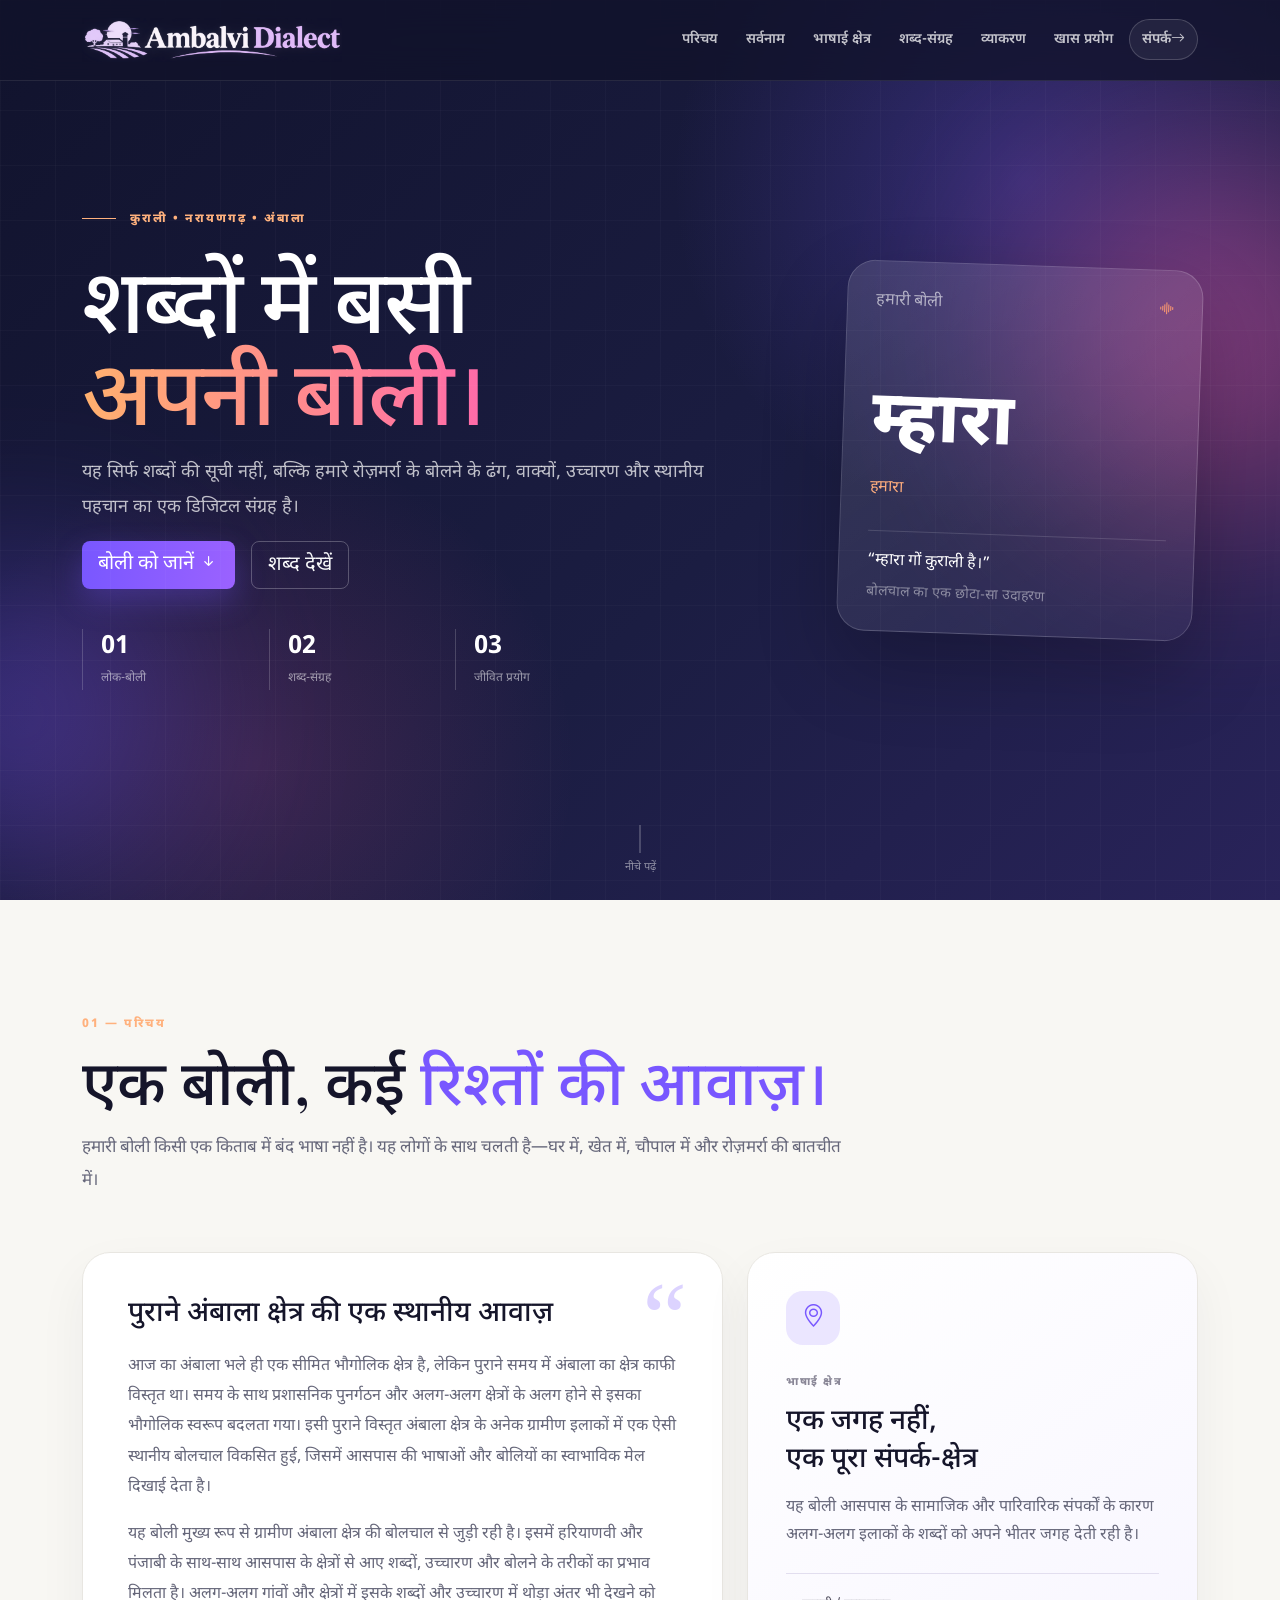
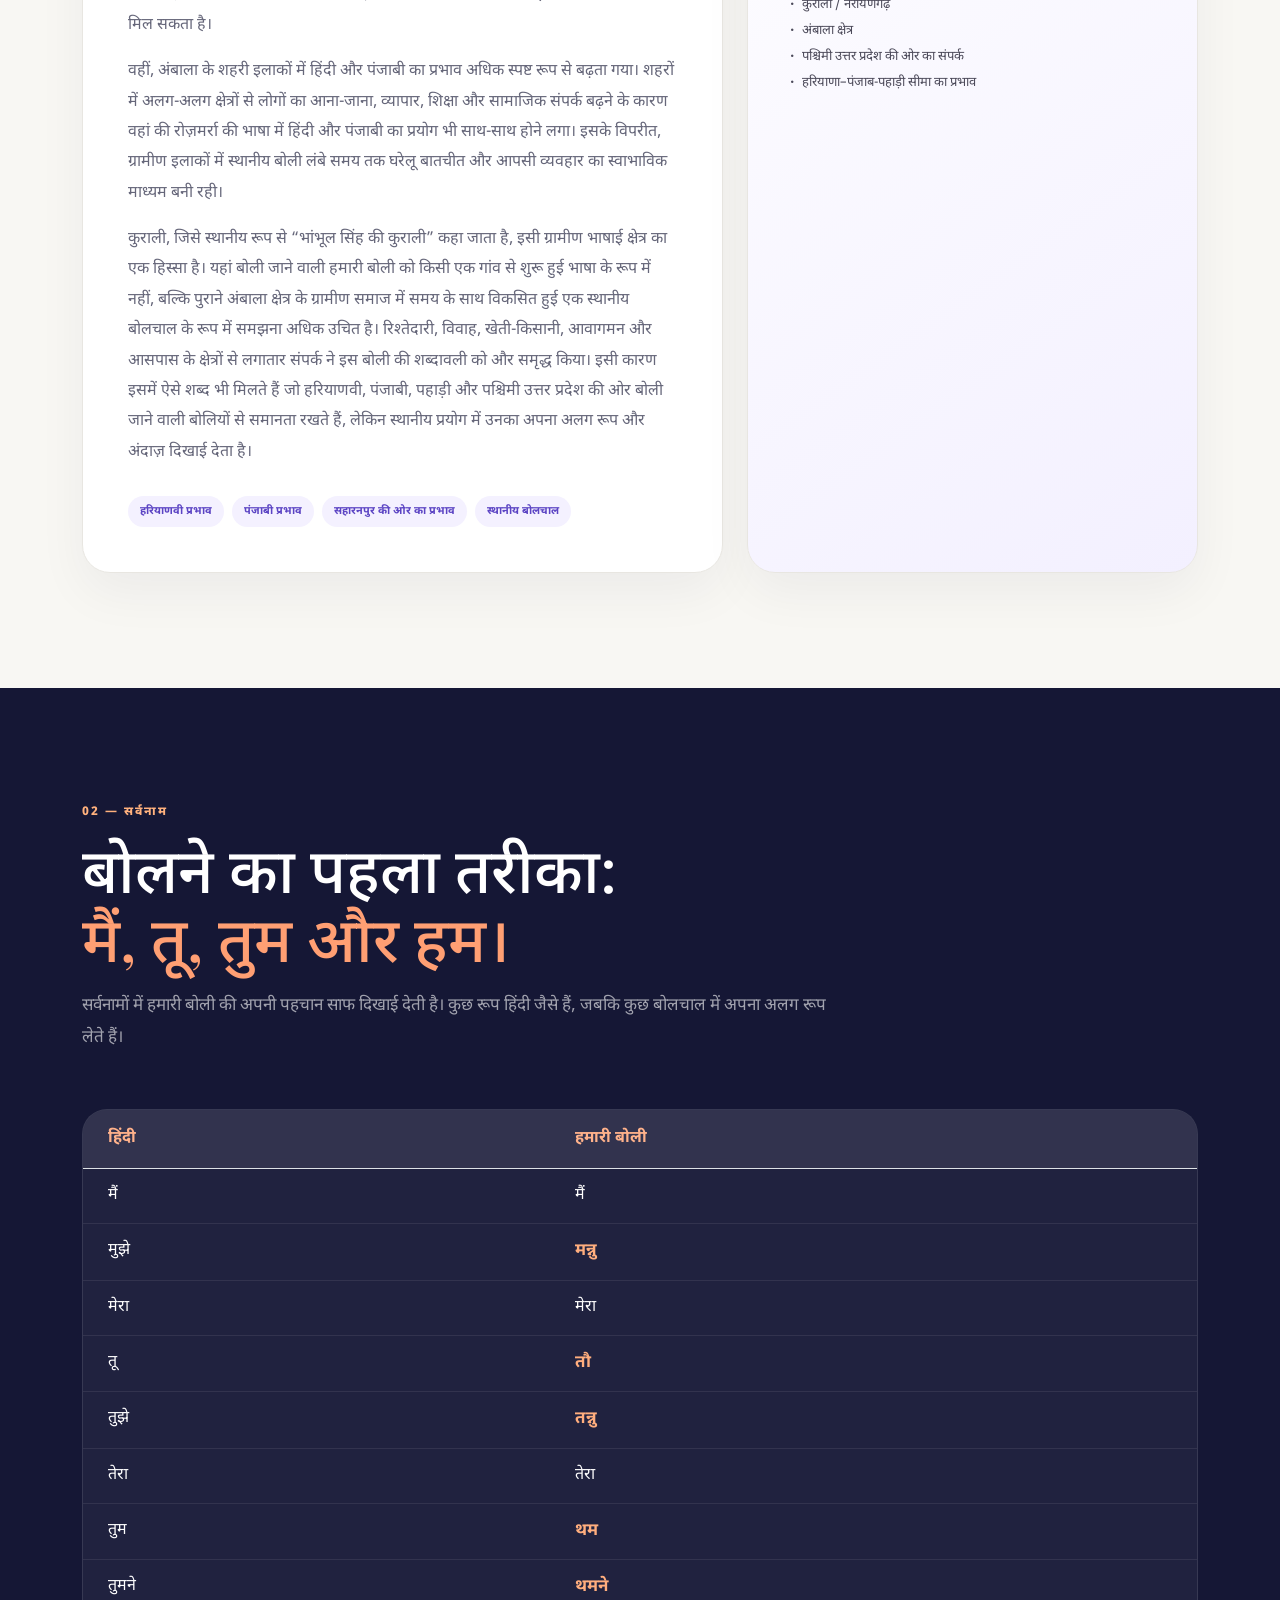
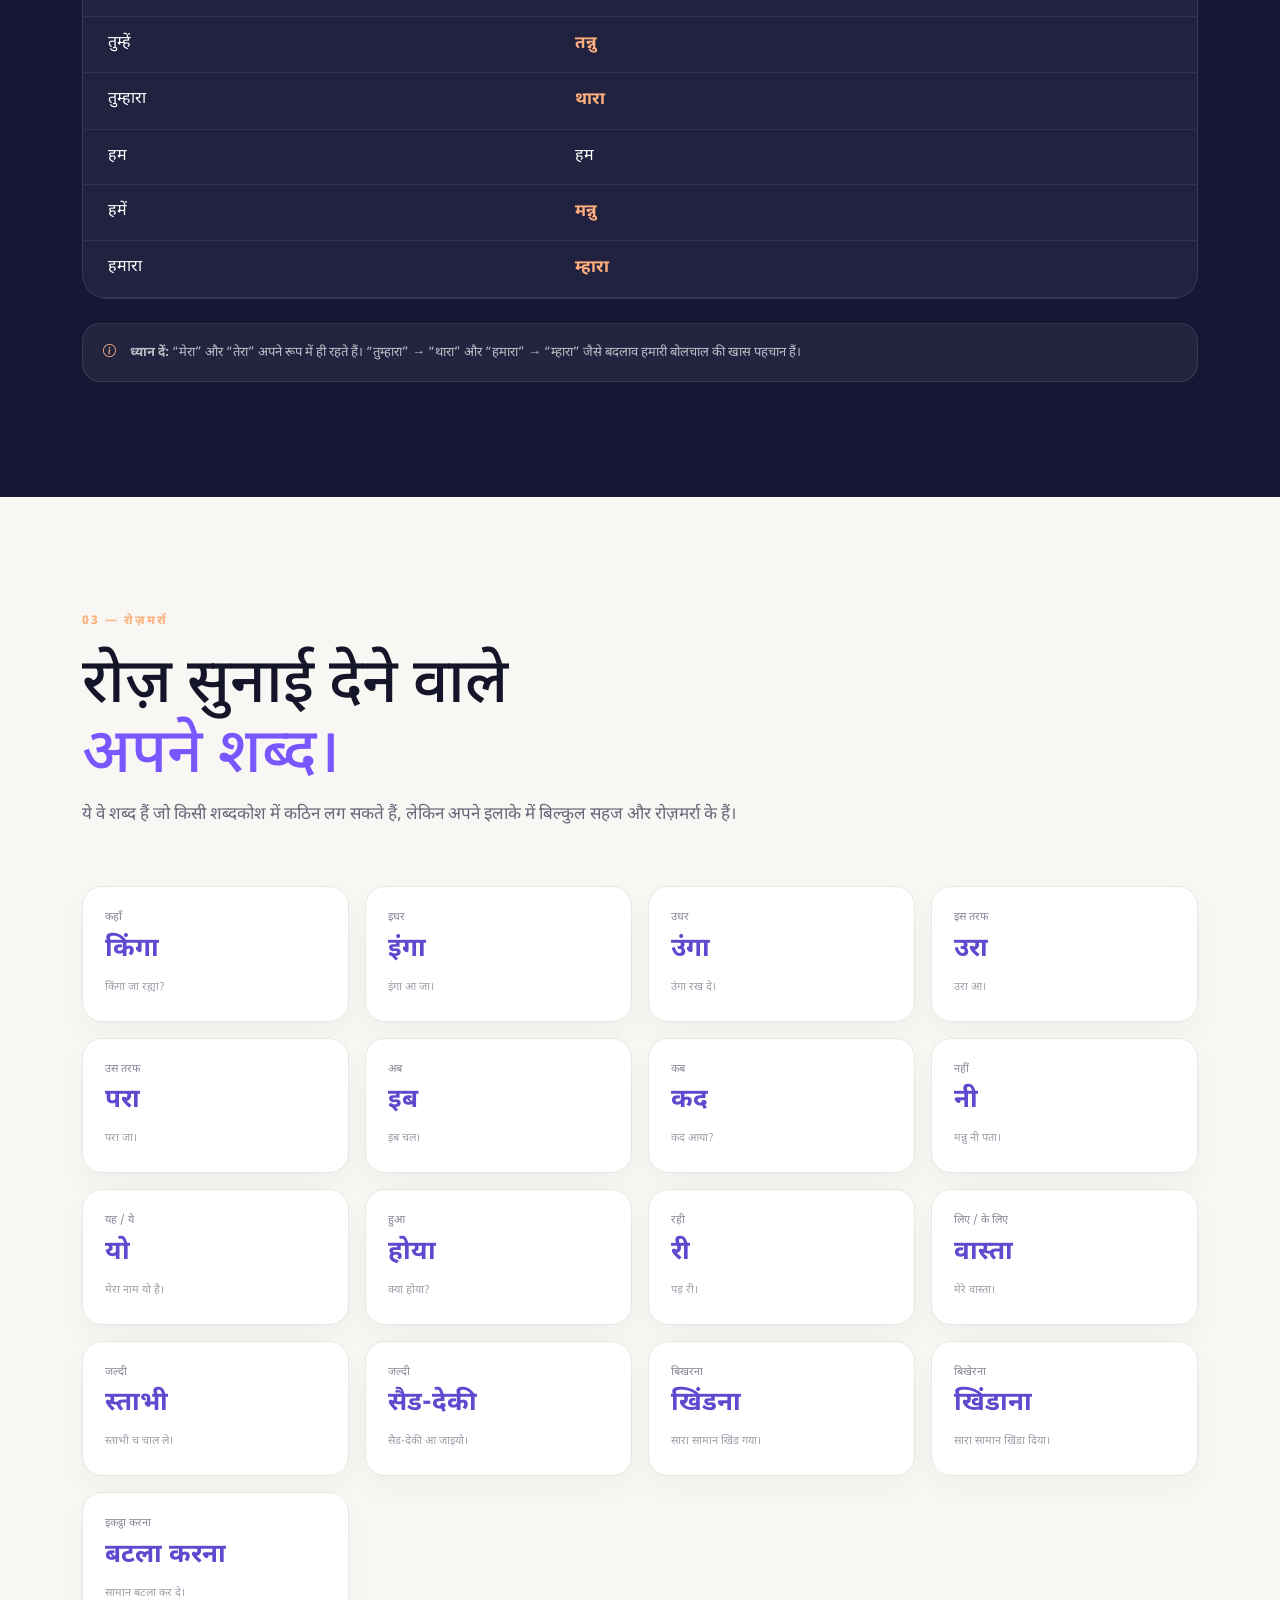
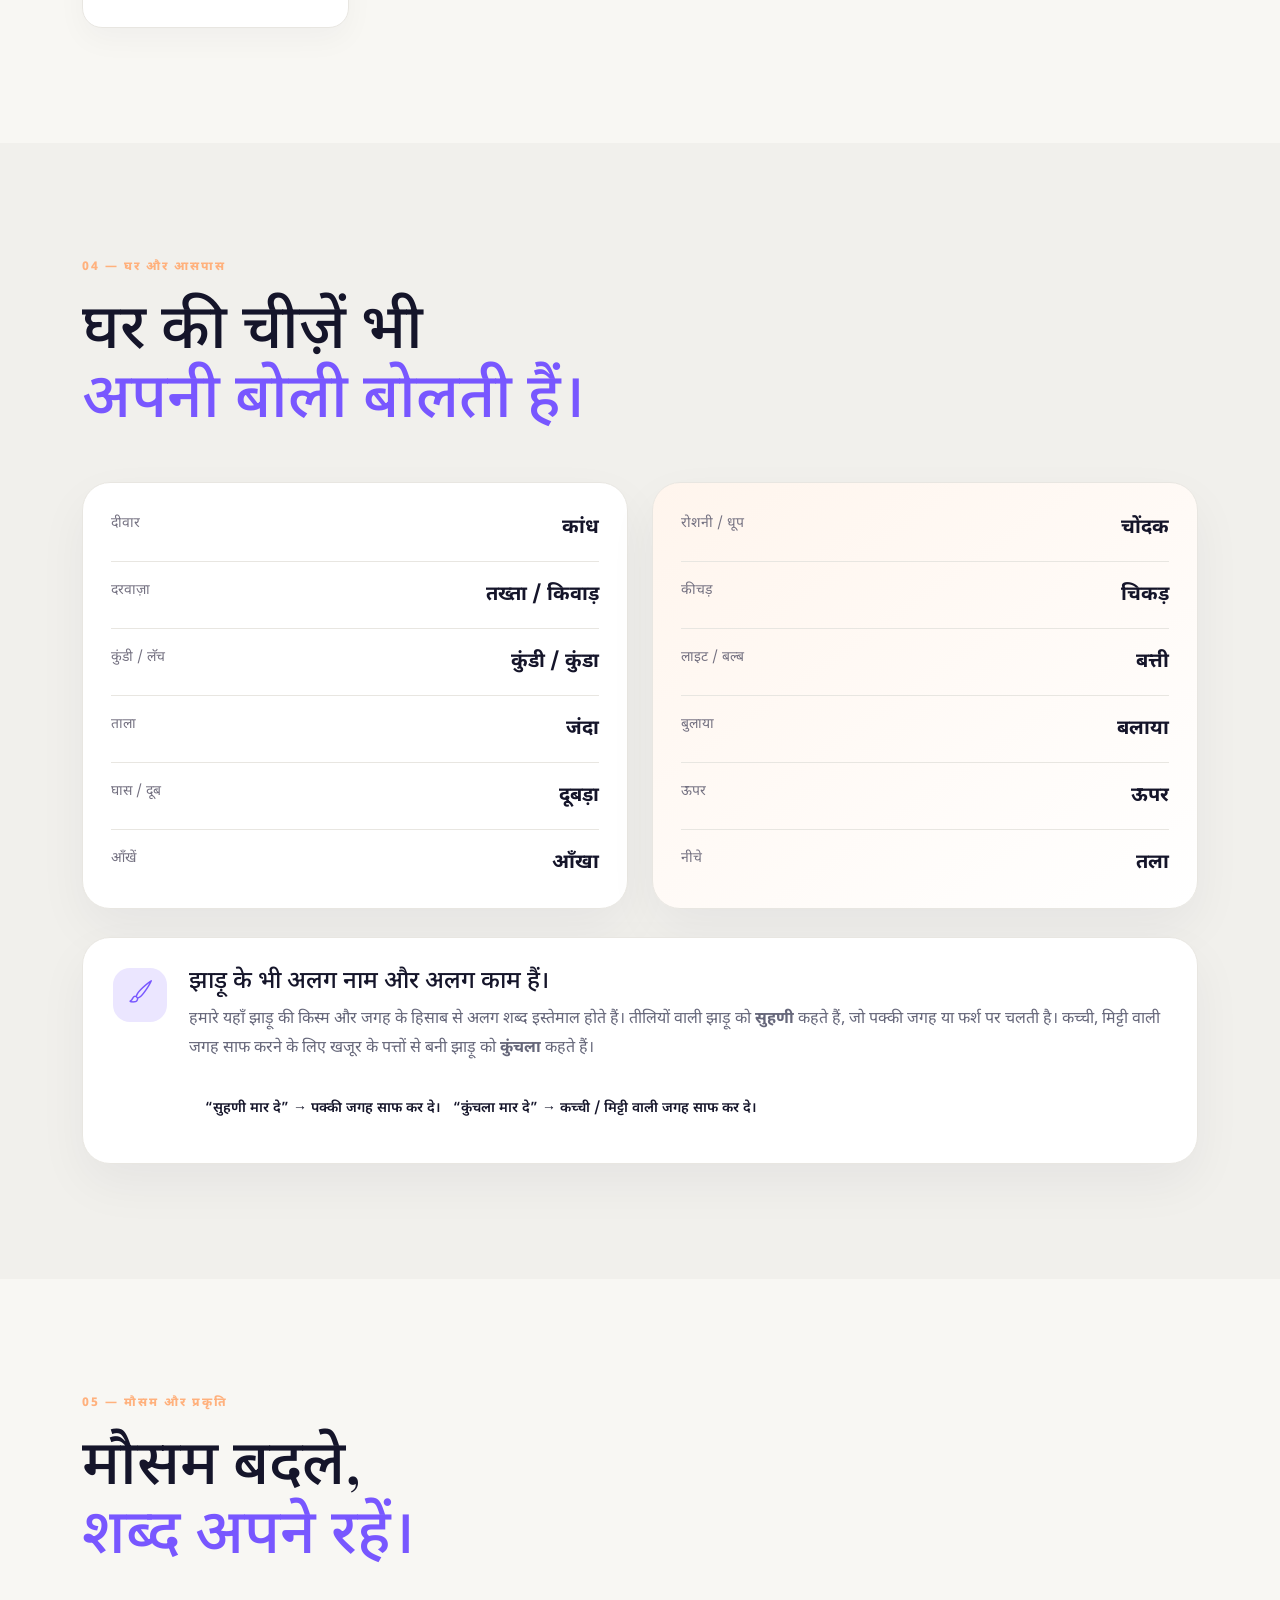
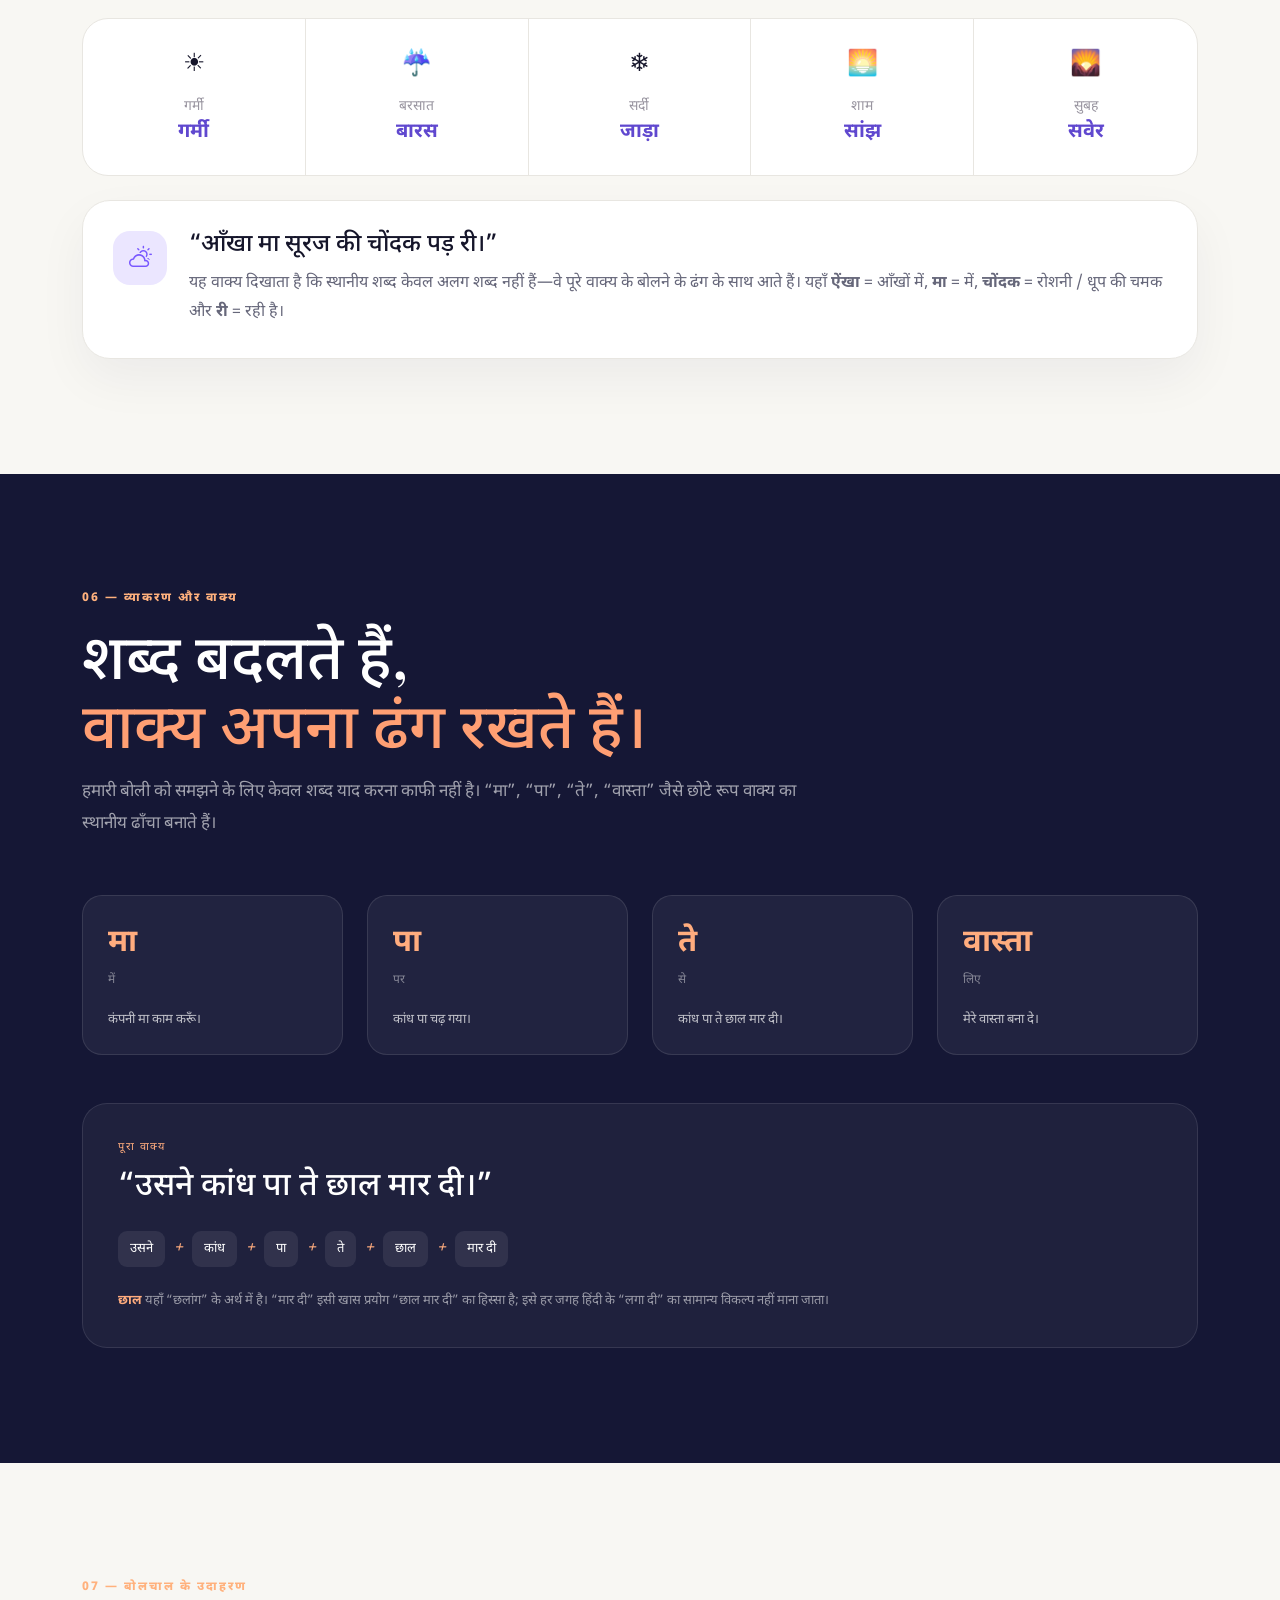
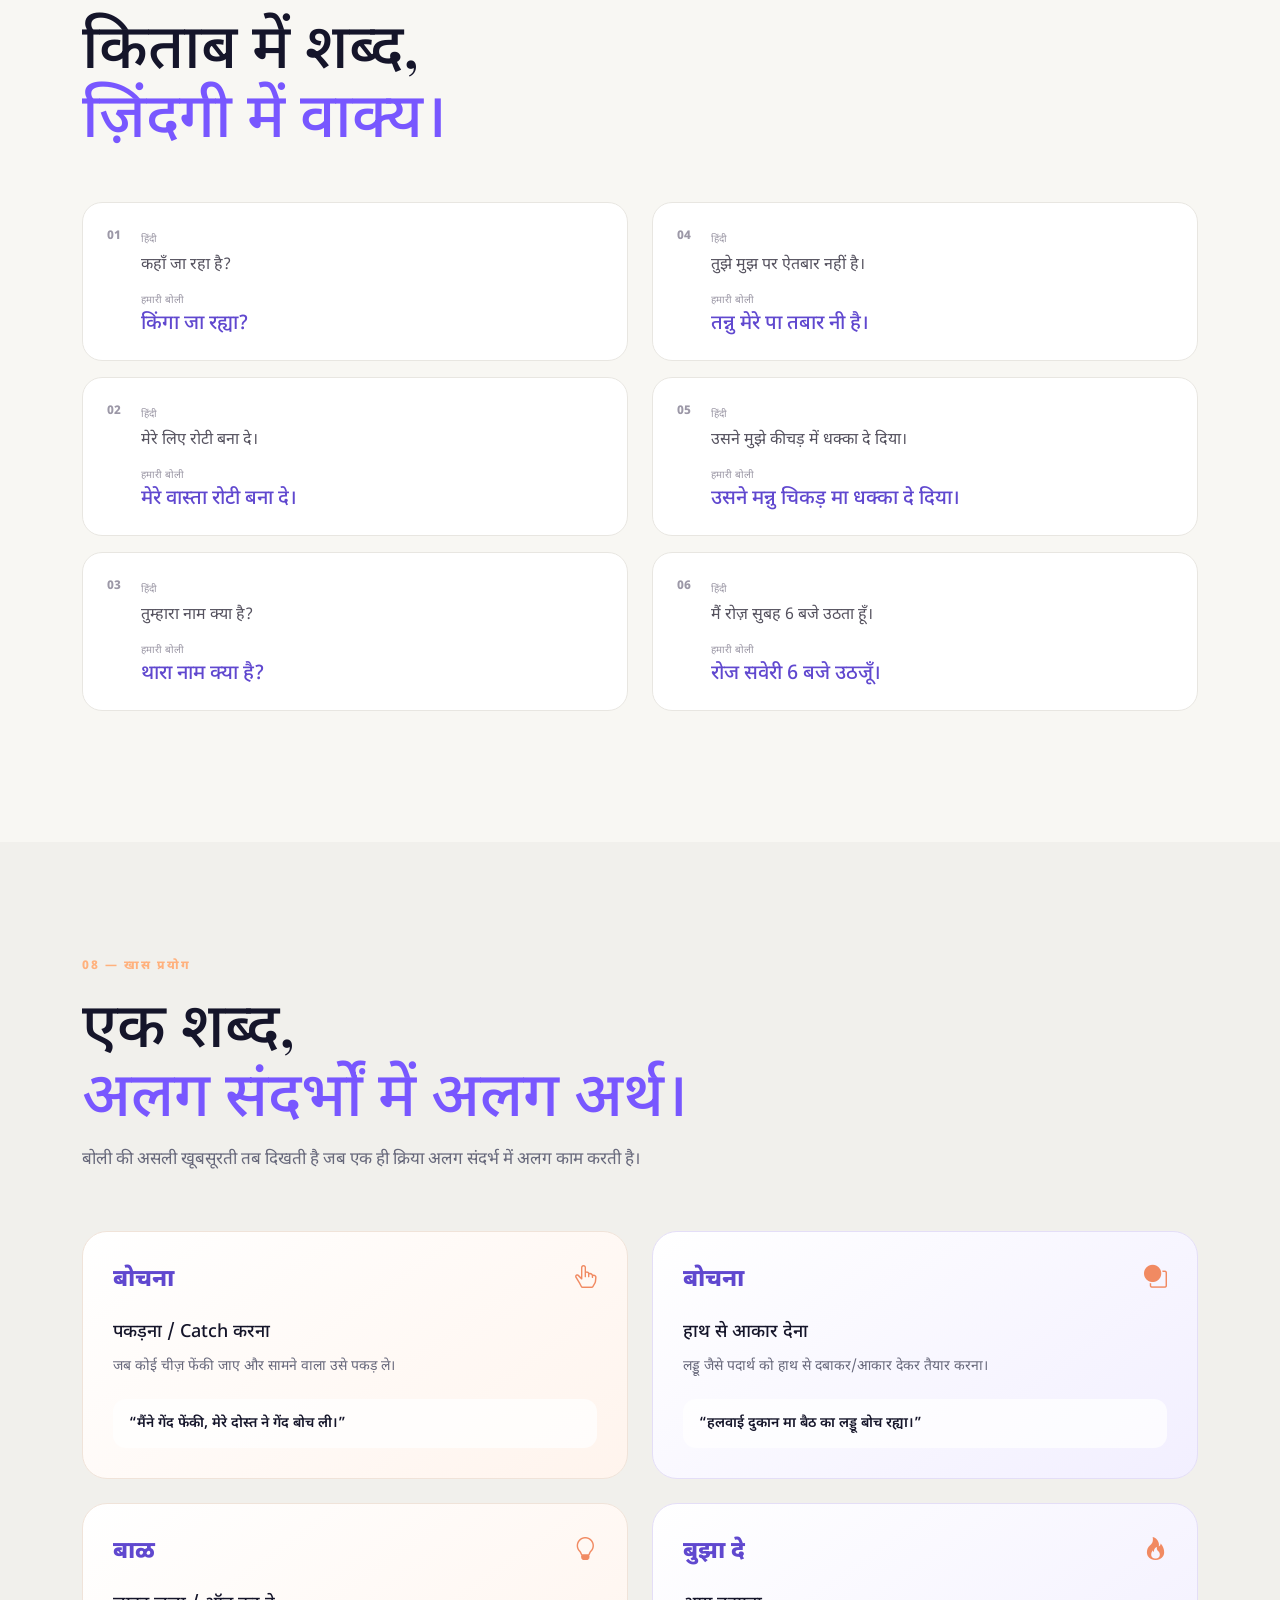
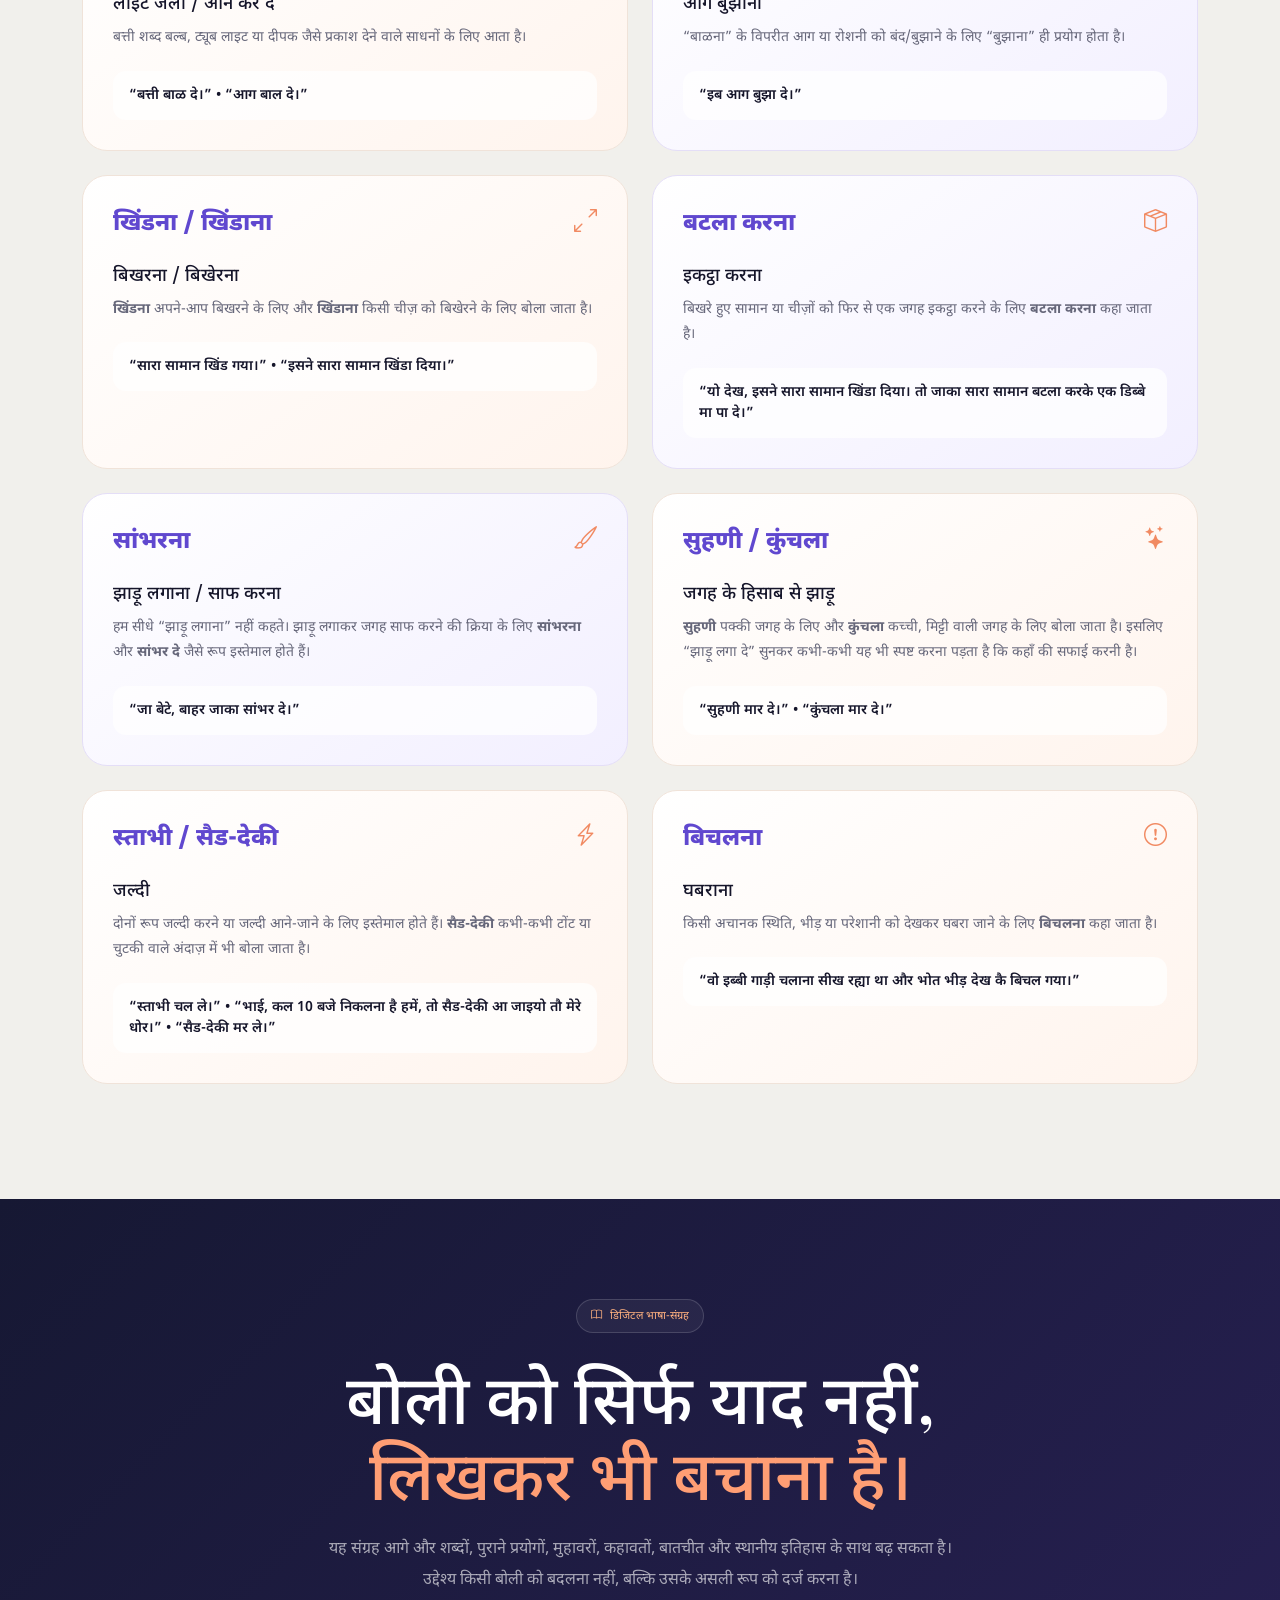
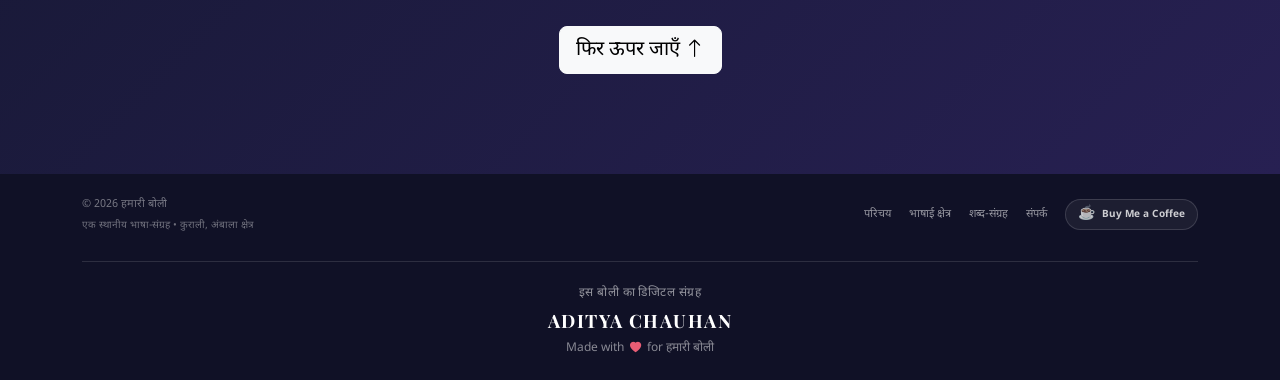
==== index.html @ f2018949 "Add files via upload" ====
<!doctype html>
<html lang="hi">
  <head>
    <meta charset="utf-8">
    <meta name="viewport" content="width=device-width,initial-scale=1">
    <!-- =========================
     SEO — MAIN PAGE
    ========================= -->

    <title>हमारी बोली — North Haryana की स्थानीय बोलचाल | कुराली, अंबाला</title>

    <meta
    name="description"
    content="हमारी बोली North Haryana और अंबाला क्षेत्र की स्थानीय बोलचाल का डिजिटल भाषा-संग्रह है। कुराली और आसपास के ग्रामीण क्षेत्र के स्थानीय शब्द, उच्चारण, वाक्य, व्याकरण और खास प्रयोग जानें।"
    >

    <meta
    name="keywords"
    content="
        हमारी बोली,
        North Haryana dialect,
        North Haryana language,
        North Haryana boli,
        Haryana dialect,
        Haryana local dialect,
        Haryana language,
        Ambala dialect,
        Ambala boli,
        Kurali boli,
        Kurali dialect,
        Naraingarh dialect,
        Naraingarh boli,
        Panchkula dialect,
        Panchkula boli,
        Yamunanagar dialect,
        Yamunanagar boli,
        Kurukshetra dialect,
        Kurukshetra boli,
        Karnal dialect,
        Karnal boli,
        Saharanpur dialect,
        Saharanpur boli,
        Roopnagar dialect,
        Ropar dialect,
        Ropar boli,
        Rupnagar boli,
        Mohali dialect,
        Mohali boli,
        Dera Bassi dialect,
        Derabassi boli,
        Punjab Haryana dialect,
        Haryana Punjab border dialect,
        North Haryana Punjab dialect,
        local dialect Haryana,
        local language Haryana,
        हरियाणा की बोली,
        उत्तर हरियाणा की बोली,
        अंबाला की बोली,
        कुराली की बोली,
        नारायणगढ़ की बोली,
        पंचकूला की बोली,
        यमुनानगर की बोली,
        कुरुक्षेत्र की बोली,
        करनाल की बोली,
        सहारनपुर की बोली,
        रोपड़ की बोली,
        रूपनगर की बोली,
        मोहाली की बोली,
        डेराबस्सी की बोली,
        स्थानीय बोली,
        स्थानीय भाषा,
        हरियाणा के स्थानीय शब्द,
        उत्तर हरियाणा के शब्द,
        हरियाणवी शब्द,
        पंजाबी प्रभाव,
        हरियाणा पंजाबी बोली
    "
    >

    <meta name="author" content="Aditya Chauhan">

    <meta
    name="robots"
    content="index, follow, max-image-preview:large, max-snippet:-1, max-video-preview:-1"
    >

    <meta
    name="language"
    content="Hindi"
    >

    <meta
    name="geo.region"
    content="IN-HR"
    >

    <meta
    name="geo.placename"
    content="Kurali, Ambala, Kurukshetra, Yamunanagar, Ropar, Mohali, Panchkula, Punjab, Haryana, India"
    >

    <link
    rel="canonical"
    href="https://YOURDOMAIN.in/"
    >


    <!-- Open Graph -->

    <meta
    property="og:type"
    content="website"
    >

    <meta
    property="og:title"
    content="हमारी बोली — North Haryana की स्थानीय बोलचाल"
    >

    <meta
    property="og:description"
    content="कुराली, अंबाला और North Haryana क्षेत्र की स्थानीय बोलचाल के शब्दों, उच्चारण, वाक्यों, व्याकरण और खास प्रयोगों का डिजिटल संग्रह।"
    >

    <meta
    property="og:url"
    content="https://YOURDOMAIN.in/"
    >

    <meta
    property="og:site_name"
    content="हमारी बोली"
    >

    <meta
    property="og:locale"
    content="hi_IN"
    >

    <meta
    property="og:image"
    content="https://YOURDOMAIN.in/images/og-image.jpg"
    >

    <meta
    property="og:image:alt"
    content="हमारी बोली — North Haryana की स्थानीय बोलचाल"
    >


    <!-- Twitter / X -->

    <meta
    name="twitter:card"
    content="summary_large_image"
    >

    <meta
    name="twitter:title"
    content="हमारी बोली — North Haryana की स्थानीय बोलचाल"
    >

    <meta
    name="twitter:description"
    content="North Haryana, अंबाला और कुराली क्षेत्र की स्थानीय बोली का डिजिटल भाषा-संग्रह।"
    >

    <meta
    name="twitter:image"
    content="https://YOURDOMAIN.in/images/og-image.jpg"
    >


    <link rel="preconnect" href="https://fonts.googleapis.com">
    <link rel="preconnect" href="https://fonts.gstatic.com" crossorigin>
    <link href="https://fonts.googleapis.com/css2?family=Noto+Sans+Devanagari:wght@400;500;600;700;800&family=Playfair+Display:wght@600;700;800&display=swap" rel="stylesheet">
    <link href="https://cdn.jsdelivr.net/npm/bootstrap@5.3.3/dist/css/bootstrap.min.css" rel="stylesheet">
    <link href="https://cdn.jsdelivr.net/npm/bootstrap-icons@1.11.3/font/bootstrap-icons.css" rel="stylesheet">
    <link rel="stylesheet" href="./style.css">
  </head>
  <body>
    <nav class="navbar navbar-expand-lg navbar-dark fixed-top site-nav">
      <div class="container">
        <a class="navbar-brand" href="#home">
            <img src="./images/Ambalvi-Dialect-Rural-Emblem-Logo.webp" alt="">
        </a>
        
        <button class="navbar-toggler border-0 shadow-none" type="button" data-bs-toggle="collapse" data-bs-target="#mainNav"><span class="navbar-toggler-icon"></span>
        </button>
        <div class="collapse navbar-collapse" id="mainNav">

          <ul class="navbar-nav ms-auto align-items-lg-center gap-lg-1">

            <li><a class="nav-link" href="index.html#about">परिचय</a></li>

            <li><a class="nav-link" href="index.html#pronouns">सर्वनाम</a></li>

            <li><a class="nav-link active" href="bhashai-kshetra.html">भाषाई क्षेत्र</a></li>

            <li><a class="nav-link" href="index.html#daily">शब्द-संग्रह</a></li>

            <li><a class="nav-link" href="index.html#grammar">व्याकरण</a></li>

            <li><a class="nav-link" href="index.html#special">खास प्रयोग</a></li>

            <li><a class="nav-link nav-cta" href="contact.html">संपर्क<i class="bi bi-arrow-right"></i></a></li>

          </ul>

        </div>
      </div>
    </nav>
    <header id="home" class="hero">
      <div class="hero-glow glow-one"></div>
      <div class="hero-glow glow-two"></div>
      <div class="container position-relative">
        <div class="row align-items-center min-vh-100 py-5">
          <div class="col-lg-8">
            <div class="eyebrow"><span></span> कुराली • नरायणगढ़ • अंबाला</div>
            <h1>शब्दों में बसी<br><em>अपनी बोली।</em></h1>
            <p class="hero-lead">यह सिर्फ शब्दों की सूची नहीं, बल्कि हमारे रोज़मर्रा के बोलने के ढंग, वाक्यों, उच्चारण और स्थानीय पहचान का एक डिजिटल संग्रह है।</p>
            <div class="hero-actions d-flex flex-wrap gap-3"><a href="#about" class="btn btn-primary btn-lg">बोली को जानें <i class="bi bi-arrow-down-short"></i></a><a href="#daily" class="btn btn-outline-light btn-lg">शब्द देखें</a></div>
            <div class="hero-stats row g-3 mt-4">
              <div class="col-4">
                <div class="stat"><strong>01</strong><span>लोक-बोली</span></div>
              </div>
              <div class="col-4">
                <div class="stat"><strong>02</strong><span>शब्द-संग्रह</span></div>
              </div>
              <div class="col-4">
                <div class="stat"><strong>03</strong><span>जीवित प्रयोग</span></div>
              </div>
            </div>
          </div>
          <div class="col-lg-4 d-none d-lg-block">
            <div class="hero-card">
              <div class="hero-card-top"><span>हमारी बोली</span><i class="bi bi-soundwave"></i></div>
              <div class="dialect-word">म्हारा</div>
              <p>हमारा</p>
              <div class="mini-line"></div>
              <div class="hero-card-example">“म्हारा गों कुराली है।”</div><small>बोलचाल का एक छोटा-सा उदाहरण</small>
            </div>
          </div>
        </div>
      </div><a class="scroll-hint" href="#about"><span></span> नीचे पढ़ें</a>
    </header>
    <main>
      <section id="about" class="section section-light">
        <div class="container">
          <div class="section-heading">
            <div class="section-kicker">01 — परिचय</div>
            <h2>एक बोली, कई <span>रिश्तों की आवाज़।</span></h2>
            <p>हमारी बोली किसी एक किताब में बंद भाषा नहीं है। यह लोगों के साथ चलती है—घर में, खेत में, चौपाल में और रोज़मर्रा की बातचीत में।</p>
          </div>
          <div class="row g-4">
            <div class="col-lg-7">
              <div class="story-card large">
                <div class="quote-mark">“</div>
                <h3>पुराने अंबाला क्षेत्र की एक स्थानीय आवाज़</h3>
                <p>

                    आज का अंबाला भले ही एक सीमित भौगोलिक क्षेत्र है, लेकिन पुराने समय में अंबाला का क्षेत्र काफी विस्तृत था। समय के साथ प्रशासनिक पुनर्गठन और अलग-अलग क्षेत्रों के अलग होने से इसका भौगोलिक स्वरूप बदलता गया। इसी पुराने विस्तृत अंबाला क्षेत्र के अनेक ग्रामीण इलाकों में एक ऐसी स्थानीय बोलचाल विकसित हुई, जिसमें आसपास की भाषाओं और बोलियों का स्वाभाविक मेल दिखाई देता है।
                </p>
                <p>
                    यह बोली मुख्य रूप से ग्रामीण अंबाला क्षेत्र की बोलचाल से जुड़ी रही है। इसमें हरियाणवी और पंजाबी के साथ-साथ आसपास के क्षेत्रों से आए शब्दों, उच्चारण और बोलने के तरीकों का प्रभाव मिलता है। अलग-अलग गांवों और क्षेत्रों में इसके शब्दों और उच्चारण में थोड़ा अंतर भी देखने को मिल सकता है।
                </p>
                <p>
                    वहीं, अंबाला के शहरी इलाकों में हिंदी और पंजाबी का प्रभाव अधिक स्पष्ट रूप से बढ़ता गया। शहरों में अलग-अलग क्षेत्रों से लोगों का आना-जाना, व्यापार, शिक्षा और सामाजिक संपर्क बढ़ने के कारण वहां की रोज़मर्रा की भाषा में हिंदी और पंजाबी का प्रयोग भी साथ-साथ होने लगा। इसके विपरीत, ग्रामीण इलाकों में स्थानीय बोली लंबे समय तक घरेलू बातचीत और आपसी व्यवहार का स्वाभाविक माध्यम बनी रही।
                </p>
                <p>
                    कुराली, जिसे स्थानीय रूप से “भांभूल सिंह की कुराली” कहा जाता है, इसी ग्रामीण भाषाई क्षेत्र का एक हिस्सा है। यहां बोली जाने वाली हमारी बोली को किसी एक गांव से शुरू हुई भाषा के रूप में नहीं, बल्कि पुराने अंबाला क्षेत्र के ग्रामीण समाज में समय के साथ विकसित हुई एक स्थानीय बोलचाल के रूप में समझना अधिक उचित है।

                    रिश्तेदारी, विवाह, खेती-किसानी, आवागमन और आसपास के क्षेत्रों से लगातार संपर्क ने इस बोली की शब्दावली को और समृद्ध किया। इसी कारण इसमें ऐसे शब्द भी मिलते हैं जो हरियाणवी, पंजाबी, पहाड़ी और पश्चिमी उत्तर प्रदेश की ओर बोली जाने वाली बोलियों से समानता रखते हैं, लेकिन स्थानीय प्रयोग में उनका अपना अलग रूप और अंदाज़ दिखाई देता है।
                </p>
                <div class="origin-tags"><span>हरियाणवी प्रभाव</span><span>पंजाबी प्रभाव</span><span>सहारनपुर की ओर का प्रभाव</span><span>स्थानीय बोलचाल</span></div>
              </div>
            </div>
            <div class="col-lg-5">
              <div class="region-card">
                <div class="region-icon"><i class="bi bi-geo-alt"></i></div><span class="small-label">भाषाई क्षेत्र</span>
                <h3>एक जगह नहीं,<br>एक पूरा संपर्क-क्षेत्र</h3>
                <p>यह बोली आसपास के सामाजिक और पारिवारिक संपर्कों के कारण अलग-अलग इलाकों के शब्दों को अपने भीतर जगह देती रही है।</p>
                <div class="region-points">
                  <div><i class="bi bi-dot"></i> कुराली / नरायणगढ़</div>
                  <div><i class="bi bi-dot"></i> अंबाला क्षेत्र</div>
                  <div><i class="bi bi-dot"></i> पश्चिमी उत्तर प्रदेश की ओर का संपर्क</div>
                  <div><i class="bi bi-dot"></i> हरियाणा–पंजाब-पहाड़ी सीमा का प्रभाव</div>
                </div>
              </div>
            </div>
          </div>
        </div>
      </section>
      <section id="pronouns" class="section section-dark">
        <div class="container">
          <div class="section-heading light">
            <div class="section-kicker">02 — सर्वनाम</div>
            <h2>बोलने का पहला तरीका:<br><span>मैं, तू, तुम और हम।</span></h2>
            <p>सर्वनामों में हमारी बोली की अपनी पहचान साफ दिखाई देती है। कुछ रूप हिंदी जैसे हैं, जबकि कुछ बोलचाल में अपना अलग रूप लेते हैं।</p>
          </div>
          <div class="table-wrap">
            <div class="table-responsive">
              <table class="table dialect-table mb-0">
                <thead>
                  <tr>
                    <th>हिंदी</th>
                    <th>हमारी बोली</th>
                  </tr>
                </thead>
                <tbody>
                  <tr>
                    <td>मैं</td>
                    <td>मैं</td>
                  </tr>
                  <tr>
                    <td>मुझे</td>
                    <td><b>मन्नु</b></td>
                  </tr>
                  <tr>
                    <td>मेरा</td>
                    <td>मेरा</td>
                  </tr>
                  <tr>
                    <td>तू</td>
                    <td><b>तौ</b></td>
                  </tr>
                  <tr>
                    <td>तुझे</td>
                    <td><b>तन्नु</b></td>
                  </tr>
                  <tr>
                    <td>तेरा</td>
                    <td>तेरा</td>
                  </tr>
                  <tr>
                    <td>तुम</td>
                    <td><b>थम</b></td>
                  </tr>
                  <tr>
                    <td>तुमने</td>
                    <td><b>थमने</b></td>
                  </tr>
                  <tr>
                    <td>तुम्हें</td>
                    <td><b>तन्नु</b></td>
                  </tr>
                  <tr>
                    <td>तुम्हारा</td>
                    <td><b>थारा</b></td>
                  </tr>
                  <tr>
                    <td>हम</td>
                    <td>हम</td>
                  </tr>
                  <tr>
                    <td>हमें</td>
                    <td><b>मन्नु</b></td>
                  </tr>
                  <tr>
                    <td>हमारा</td>
                    <td><b>म्हारा</b></td>
                  </tr>
                </tbody>
              </table>
            </div>
          </div>
          <div class="note-box mt-4"><i class="bi bi-info-circle"></i>
            <div><strong>ध्यान दें:</strong> “मेरा” और “तेरा” अपने रूप में ही रहते हैं। “तुम्हारा” → “थारा” और “हमारा” → “म्हारा” जैसे बदलाव हमारी बोलचाल की खास पहचान हैं।</div>
          </div>
        </div>
      </section>
      <section id="daily" class="section section-light">
        <div class="container">
          <div class="section-heading">
            <div class="section-kicker">03 — रोज़मर्रा</div>
            <h2>रोज़ सुनाई देने वाले<br><span>अपने शब्द।</span></h2>
            <p>ये वे शब्द हैं जो किसी शब्दकोश में कठिन लग सकते हैं, लेकिन अपने इलाके में बिल्कुल सहज और रोज़मर्रा के हैं।</p>
          </div>
          <div class="row g-3 word-grid">
            <div class="col-6 col-md-4 col-lg-3">
              <div class="word-card"><small>कहाँ</small><strong>किंगा</strong><span>किंगा जा रह्या?</span></div>
            </div>
            <div class="col-6 col-md-4 col-lg-3">
              <div class="word-card"><small>इधर</small><strong>इंगा</strong><span>इंगा आ जा।</span></div>
            </div>
            <div class="col-6 col-md-4 col-lg-3">
              <div class="word-card"><small>उधर</small><strong>उंगा</strong><span>उंगा रख दे।</span></div>
            </div>
            <div class="col-6 col-md-4 col-lg-3">
              <div class="word-card"><small>इस तरफ</small><strong>उरा</strong><span>उरा आ।</span></div>
            </div>
            <div class="col-6 col-md-4 col-lg-3">
              <div class="word-card"><small>उस तरफ</small><strong>परा</strong><span>परा जा।</span></div>
            </div>
            <div class="col-6 col-md-4 col-lg-3">
              <div class="word-card"><small>अब</small><strong>इब</strong><span>इब चल।</span></div>
            </div>
            <div class="col-6 col-md-4 col-lg-3">
              <div class="word-card"><small>कब</small><strong>कद</strong><span>कद आया?</span></div>
            </div>
            <div class="col-6 col-md-4 col-lg-3">
              <div class="word-card"><small>नहीं</small><strong>नी</strong><span>मन्नु नी पता।</span></div>
            </div>
            <div class="col-6 col-md-4 col-lg-3">
              <div class="word-card"><small>यह / ये</small><strong>यो</strong><span>मेरा नाम यो है।</span></div>
            </div>
            <div class="col-6 col-md-4 col-lg-3">
              <div class="word-card"><small>हुआ</small><strong>होया</strong><span>क्या होया?</span></div>
            </div>
            <div class="col-6 col-md-4 col-lg-3">
              <div class="word-card"><small>रही</small><strong>री</strong><span>पड़ री।</span></div>
            </div>
            <div class="col-6 col-md-4 col-lg-3">
              <div class="word-card"><small>लिए / के लिए</small><strong>वास्ता</strong><span>मेरे वास्ता।</span></div>
            </div>
            <div class="col-6 col-md-4 col-lg-3">
              <div class="word-card"><small>जल्दी</small><strong>स्ताभी</strong><span>स्ताभी च चाल ले।</span></div>
            </div>
            <div class="col-6 col-md-4 col-lg-3">
              <div class="word-card"><small>जल्दी</small><strong>सैड-देकी</strong><span>सैड-देकी आ जाइयो।</span></div>
            </div>
            <div class="col-6 col-md-4 col-lg-3">
              <div class="word-card"><small>बिखरना</small><strong>खिंडना</strong><span>सारा सामान खिंड गया।</span></div>
            </div>
            <div class="col-6 col-md-4 col-lg-3">
              <div class="word-card"><small>बिखेरना</small><strong>खिंडाना</strong><span>सारा सामान खिंडा दिया।</span></div>
            </div>
            <div class="col-6 col-md-4 col-lg-3">
              <div class="word-card"><small>इकट्ठा करना</small><strong>बटला करना</strong><span>सामान बटला कर दे।</span></div>
            </div>
          </div>
        </div>
      </section>
      <section id="house" class="section section-soft">
        <div class="container">
          <div class="section-heading">
            <div class="section-kicker">04 — घर और आसपास</div>
            <h2>घर की चीज़ें भी<br><span>अपनी बोली बोलती हैं।</span></h2>
          </div>
          <div class="row g-4">
            <div class="col-lg-6">
              <div class="vocab-panel">
                <div class="vocab-row"><span>दीवार</span><b>कांध</b></div>
                <div class="vocab-row"><span>दरवाज़ा</span><b>तख्ता / किवाड़</b></div>
                <div class="vocab-row"><span>कुंडी / लॅच</span><b>कुंडी / कुंडा</b></div>
                <div class="vocab-row"><span>ताला</span><b>जंदा</b></div>
                <div class="vocab-row"><span>घास / दूब</span><b>दूबड़ा</b></div>
                <div class="vocab-row"><span>आँखें</span><b>आँखा</b></div>
              </div>
            </div>
            <div class="col-lg-6">
              <div class="vocab-panel accent-panel">
                <div class="vocab-row"><span>रोशनी / धूप</span><b>चोंदक</b></div>
                <div class="vocab-row"><span>कीचड़</span><b>चिकड़</b></div>
                <div class="vocab-row"><span>लाइट / बल्ब</span><b>बत्ती</b></div>
                <div class="vocab-row"><span>बुलाया</span><b>बलाया</b></div>
                <div class="vocab-row"><span>ऊपर</span><b>ऊपर</b></div>
                <div class="vocab-row"><span>नीचे</span><b>तला</b></div>
              </div>
            </div>
          </div>
          <div class="row g-4 mt-1">
            <div class="col-12">
              <div class="explain-card">
                <div class="explain-icon"><i class="bi bi-brush"></i></div>
                <div>
                  <h3>झाड़ू के भी अलग नाम और अलग काम हैं।</h3>
                  <p>हमारे यहाँ झाड़ू की किस्म और जगह के हिसाब से अलग शब्द इस्तेमाल होते हैं। तीलियों वाली झाड़ू को <b>सुहणी</b> कहते हैं, जो पक्की जगह या फर्श पर चलती है। कच्ची, मिट्टी वाली जगह साफ करने के लिए खजूर के पत्तों से बनी झाड़ू को <b>कुंचला</b> कहते हैं।</p>
                  <div class="speech">“सुहणी मार दे” → पक्की जगह साफ कर दे। &nbsp; “कुंचला मार दे” → कच्ची / मिट्टी वाली जगह साफ कर दे।</div>
                </div>
              </div>
            </div>
          </div>
        </div>
      </section>
      <section id="nature" class="section section-light">
        <div class="container">
          <div class="section-heading">
            <div class="section-kicker">05 — मौसम और प्रकृति</div>
            <h2>मौसम बदले,<br><span>शब्द अपने रहें।</span></h2>
          </div>
          <div class="nature-strip">
            <div><span class="nature-icon">☀</span><small>गर्मी</small><strong>गर्मी</strong></div>
            <div><span class="nature-icon">☔</span><small>बरसात</small><strong>बारस</strong></div>
            <div><span class="nature-icon">❄</span><small>सर्दी</small><strong>जाड़ा</strong></div>
            <div><span class="nature-icon">🌅</span><small>शाम</small><strong>सांझ</strong></div>
            <div><span class="nature-icon">🌄</span><small>सुबह</small><strong>सवेर</strong></div>
          </div>
          <div class="explain-card mt-4">
            <div class="explain-icon"><i class="bi bi-cloud-sun"></i></div>
            <div>
              <h3>“आँखा मा सूरज की चोंदक पड़ री।”</h3>
              <p>यह वाक्य दिखाता है कि स्थानीय शब्द केवल अलग शब्द नहीं हैं—वे पूरे वाक्य के बोलने के ढंग के साथ आते हैं। यहाँ <b>ऐंखा</b> = आँखों में, <b>मा</b> = में, <b>चोंदक</b> = रोशनी / धूप की चमक और <b>री</b> = रही है।</p>
            </div>
          </div>
        </div>
      </section>
      <section id="grammar" class="section section-dark">
        <div class="container">
          <div class="section-heading light">
            <div class="section-kicker">06 — व्याकरण और वाक्य</div>
            <h2>शब्द बदलते हैं,<br><span>वाक्य अपना ढंग रखते हैं।</span></h2>
            <p>हमारी बोली को समझने के लिए केवल शब्द याद करना काफी नहीं है। “मा”, “पा”, “ते”, “वास्ता” जैसे छोटे रूप वाक्य का स्थानीय ढाँचा बनाते हैं।</p>
          </div>
          <div class="row g-4">
            <div class="col-md-6 col-lg-3">
              <div class="grammar-card"><b>मा</b><span>में</span>
                <p>कंपनी मा काम करूँ।</p>
              </div>
            </div>
            <div class="col-md-6 col-lg-3">
              <div class="grammar-card"><b>पा</b><span>पर</span>
                <p>कांध पा चढ़ गया।</p>
              </div>
            </div>
            <div class="col-md-6 col-lg-3">
              <div class="grammar-card"><b>ते</b><span>से</span>
                <p>कांध पा ते छाल मार दी।</p>
              </div>
            </div>
            <div class="col-md-6 col-lg-3">
              <div class="grammar-card"><b>वास्ता</b><span>लिए</span>
                <p>मेरे वास्ता बना दे।</p>
              </div>
            </div>
          </div>
          <div class="sentence-builder mt-5">
            <div class="sentence-label">पूरा वाक्य</div>
            <h3>“उसने कांध पा ते छाल मार दी।”</h3>
            <div class="sentence-breakdown"><span>उसने</span><i>+</i><span>कांध</span><i>+</i><span>पा</span><i>+</i><span>ते</span><i>+</i><span>छाल</span><i>+</i><span>मार दी</span></div>
            <p><strong>छाल</strong> यहाँ “छलांग” के अर्थ में है। “मार दी” इसी खास प्रयोग “छाल मार दी” का हिस्सा है; इसे हर जगह हिंदी के “लगा दी” का सामान्य विकल्प नहीं माना जाता।</p>
          </div>
        </div>
      </section>
      <section id="examples" class="section section-light">
        <div class="container">
          <div class="section-heading">
            <div class="section-kicker">07 — बोलचाल के उदाहरण</div>
            <h2>किताब में शब्द,<br><span>ज़िंदगी में वाक्य।</span></h2>
          </div>
          <div class="row g-4">
            <div class="col-lg-6">
              <div class="example-card"><span>01</span>
                <div><small>हिंदी</small>
                  <p>कहाँ जा रहा है?</p><small>हमारी बोली</small>
                  <h3>किंगा जा रह्या?</h3>
                </div>
              </div>
              <div class="example-card"><span>02</span>
                <div><small>हिंदी</small>
                  <p>मेरे लिए रोटी बना दे।</p><small>हमारी बोली</small>
                  <h3>मेरे वास्ता रोटी बना दे।</h3>
                </div>
              </div>
              <div class="example-card"><span>03</span>
                <div><small>हिंदी</small>
                  <p>तुम्हारा नाम क्या है?</p><small>हमारी बोली</small>
                  <h3>थारा नाम क्या है?</h3>
                </div>
              </div>
            </div>
            <div class="col-lg-6">
              <div class="example-card"><span>04</span>
                <div><small>हिंदी</small>
                  <p>तुझे मुझ पर ऐतबार नहीं है।</p><small>हमारी बोली</small>
                  <h3>तन्नु मेरे पा तबार नी है।</h3>
                </div>
              </div>
              <div class="example-card"><span>05</span>
                <div><small>हिंदी</small>
                  <p>उसने मुझे कीचड़ में धक्का दे दिया।</p><small>हमारी बोली</small>
                  <h3>उसने मन्नु चिकड़ मा धक्का दे दिया।</h3>
                </div>
              </div>
              <div class="example-card"><span>06</span>
                <div><small>हिंदी</small>
                  <p>मैं रोज़ सुबह 6 बजे उठता हूँ।</p><small>हमारी बोली</small>
                  <h3>रोज सवेरी 6 बजे उठजूँ।</h3>
                </div>
              </div>
            </div>
          </div>
        </div>
      </section>
      <section id="special" class="section section-soft">
        <div class="container">
          <div class="section-heading">
            <div class="section-kicker">08 — खास प्रयोग</div>
            <h2>एक शब्द,<br><span>अलग संदर्भों में अलग अर्थ।</span></h2>
            <p>बोली की असली खूबसूरती तब दिखती है जब एक ही क्रिया अलग संदर्भ में अलग काम करती है।</p>
          </div>
          <div class="row g-4">
            <div class="col-lg-6">
              <div class="meaning-card">
                <div class="meaning-top"><span>बोचना</span><i class="bi bi-hand-index-thumb"></i></div>
                <h3>पकड़ना / Catch करना</h3>
                <p>जब कोई चीज़ फेंकी जाए और सामने वाला उसे पकड़ ले।</p>
                <div class="speech">“मैंने गेंद फेंकी, मेरे दोस्त ने गेंद बोच ली।”</div>
              </div>
            </div>
            <div class="col-lg-6">
              <div class="meaning-card second">
                <div class="meaning-top"><span>बोचना</span><i class="bi bi-circle-square"></i></div>
                <h3>हाथ से आकार देना</h3>
                <p>लड्डू जैसे पदार्थ को हाथ से दबाकर/आकार देकर तैयार करना।</p>
                <div class="speech">“हलवाई दुकान मा बैठ का लड्डू बोच रह्या।”</div>
              </div>
            </div>
            <div class="col-lg-6">
              <div class="meaning-card">
                <div class="meaning-top"><span>बाळ</span><i class="bi bi-lightbulb"></i></div>
                <h3>लाइट जला / ऑन कर दे</h3>
                <p>बत्ती शब्द बल्ब, ट्यूब लाइट या दीपक जैसे प्रकाश देने वाले साधनों के लिए आता है।</p>
                <div class="speech">“बत्ती बाळ दे।” • “आग बाल दे।”</div>
              </div>
            </div>
            <div class="col-lg-6">
              <div class="meaning-card second">
                <div class="meaning-top"><span>बुझा दे</span><i class="bi bi-fire"></i></div>
                <h3>आग बुझाना</h3>
                <p>“बाळना” के विपरीत आग या रोशनी को बंद/बुझाने के लिए “बुझाना” ही प्रयोग होता है।</p>
                <div class="speech">“इब आग बुझा दे।”</div>
              </div>
            </div>
            <div class="col-lg-6">
              <div class="meaning-card">
                <div class="meaning-top"><span>खिंडना / खिंडाना</span><i class="bi bi-arrows-angle-expand"></i></div>
                <h3>बिखरना / बिखेरना</h3>
                <p><b>खिंडना</b> अपने-आप बिखरने के लिए और <b>खिंडाना</b> किसी चीज़ को बिखेरने के लिए बोला जाता है।</p>
                <div class="speech">“सारा सामान खिंड गया।” • “इसने सारा सामान खिंडा दिया।”</div>
              </div>
            </div>
            <div class="col-lg-6">
              <div class="meaning-card second">
                <div class="meaning-top"><span>बटला करना</span><i class="bi bi-box-seam"></i></div>
                <h3>इकट्ठा करना</h3>
                <p>बिखरे हुए सामान या चीज़ों को फिर से एक जगह इकट्ठा करने के लिए <b>बटला करना</b> कहा जाता है।</p>
                <div class="speech">“यो देख, इसने सारा सामान खिंडा दिया। तो जाका सारा सामान बटला करके एक डिब्बे मा पा दे।”</div>
              </div>
            </div>
            <div class="col-lg-6">
              <div class="meaning-card second">
                <div class="meaning-top"><span>सांभरना</span><i class="bi bi-brush"></i></div>
                <h3>झाड़ू लगाना / साफ करना</h3>
                <p>हम सीधे “झाड़ू लगाना” नहीं कहते। झाड़ू लगाकर जगह साफ करने की क्रिया के लिए <b>सांभरना</b> और <b>सांभर दे</b> जैसे रूप इस्तेमाल होते हैं।</p>
                <div class="speech">“जा बेटे, बाहर जाका सांभर दे।”</div>
              </div>
            </div>
            <div class="col-lg-6">
              <div class="meaning-card">
                <div class="meaning-top"><span>सुहणी / कुंचला</span><i class="bi bi-stars"></i></div>
                <h3>जगह के हिसाब से झाड़ू</h3>
                <p><b>सुहणी</b> पक्की जगह के लिए और <b>कुंचला</b> कच्ची, मिट्टी वाली जगह के लिए बोला जाता है। इसलिए “झाड़ू लगा दे” सुनकर कभी-कभी यह भी स्पष्ट करना पड़ता है कि कहाँ की सफाई करनी है।</p>
                <div class="speech">“सुहणी मार दे।” • “कुंचला मार दे।”</div>
              </div>
            </div>
            <div class="col-lg-6">
              <div class="meaning-card">
                <div class="meaning-top"><span>स्ताभी / सैड-देकी</span><i class="bi bi-lightning-charge"></i></div>
                <h3>जल्दी</h3>
                <p>दोनों रूप जल्दी करने या जल्दी आने-जाने के लिए इस्तेमाल होते हैं। <b>सैड-देकी</b> कभी-कभी टोंट या चुटकी वाले अंदाज़ में भी बोला जाता है।</p>
                <div class="speech">“स्ताभी चल ले।” • “भाई, कल 10 बजे निकलना है हमें, तो सैड-देकी आ जाइयो तौ मेरे धोर।” • “सैड-देकी मर ले।”</div>
              </div>
            </div>
            <div class="col-lg-6">
                <div class="meaning-card">
                    <div class="meaning-top">
                    <span>बिचलना</span>
                    <i class="bi bi-exclamation-circle"></i>
                    </div>

                    <h3>घबराना</h3>

                    <p>
                    किसी अचानक स्थिति, भीड़ या परेशानी को देखकर घबरा जाने के लिए
                    <b>बिचलना</b> कहा जाता है।
                    </p>

                    <div class="speech">
                    “वो इब्बी गाड़ी चलाना सीख रह्या था और भोत भीड़ देख कै बिचल गया।”
                    </div>
                </div>
            </div>
          </div>
        </div>
      </section>
      <section id="archive" class="archive-section">
        <div class="container">
          <div class="archive-inner">
            <div class="archive-badge"><i class="bi bi-book"></i> डिजिटल भाषा-संग्रह</div>
            <h2>बोली को सिर्फ याद नहीं,<br><em>लिखकर भी बचाना है।</em></h2>
            <p>यह संग्रह आगे और शब्दों, पुराने प्रयोगों, मुहावरों, कहावतों, बातचीत और स्थानीय इतिहास के साथ बढ़ सकता है। उद्देश्य किसी बोली को बदलना नहीं, बल्कि उसके असली रूप को दर्ज करना है।</p><a href="#home" class="btn btn-light btn-lg">फिर ऊपर जाएँ <i class="bi bi-arrow-up"></i></a>
          </div>
        </div>
      </section>
    </main>
      <!-- =========================
       FOOTER
  ========================== -->

    <footer class="site-footer">

        <div class="container">

            <div class="footer-main">

            <div>
                <span>
                © <span id="year"></span> हमारी बोली
                </span>

                <small>
                एक स्थानीय भाषा-संग्रह • कुराली, अंबाला क्षेत्र
                </small>
            </div>

            <div class="footer-links">

                <a href="index.html">
                परिचय
                </a>

                <a href="bhashai-kshetra.html">
                भाषाई क्षेत्र
                </a>

                <a href="index.html#daily">
                शब्द-संग्रह
                </a>

                <a href="contact.html">
                संपर्क
                </a>

                <!-- Buy Me a Coffee -->
                <a
                href="https://buymeacoffee.com/devxaditya"
                target="_blank"
                rel="noopener noreferrer"
                class="footer-coffee"
                >
                <span>☕</span>
                <span>Buy Me a Coffee</span>
                </a>

            </div>

            </div>


            <div class="site-credit">

            <span>
                इस बोली का डिजिटल संग्रह
            </span>

            <strong>
                ADITYA CHAUHAN
            </strong>

            <small>
                Made with
                <i class="bi bi-heart-fill"></i>
                for हमारी बोली
            </small>

            </div>

        </div>

    </footer>
    <script src="https://cdn.jsdelivr.net/npm/bootstrap@5.3.3/dist/js/bootstrap.bundle.min.js"></script>
    <script src="script.js"></script>
  </body>
</html>
---- style.css ----
:root {
  --ink: #15152a;
  --muted: #66677a;
  --cream: #f8f7f3;
  --white: #fff;
  --navy: #151735;
  --purple: #7857ff;
  --pink: #f05aa5;
  --orange: #ff9a52;
  --line: #e8e6e1;
}
* {
  box-sizing: border-box;
}
html {
  scroll-behavior: smooth;
}
body {
  margin: 0;
  font-family: "Noto Sans Devanagari", sans-serif;
  color: var(--ink);
  background: var(--cream);
  overflow-x: hidden;
}
a {
  text-decoration: none;
}
a.navbar-brand img {
    width: 260px;
}
@media screen and (max-width: 575px){
  a.navbar-brand img {
    width: 160px;
  }
}
.site-nav {
  background: rgba(17, 18, 43, 0.78);
  backdrop-filter: blur(18px);
  border-bottom: 1px solid rgba(255, 255, 255, 0.09);
  padding: 13px 0;
  transition: 0.3s;
}
.site-nav.scrolled {
  background: rgba(14, 15, 35, 0.96);
  box-shadow: 0 10px 30px rgba(0, 0, 0, 0.14);
}
.navbar-brand {
  display: flex;
  align-items: center;
  gap: 10px;
  color: #fff;
  font-size: 20px;
}
.brand-mark {
  display: grid;
  place-items: center;
  width: 38px;
  height: 38px;
  border-radius: 12px;
  background: linear-gradient(135deg, var(--orange), var(--pink));
  font-weight: 800;
}
.nav-link {
  color: rgba(255, 255, 255, 0.75) !important;
  font-size: 14px;
  font-weight: 600;
  padding: 9px 12px !important;
}
.nav-link:hover,
.nav-link.active {
  color: #fff !important;
}
.nav-cta {
  border: 1px solid rgba(255, 255, 255, 0.18);
  border-radius: 50px;
  background: rgba(255, 255, 255, 0.06);
}
.hero {
  position: relative;
  min-height: 100vh;
  color: #fff;
  background: radial-gradient(
      circle at 80% 20%,
      rgba(120, 87, 255, 0.28),
      transparent 28%
    ),
    radial-gradient(
      circle at 20% 85%,
      rgba(240, 90, 165, 0.16),
      transparent 25%
    ),
    linear-gradient(135deg, #11132d, #1b1d42 58%, #29235a);
  overflow: hidden;
}
.hero:after {
  content: "";
  position: absolute;
  inset: 0;
  background-image: linear-gradient(
      rgba(255, 255, 255, 0.025) 1px,
      transparent 1px
    ),
    linear-gradient(90deg, rgba(255, 255, 255, 0.025) 1px, transparent 1px);
  background-size: 55px 55px;
  pointer-events: none;
}
.hero-glow {
  position: absolute;
  border-radius: 50%;
}
.glow-one {
  width: 360px;
  height: 360px;
  background: var(--pink);
  right: -120px;
  top: 18%;
  filter: blur(100px);
  opacity: 0.45;
}
.glow-two {
  width: 280px;
  height: 280px;
  background: var(--purple);
  left: -120px;
  bottom: 5%;
  filter: blur(100px);
  opacity: 0.45;
}
.eyebrow,
.section-kicker {
  font-size: 12px;
  letter-spacing: 2px;
  text-transform: uppercase;
  font-weight: 800;
  color: #ffb17d;
}
.eyebrow span {
  display: inline-block;
  width: 34px;
  height: 1px;
  background: #ffb17d;
  vertical-align: middle;
  margin-right: 9px;
}
.hero h1 {
  font-family: "Playfair Display", "Noto Sans Devanagari", serif;
  font-size: clamp(54px, 7vw, 94px);
  line-height: 1.03;
  margin: 22px 0;
  letter-spacing: -2px;
}
.hero h1 em {
  font-style: normal;
  background: linear-gradient(90deg, #ffb16e, #ff6aa9);
  -webkit-background-clip: text;
  color: transparent;
}
.hero-lead {
  max-width: 670px;
  font-size: 18px;
  line-height: 1.9;
  color: rgba(255, 255, 255, 0.72);
}
.btn-primary {
  border: 0;
  background: linear-gradient(100deg, var(--purple), #9b62ff);
  box-shadow: 0 12px 30px rgba(120, 87, 255, 0.3);
}
.btn-outline-light {
  border-color: rgba(255, 255, 255, 0.25);
}
.hero-stats {
  max-width: 560px;
}
.stat {
  border-left: 1px solid rgba(255, 255, 255, 0.18);
  padding-left: 18px;
}
.stat strong {
  display: block;
  font-size: 25px;
}
.stat span {
  font-size: 12px;
  color: rgba(255, 255, 255, 0.55);
}
.hero-card {
  background: linear-gradient(
    145deg,
    rgba(255, 255, 255, 0.12),
    rgba(255, 255, 255, 0.045)
  );
  border: 1px solid rgba(255, 255, 255, 0.16);
  border-radius: 28px;
  padding: 28px;
  box-shadow: 0 35px 80px rgba(0, 0, 0, 0.22);
  transform: rotate(2deg);
}
.hero-card-top {
  display: flex;
  justify-content: space-between;
  color: rgba(255, 255, 255, 0.6);
}
.hero-card-top i {
  color: #ff9b70;
}
.dialect-word {
  font-size: 72px;
  font-weight: 800;
  margin-top: 55px;
}
.hero-card p {
  color: #ffad7d;
  margin: 0;
}
.mini-line {
  height: 1px;
  background: rgba(255, 255, 255, 0.14);
  margin: 30px 0 18px;
}
.hero-card small {
  display: block;
  color: rgba(255, 255, 255, 0.45);
  margin-top: 8px;
}
.scroll-hint {
  position: absolute;
  bottom: 25px;
  left: 50%;
  transform: translateX(-50%);
  color: rgba(255, 255, 255, 0.5);
  font-size: 11px;
}
.scroll-hint span {
  display: block;
  width: 1px;
  height: 28px;
  background: rgba(255, 255, 255, 0.4);
  margin: 0 auto 6px;
}
.section {
  padding: 115px 0;
}
.section-light {
  background: var(--cream);
}
.section-soft {
  background: #f1f0ec;
}
.section-dark {
  background: var(--navy);
  color: #fff;
}
.section-heading {
  max-width: 760px;
  margin-bottom: 55px;
}
.section-heading h2 {
  font-family: "Playfair Display", "Noto Sans Devanagari", serif;
  font-size: clamp(38px, 5vw, 62px);
  line-height: 1.12;
  margin: 12px 0 18px;
}
.section-heading h2 span {
  color: var(--purple);
}
.section-heading p {
  font-size: 17px;
  color: var(--muted);
  line-height: 1.9;
  margin: 0;
}
.section-heading.light p {
  color: rgba(255, 255, 255, 0.6);
}
.section-heading.light h2 span {
  color: #ff9f73;
}
.story-card,
.region-card,
.vocab-panel,
.explain-card {
  height: 100%;
  border: 1px solid #e8e6e1;
  border-radius: 28px;
  background: #fff;
  box-shadow: 0 20px 50px rgba(29, 25, 55, 0.05);
}
.story-card {
  padding: 45px;
  position: relative;
  overflow: hidden;
}
.quote-mark {
  font-family: Georgia;
  font-size: 100px;
  line-height: 0.6;
  color: #dcd3ff;
  position: absolute;
  right: 35px;
  top: 35px;
}
.story-card h3 {
  font-size: 28px;
  margin: 0 0 20px;
}
.story-card p {
  color: var(--muted);
  line-height: 1.9;
}
.origin-tags {
  display: flex;
  flex-wrap: wrap;
  gap: 8px;
  margin-top: 28px;
}
.origin-tags span {
  background: #f4f1ff;
  color: #5c45c4;
  border-radius: 50px;
  padding: 7px 12px;
  font-size: 11px;
  font-weight: 700;
}
.region-card {
  padding: 38px;
  background: linear-gradient(145deg, #fff, #f3f0ff);
}
.region-icon,
.explain-icon {
  width: 54px;
  height: 54px;
  border-radius: 17px;
  background: #ebe6ff;
  color: var(--purple);
  display: grid;
  place-items: center;
  font-size: 23px;
  margin-bottom: 25px;
}
.small-label {
  font-size: 11px;
  text-transform: uppercase;
  letter-spacing: 1.5px;
  color: #8a8797;
  font-weight: 800;
}
.region-card h3 {
  font-size: 28px;
  line-height: 1.35;
  margin: 10px 0 14px;
}
.region-card p {
  color: var(--muted);
  line-height: 1.8;
}
.region-points {
  border-top: 1px solid #e2deef;
  margin-top: 22px;
  padding-top: 18px;
  color: #4c4a5a;
  font-size: 13px;
  line-height: 2;
}
.table-wrap {
  background: rgba(255, 255, 255, 0.05);
  border: 1px solid rgba(255, 255, 255, 0.1);
  border-radius: 25px;
  overflow: hidden;
}
.dialect-table {
  color: #fff;
  --bs-table-bg: transparent;
  --bs-table-color: #fff;
}
.dialect-table th {
  background: rgba(255, 255, 255, 0.08);
  padding: 17px 25px;
  color: #ffb28b;
}
.dialect-table td {
  padding: 15px 25px;
  border-color: rgba(255, 255, 255, 0.08);
}
.dialect-table b {
  color: #ffae7e;
  font-size: 17px;
}
.note-box {
  display: flex;
  gap: 14px;
  background: rgba(255, 255, 255, 0.06);
  border: 1px solid rgba(255, 255, 255, 0.09);
  border-radius: 18px;
  padding: 17px 20px;
  color: rgba(255, 255, 255, 0.7);
  font-size: 13px;
  line-height: 1.8;
}
.note-box i {
  color: #ffae7e;
}
.word-card {
  height: 100%;
  background: #fff;
  border: 1px solid #e8e6e1;
  border-radius: 20px;
  padding: 22px;
  transition: 0.25s;
  box-shadow: 0 12px 30px rgba(30, 25, 55, 0.035);
}
.word-card:hover {
  transform: translateY(-5px);
  box-shadow: 0 20px 45px rgba(30, 25, 55, 0.09);
}
.word-card small {
  display: block;
  color: #888596;
  font-size: 11px;
}
.word-card strong {
  display: block;
  font-size: 26px;
  color: #6048cf;
  margin: 5px 0;
}
.word-card span {
  font-size: 11px;
  color: #a09dab;
}
.vocab-panel {
  padding: 12px 28px;
}
.vocab-row {
  display: flex;
  justify-content: space-between;
  gap: 20px;
  padding: 18px 0;
  border-bottom: 1px solid #e8e6e1;
}
.vocab-row:last-child {
  border: 0;
}
.vocab-row span {
  color: #747181;
  font-size: 14px;
}
.vocab-row b {
  font-size: 20px;
}
.accent-panel {
  background: linear-gradient(145deg, #fff5ed, #fff);
}
.nature-strip {
  display: grid;
  grid-template-columns: repeat(5, 1fr);
  background: #fff;
  border: 1px solid #e8e6e1;
  border-radius: 26px;
  overflow: hidden;
}
.nature-strip > div {
  padding: 28px 15px;
  text-align: center;
  border-right: 1px solid #e8e6e1;
}
.nature-strip > div:last-child {
  border: 0;
}
.nature-icon {
  display: block;
  font-size: 25px;
  margin-bottom: 12px;
}
.nature-strip small {
  display: block;
  color: #9995a0;
}
.nature-strip strong {
  font-size: 20px;
  color: #6048cf;
}
.explain-card {
  display: flex;
  gap: 22px;
  padding: 30px;
  align-items: flex-start;
}
.explain-icon {
  min-width: 54px;
}
.explain-card h3 {
  font-size: 24px;
  margin: 0 0 10px;
}
.explain-card p {
  color: var(--muted);
  line-height: 1.8;
  margin: 0;
}
.grammar-card {
  height: 100%;
  padding: 25px;
  border-radius: 20px;
  background: rgba(255, 255, 255, 0.055);
  border: 1px solid rgba(255, 255, 255, 0.1);
}
.grammar-card b {
  font-size: 31px;
  color: #ffac7e;
  display: block;
}
.grammar-card span {
  font-size: 12px;
  color: rgba(255, 255, 255, 0.45);
}
.grammar-card p {
  font-size: 13px;
  color: rgba(255, 255, 255, 0.72);
  margin: 18px 0 0;
}
.sentence-builder {
  padding: 35px;
  border: 1px solid rgba(255, 255, 255, 0.1);
  border-radius: 25px;
  background: rgba(255, 255, 255, 0.045);
}
.sentence-label {
  font-size: 11px;
  text-transform: uppercase;
  letter-spacing: 1.5px;
  color: #ffac7e;
}
.sentence-builder h3 {
  font-size: 32px;
  margin: 12px 0 25px;
}
.sentence-breakdown {
  display: flex;
  flex-wrap: wrap;
  align-items: center;
  gap: 9px;
}
.sentence-breakdown span {
  padding: 8px 12px;
  border-radius: 9px;
  background: rgba(255, 255, 255, 0.08);
  font-size: 13px;
}
.sentence-breakdown i {
  color: #ffac7e;
}
.sentence-builder p {
  color: rgba(255, 255, 255, 0.55);
  font-size: 13px;
  line-height: 1.8;
  margin: 22px 0 0;
}
.sentence-builder strong {
  color: #ffac7e;
}
.example-card {
  display: flex;
  gap: 20px;
  padding: 24px;
  background: #fff;
  border: 1px solid #e8e6e1;
  border-radius: 20px;
  margin-bottom: 16px;
  transition: 0.2s;
}
.example-card:hover {
  transform: translateX(5px);
}
.example-card > span {
  font-size: 12px;
  color: #9c98a7;
  font-weight: 800;
}
.example-card small {
  font-size: 10px;
  color: #9a96a4;
}
.example-card p {
  margin: 3px 0 10px;
  color: #55525f;
}
.example-card h3 {
  margin: 0;
  color: #6048cf;
  font-size: 20px;
}
.meaning-card {
  height: 100%;
  padding: 30px;
  border-radius: 25px;
  background: linear-gradient(145deg, #fff, #fff4ed);
  border: 1px solid #f0e3d9;
}
.meaning-card.second {
  background: linear-gradient(145deg, #fff, #f2efff);
  border-color: #e4def7;
}
.meaning-top {
  display: flex;
  justify-content: space-between;
  font-size: 24px;
}
.meaning-top span {
  font-weight: 800;
  color: #6048cf;
}
.meaning-top i {
  font-size: 23px;
  color: #f18a62;
}
.meaning-card h3 {
  font-size: 18px;
  margin: 24px 0 10px;
}
.meaning-card p {
  color: var(--muted);
  line-height: 1.8;
  font-size: 14px;
}
.speech {
  padding: 14px 16px;
  border-radius: 13px;
  background: rgba(255, 255, 255, 0.75);
  font-size: 14px;
  font-weight: 600;
  margin-top: 20px;
}
.archive-section {
  background: linear-gradient(135deg, #161833, #272052);
  padding: 100px 0;
  color: #fff;
}
.archive-inner {
  text-align: center;
  max-width: 820px;
  margin: auto;
}
.archive-badge {
  display: inline-flex;
  gap: 8px;
  border: 1px solid rgba(255, 255, 255, 0.15);
  border-radius: 50px;
  padding: 8px 14px;
  font-size: 11px;
  color: #ffb17f;
  background: rgba(255, 255, 255, 0.05);
}
.archive-inner h2 {
  font-family: "Playfair Display", "Noto Sans Devanagari", serif;
  font-size: clamp(42px, 6vw, 68px);
  line-height: 1.12;
  margin: 25px 0;
}
.archive-inner h2 em {
  font-style: normal;
  color: #ff9e74;
}
.archive-inner p {
  max-width: 650px;
  margin: 0 auto 30px;
  color: rgba(255, 255, 255, 0.62);
  line-height: 1.9;
}
.site-footer {
  background: #101126;
  color: rgba(255, 255, 255, 0.42);
  font-size: 11px;
  padding: 22px 0;
}
.revealed {
  animation: riseIn 0.65s cubic-bezier(0.2, 0.75, 0.25, 1) both;
  animation-delay: var(--delay, 0ms);
}
@keyframes riseIn {
  from {
    opacity: 0;
    transform: translateY(18px);
  }
  to {
    opacity: 1;
    transform: translateY(0);
  }
}
@media (max-width: 767px) {
  .site-nav {
    padding: 9px 0;
  }
  .navbar-collapse {
    padding: 12px 0;
  }
  .nav-cta {
    margin-top: 5px;
  }
  .hero h1 {
    font-size: 53px;
    letter-spacing: -1px;
  }
  .hero-lead {
    font-size: 15px;
  }
  .section {
    padding: 78px 0;
  }
  .section-heading {
    margin-bottom: 35px;
  }
  .section-heading h2 {
    font-size: 40px;
    text-align: center;
  }
  .eyebrow, .section-kicker{
    text-align: center;
  }
  .story-card,
  .region-card {
    padding: 28px;
  }
  .nature-strip {
    grid-template-columns: 1fr 1fr;
  }
  .nature-strip > div:nth-child(2n) {
    border-right: 0;
  }
  .nature-strip > div {
    border-bottom: 1px solid #e8e6e1;
  }
  .nature-strip > div:last-child {
    grid-column: 1/-1;
    border-bottom: 0;
  }
  .explain-card {
    display: block;
  }
  .sentence-builder h3 {
    font-size: 24px;
  }
  .archive-section {
    padding: 75px 0;
  }
}
@media (prefers-reduced-motion: reduce) {
  html {
    scroll-behavior: auto;
  }
  .word-card,
  .example-card {
    transition: none;
  }
}

.site-credit {
  text-align: center;
  margin-top: 28px;
  padding-top: 22px;
  border-top: 1px solid rgba(255, 255, 255, 0.12);
  display: flex;
  flex-direction: column;
  align-items: center;
  gap: 5px;
}

.site-credit span {
  font-size: 0.75rem;
  color: rgba(255, 255, 255, 0.55);
  letter-spacing: 0.04em;
}

.site-credit strong {
  font-family: "Playfair Display", serif;
  font-size: 1.15rem;
  letter-spacing: 0.08em;
  color: #fff;
}

.site-credit small {
  font-size: 0.75rem;
  color: rgba(255, 255, 255, 0.5);
}

.site-credit i {
  margin: 0 3px;
  color: #e85d75;
  font-size: 0.7rem;
}

/* =========================================================
   BHASHAI KSHETRA PAGE
   ========================================================= */

.language-hero{
  position:relative;
  min-height:82vh;
  color:#fff;
  background:
    radial-gradient(circle at 82% 20%,rgba(120,87,255,.30),transparent 28%),
    radial-gradient(circle at 18% 85%,rgba(240,90,165,.18),transparent 25%),
    linear-gradient(135deg,#11132d,#1b1d42 58%,#29235a);
  overflow:hidden;
  padding-top:100px;
}

.language-hero:after{
  content:"";
  position:absolute;
  inset:0;
  background-image:
    linear-gradient(rgba(255,255,255,.025) 1px,transparent 1px),
    linear-gradient(90deg,rgba(255,255,255,.025) 1px,transparent 1px);
  background-size:55px 55px;
  pointer-events:none;
}

.language-hero-row{
  min-height:70vh;
  padding:70px 0;
}

.language-hero h1{
  font-family:"Playfair Display","Noto Sans Devanagari",serif;
  font-size:clamp(52px,7vw,86px);
  line-height:1.04;
  margin:22px 0;
  letter-spacing:-2px;
}

.language-hero h1 em{
  font-style:normal;
  background:linear-gradient(90deg,#ffb16e,#ff6aa9);
  -webkit-background-clip:text;
  color:transparent;
}

.hero-language-pills{
  display:flex;
  flex-wrap:wrap;
  gap:9px;
  margin-top:30px;
}

.hero-language-pills span{
  padding:8px 14px;
  border:1px solid rgba(255,255,255,.14);
  background:rgba(255,255,255,.055);
  border-radius:50px;
  color:rgba(255,255,255,.7);
  font-size:11px;
  font-weight:700;
}

.language-hero-card{
  padding:30px;
  border-radius:28px;
  border:1px solid rgba(255,255,255,.15);
  background:linear-gradient(
    145deg,
    rgba(255,255,255,.12),
    rgba(255,255,255,.045)
  );
  box-shadow:0 35px 80px rgba(0,0,0,.22);
  transform:rotate(2deg);
}

.language-card-top{
  display:flex;
  justify-content:space-between;
  align-items:center;
  color:rgba(255,255,255,.55);
  font-size:12px;
}

.language-card-top i{
  color:#ff9b70;
  font-size:20px;
}

.language-card-main{
  padding:65px 0 30px;
}

.language-card-main small{
  display:block;
  color:rgba(255,255,255,.45);
  font-size:11px;
  margin-bottom:8px;
}

.language-card-main strong{
  display:block;
  font-size:62px;
  line-height:1;
  color:#fff;
}

.language-card-line{
  height:1px;
  background:rgba(255,255,255,.12);
}

.language-card-bottom{
  display:flex;
  align-items:center;
  justify-content:space-between;
  gap:10px;
  padding-top:20px;
  color:rgba(255,255,255,.58);
  font-size:12px;
}

.language-card-bottom i{
  color:#ffae7d;
}


/* IDENTITY */

.language-story-card{
  height:100%;
  position:relative;
  overflow:hidden;
  padding:45px;
  background:#fff;
  border:1px solid #e8e6e1;
  border-radius:28px;
  box-shadow:0 20px 50px rgba(29,25,55,.05);
}

.language-story-number{
  position:absolute;
  top:28px;
  right:32px;
  font-family:"Playfair Display",serif;
  font-size:70px;
  color:#eeeaff;
  line-height:1;
}

.language-story-card h3{
  position:relative;
  font-size:29px;
  margin:0 0 24px;
  max-width:600px;
}

.language-story-card p{
  position:relative;
  color:var(--muted);
  line-height:1.95;
  margin-bottom:17px;
}

.identity-side-card{
  height:100%;
  padding:38px;
  border-radius:28px;
  background:linear-gradient(145deg,#fff,#f3f0ff);
  border:1px solid #e4def7;
  box-shadow:0 20px 50px rgba(29,25,55,.05);
}

.identity-icon{
  width:56px;
  height:56px;
  display:grid;
  place-items:center;
  border-radius:17px;
  background:#ebe6ff;
  color:var(--purple);
  font-size:23px;
  margin-bottom:24px;
}

.identity-side-card h3{
  font-size:27px;
  line-height:1.35;
  margin:10px 0 24px;
}

.dialect-name-list{
  border-top:1px solid #e1ddef;
}

.dialect-name-list>div{
  display:flex;
  align-items:center;
  justify-content:space-between;
  gap:15px;
  padding:10px 0;
  border-bottom:1px solid #e8e4f0;
}

.dialect-name-list span{
  color:#85818f;
  font-size:12px;
}

.dialect-name-list b{
  font-size:14px;
}

.dialect-name-list .highlight{
  margin:5px -12px -1px;
  padding:12px;
  border-radius:12px;
  background:#fff;
  border:1px solid #e2dcf4;
}

.dialect-name-list .highlight b{
  color:var(--purple);
}


/* PUADHI */

.puadhi-feature-card{
  height:100%;
  padding:40px;
  border-radius:28px;
  color:#fff;
  background:
    radial-gradient(circle at 90% 10%,rgba(255,173,126,.2),transparent 30%),
    linear-gradient(145deg,#191a3c,#272052);
  box-shadow:0 25px 55px rgba(35,27,75,.12);
}

.puadhi-icon{
  width:58px;
  height:58px;
  display:grid;
  place-items:center;
  border-radius:18px;
  background:rgba(255,255,255,.08);
  color:#ffad7b;
  font-size:25px;
  margin-bottom:25px;
}

.puadhi-feature-card .small-label{
  color:rgba(255,255,255,.45);
}

.puadhi-feature-card h3{
  font-family:"Playfair Display","Noto Sans Devanagari",serif;
  font-size:58px;
  margin:7px 0 15px;
}

.puadhi-feature-card p{
  color:rgba(255,255,255,.63);
  line-height:1.9;
}

.puadhi-tags{
  display:flex;
  flex-wrap:wrap;
  gap:7px;
  margin-top:25px;
}

.puadhi-tags span{
  padding:7px 11px;
  border-radius:50px;
  background:rgba(255,255,255,.07);
  border:1px solid rgba(255,255,255,.08);
  color:rgba(255,255,255,.65);
  font-size:10px;
}

.contact-region-card{
  height:100%;
  padding:40px;
  border-radius:28px;
  background:#fff;
  border:1px solid #e8e6e1;
  box-shadow:0 20px 50px rgba(29,25,55,.05);
}

.contact-region-top{
  display:flex;
  justify-content:space-between;
  gap:25px;
}

.contact-region-top>i{
  width:54px;
  height:54px;
  min-width:54px;
  display:grid;
  place-items:center;
  border-radius:17px;
  background:#fff0e8;
  color:#ee845c;
  font-size:23px;
}

.contact-region-card h3{
  font-size:28px;
  line-height:1.4;
  margin:10px 0 22px;
}

.contact-region-card p{
  color:var(--muted);
  line-height:1.9;
}

.region-flow{
  display:flex;
  flex-wrap:wrap;
  align-items:center;
  gap:8px;
  margin-top:28px;
  padding-top:20px;
  border-top:1px solid var(--line);
}

.region-flow span{
  padding:9px 12px;
  border-radius:10px;
  background:#f5f2ff;
  color:#6048cf;
  font-size:12px;
  font-weight:700;
}

.region-flow i{
  color:#b3a9d9;
  font-size:12px;
}

.area-strip{
  display:flex;
  gap:25px;
  align-items:flex-start;
  padding:25px 28px;
  border-radius:22px;
  background:#fff;
  border:1px solid #e8e6e1;
}

.area-strip-label{
  min-width:145px;
  color:#5e5968;
  font-size:12px;
  font-weight:800;
}

.area-strip-label i{
  color:var(--purple);
  margin-right:5px;
}

.area-tags{
  display:flex;
  flex-wrap:wrap;
  gap:8px;
}

.area-tags span{
  padding:7px 11px;
  background:#f5f4f1;
  border-radius:50px;
  color:#777381;
  font-size:10px;
  font-weight:600;
}


/* WEST / EAST */

.puadhi-direction{
  display:grid;
  grid-template-columns:1fr 100px 1fr;
  gap:20px;
  align-items:stretch;
}

.direction-card{
  padding:34px;
  border-radius:25px;
  border:1px solid rgba(255,255,255,.09);
  background:rgba(255,255,255,.045);
}

.direction-card.west{
  background:linear-gradient(
    145deg,
    rgba(255,174,126,.09),
    rgba(255,255,255,.035)
  );
}

.direction-card.east{
  background:linear-gradient(
    145deg,
    rgba(120,87,255,.11),
    rgba(255,255,255,.035)
  );
}

.direction-top{
  display:flex;
  justify-content:space-between;
  gap:20px;
}

.direction-top small{
  color:rgba(255,255,255,.42);
  font-size:10px;
  text-transform:uppercase;
  letter-spacing:1.4px;
}

.direction-top h3{
  color:#fff;
  font-size:26px;
  margin:7px 0 0;
}

.direction-icon{
  width:45px;
  height:45px;
  display:grid;
  place-items:center;
  border-radius:14px;
  background:rgba(255,255,255,.07);
  color:#ffad7b;
}

.direction-card.east .direction-icon{
  color:#a993ff;
}

.direction-card p{
  color:rgba(255,255,255,.58);
  line-height:1.85;
  margin:25px 0;
}

.direction-tags{
  display:flex;
  flex-wrap:wrap;
  gap:7px;
}

.direction-tags span{
  font-size:10px;
  padding:7px 10px;
  border-radius:50px;
  color:rgba(255,255,255,.55);
  background:rgba(255,255,255,.055);
}

.direction-center{
  display:flex;
  flex-direction:column;
  justify-content:center;
  align-items:center;
  color:#ffad7b;
  text-align:center;
}

.direction-center span{
  writing-mode:vertical-rl;
  font-size:12px;
  font-weight:800;
  letter-spacing:1px;
}

.direction-center i{
  margin:12px 0;
}

.direction-center small{
  writing-mode:vertical-rl;
  color:rgba(255,255,255,.35);
  font-size:9px;
}


/* SAME SENTENCE */

.same-sentence-card{
  padding:35px;
  border-radius:30px;
  background:#fff;
  border:1px solid #e8e6e1;
  box-shadow:0 20px 55px rgba(29,25,55,.06);
}

.sentence-context{
  padding:28px;
  border-radius:20px;
  background:#f5f3ef;
  border-left:4px solid var(--orange);
}

.sentence-context>span{
  display:block;
  font-size:10px;
  text-transform:uppercase;
  letter-spacing:1.5px;
  color:#8d8994;
  font-weight:800;
  margin-bottom:10px;
}

.sentence-context p{
  margin:0;
  color:#4f4b58;
  line-height:1.9;
  font-size:15px;
}

.regional-versions{
  display:grid;
  grid-template-columns:1fr 1fr;
  gap:20px;
  margin-top:20px;
}

.regional-card{
  padding:28px;
  border-radius:22px;
  border:1px solid #e7e2f2;
  background:linear-gradient(145deg,#fff,#f5f1ff);
}

.regional-card.west-version{
  border-color:#f0dfd5;
  background:linear-gradient(145deg,#fff,#fff5ef);
}

.regional-card-head{
  display:flex;
  justify-content:space-between;
  gap:15px;
  align-items:flex-start;
}

.regional-card-head small{
  color:#8d8994;
  font-size:10px;
}

.regional-card-head h3{
  font-size:21px;
  margin:5px 0 0;
}

.regional-card-head i{
  color:var(--purple);
  font-size:23px;
}

.west-version .regional-card-head i{
  color:#ef8963;
}

.regional-card>p{
  color:#5e5a67;
  line-height:2;
  font-size:14px;
  margin:24px 0 0;
}


/* DIFFERENCES */

.difference-card{
  height:100%;
  padding:28px;
  border-radius:23px;
  background:#fff;
  border:1px solid #e8e6e1;
  box-shadow:0 14px 35px rgba(29,25,55,.04);
  transition:.25s;
}

.difference-card:hover{
  transform:translateY(-5px);
  box-shadow:0 22px 45px rgba(29,25,55,.08);
}

.difference-number{
  font-family:"Playfair Display",serif;
  color:#ded8f5;
  font-size:34px;
}

.difference-card>i{
  display:block;
  margin:22px 0 18px;
  color:var(--purple);
  font-size:24px;
}

.difference-card h3{
  font-size:22px;
  margin-bottom:10px;
}

.difference-card p{
  color:var(--muted);
  line-height:1.8;
  font-size:13px;
  margin:0;
}


/* KURALI */

.kurali-title{
  color:#fff;
  font-family:"Playfair Display","Noto Sans Devanagari",serif;
  font-size:clamp(40px,5vw,60px);
  line-height:1.12;
  margin:12px 0 25px;
}

.kurali-title span{
  color:#ff9f73;
}

.kurali-text{
  max-width:700px;
  color:rgba(255,255,255,.61);
  line-height:1.95;
}

.kurali-path-card{
  padding:28px;
  border-radius:26px;
  background:rgba(255,255,255,.045);
  border:1px solid rgba(255,255,255,.1);
}

.path-item{
  display:grid;
  grid-template-columns:38px 1fr;
  column-gap:12px;
  align-items:center;
  padding:17px;
  border-radius:16px;
  background:rgba(255,255,255,.035);
}

.path-item>span{
  width:34px;
  height:34px;
  display:grid;
  place-items:center;
  border-radius:10px;
  background:rgba(255,255,255,.07);
  color:#ffad7b;
  font-size:11px;
  font-weight:800;
}

.path-item b{
  color:#fff;
  font-size:16px;
}

.path-item small{
  grid-column:2;
  color:rgba(255,255,255,.38);
  font-size:10px;
  margin-top:2px;
}

.path-item.active{
  background:linear-gradient(
    135deg,
    rgba(120,87,255,.25),
    rgba(240,90,165,.10)
  );
  border:1px solid rgba(255,255,255,.1);
}

.kurali-path-card>i{
  display:block;
  text-align:center;
  color:#ffad7b;
  padding:7px 0;
}


/* CULTURE */

.culture-grid{
  display:grid;
  grid-template-columns:repeat(3,1fr);
  gap:15px;
}

.culture-card{
  padding:27px;
  border:1px solid #e8e6e1;
  border-radius:21px;
  background:#fff;
  transition:.25s;
}

.culture-card:hover{
  transform:translateY(-4px);
  box-shadow:0 18px 40px rgba(29,25,55,.06);
}

.culture-card i{
  display:block;
  width:46px;
  height:46px;
  display:grid;
  place-items:center;
  border-radius:14px;
  background:#f1edff;
  color:var(--purple);
  font-size:20px;
  margin-bottom:22px;
}

.culture-card strong{
  display:block;
  font-size:18px;
  margin-bottom:5px;
}

.culture-card span{
  display:block;
  color:#8a8792;
  font-size:11px;
  line-height:1.7;
}


/* CTA */

.language-archive-cta{
  padding:100px 0;
  background:linear-gradient(135deg,#161833,#272052);
  color:#fff;
}

.language-archive-inner{
  max-width:800px;
  margin:auto;
  text-align:center;
}

.language-archive-inner h2{
  font-family:"Playfair Display","Noto Sans Devanagari",serif;
  font-size:clamp(42px,6vw,68px);
  line-height:1.12;
  margin:25px 0;
}

.language-archive-inner h2 em{
  color:#ff9e74;
  font-style:normal;
}

.language-archive-inner p{
  max-width:620px;
  margin:0 auto 30px;
  color:rgba(255,255,255,.6);
  line-height:1.9;
}


/* MOBILE */

@media(max-width:991px){

  .language-hero{
    min-height:auto;
  }

  .language-hero-row{
    min-height:auto;
    padding:90px 0 100px;
  }

  .puadhi-direction{
    grid-template-columns:1fr;
  }

  .direction-center{
    flex-direction:row;
    gap:12px;
  }

  .direction-center span,
  .direction-center small{
    writing-mode:horizontal-tb;
  }

  .direction-center i{
    margin:0;
  }

  .area-strip{
    display:block;
  }

  .area-strip-label{
    margin-bottom:15px;
  }

}

@media(max-width:767px){

  .language-hero{
    padding-top:75px;
  }

  .language-hero-row{
    padding:75px 0 90px;
  }

  .language-hero h1{
    font-size:52px;
    letter-spacing:-1px;
  }

  .language-story-card,
  .identity-side-card,
  .puadhi-feature-card,
  .contact-region-card{
    padding:28px;
  }

  .puadhi-feature-card h3{
    font-size:48px;
  }

  .regional-versions{
    grid-template-columns:1fr;
  }

  .same-sentence-card{
    padding:18px;
  }

  .sentence-context{
    padding:20px;
  }

  .culture-grid{
    grid-template-columns:1fr 1fr;
  }

  .culture-card{
    padding:21px;
  }

  .language-archive-cta{
    padding:75px 0;
  }

}

@media(max-width:480px){

  .hero-language-pills span{
    font-size:10px;
  }

  .culture-grid{
    grid-template-columns:1fr;
  }

  .region-flow{
    align-items:flex-start;
    flex-direction:column;
  }

  .region-flow i{
    transform:rotate(90deg);
  }

}

/* =========================================================
   CONTACT PAGE
   ========================================================= */

.contact-hero{
  position:relative;
  min-height:66vh;
  display:flex;
  align-items:center;
  color:#fff;
  overflow:hidden;
  padding-top:90px;
  background:
    radial-gradient(circle at 80% 20%,rgba(120,87,255,.30),transparent 30%),
    radial-gradient(circle at 15% 85%,rgba(240,90,165,.16),transparent 28%),
    linear-gradient(135deg,#11132d,#1d1d43 60%,#29235a);
}

.contact-hero:after{
  content:"";
  position:absolute;
  inset:0;
  pointer-events:none;
  background-image:
    linear-gradient(rgba(255,255,255,.025) 1px,transparent 1px),
    linear-gradient(90deg,rgba(255,255,255,.025) 1px,transparent 1px);
  background-size:55px 55px;
}

.contact-hero-content{
  position:relative;
  z-index:2;
  max-width:820px;
  padding:90px 0;
}

.contact-hero h1{
  font-family:"Playfair Display","Noto Sans Devanagari",serif;
  font-size:clamp(52px,7vw,84px);
  line-height:1.04;
  letter-spacing:-2px;
  margin:22px 0;
}

.contact-hero h1 em{
  font-style:normal;
  background:linear-gradient(90deg,#ffb16e,#ff6aa9);
  -webkit-background-clip:text;
  color:transparent;
}

.contact-hero p{
  max-width:650px;
  color:rgba(255,255,255,.62);
  line-height:1.9;
  font-size:16px;
}

.contact-glow{
  position:absolute;
  width:420px;
  height:420px;
  border-radius:50%;
  filter:blur(90px);
  opacity:.16;
}

.contact-glow-one{
  right:-150px;
  top:-130px;
  background:#8065ff;
}

.contact-glow-two{
  left:-170px;
  bottom:-200px;
  background:#ed658f;
}


/* MAIN CONTACT */

.contact-main{
  padding-top:90px;
  padding-bottom:90px;
}

.contact-email-card{
  height:100%;
  padding:48px;
  border-radius:30px;
  background:#fff;
  border:1px solid #e8e6e1;
  box-shadow:0 22px 55px rgba(29,25,55,.06);
}

.contact-card-icon{
  width:58px;
  height:58px;
  display:grid;
  place-items:center;
  border-radius:18px;
  background:#f0ebff;
  color:var(--purple);
  font-size:24px;
  margin-bottom:25px;
}

.contact-card-icon.small{
  width:52px;
  height:52px;
  font-size:21px;
}

.contact-card-label{
  color:#8b8792;
  font-size:11px;
  font-weight:800;
  letter-spacing:1px;
  text-transform:uppercase;
}

.contact-email-card h2{
  font-size:34px;
  line-height:1.35;
  margin:10px 0 20px;
}

.contact-email-card h2 span{
  color:var(--purple);
}

.contact-email-card>p{
  max-width:650px;
  color:var(--muted);
  line-height:1.9;
}

.contact-email-box{
  display:flex;
  align-items:center;
  gap:16px;
  margin-top:30px;
  padding:18px 20px;
  border-radius:17px;
  background:#f7f5fb;
  border:1px solid #e7e1f5;
}

.contact-email-box>i{
  width:42px;
  height:42px;
  display:grid;
  place-items:center;
  border-radius:12px;
  background:#fff;
  color:var(--purple);
  font-size:18px;
}

.contact-email-box small{
  display:block;
  color:#918d98;
  font-size:10px;
  margin-bottom:3px;
}

.contact-email-box strong{
  display:block;
  font-size:15px;
  color:#35313e;
  word-break:break-word;
}

.contact-email-button{
  display:inline-flex;
  align-items:center;
  gap:10px;
  margin-top:20px;
  padding:13px 19px;
  border-radius:13px;
  background:#1d1b38;
  color:#fff;
  text-decoration:none;
  font-size:13px;
  font-weight:700;
  transition:.2s;
}

.contact-email-button:hover{
  color:#fff;
  transform:translateY(-2px);
  background:#30295c;
}

.contact-email-button i{
  font-size:13px;
}


/* INFO CARD */

.contact-info-card{
  height:100%;
  padding:40px;
  border-radius:30px;
  background:linear-gradient(145deg,#f8f5ff,#eeeaff);
  border:1px solid #e0d9f5;
}

.contact-info-card h3{
  font-size:27px;
  line-height:1.4;
  margin:5px 0 25px;
}

.contact-list{
  border-top:1px solid #ddd6ef;
}

.contact-list>div{
  display:flex;
  align-items:center;
  gap:12px;
  padding:14px 0;
  border-bottom:1px solid #ddd6ef;
}

.contact-list i{
  color:#7358dc;
  font-size:18px;
}

.contact-list span{
  color:#5d5968;
  font-size:13px;
}


/* SUPPORT */

.support-section{
  padding-top:90px;
  padding-bottom:90px;
}

.support-card{
  position:relative;
  overflow:hidden;
  padding:55px;
  border-radius:32px;
  color:#fff;
  background:
    radial-gradient(circle at 90% 10%,rgba(255,169,118,.18),transparent 30%),
    linear-gradient(135deg,#191a3b,#292253);
  box-shadow:0 25px 65px rgba(35,27,75,.12);
}

.support-content{
  position:relative;
  z-index:2;
  display:flex;
  align-items:flex-start;
  gap:28px;
  max-width:850px;
}

.support-icon{
  width:70px;
  height:70px;
  min-width:70px;
  display:grid;
  place-items:center;
  border-radius:22px;
  background:rgba(255,255,255,.08);
  border:1px solid rgba(255,255,255,.1);
  font-size:31px;
}

.support-copy .section-kicker{
  color:#ffad7b;
}

.support-copy h2{
  font-family:"Playfair Display","Noto Sans Devanagari",serif;
  font-size:46px;
  line-height:1.15;
  margin:12px 0 20px;
}

.support-copy h2 span{
  color:#ffad7b;
}

.support-copy p{
  max-width:680px;
  color:rgba(255,255,255,.59);
  line-height:1.9;
}

.coffee-button{
  display:inline-flex;
  align-items:center;
  gap:10px;
  margin-top:12px;
  padding:13px 19px;
  border-radius:13px;
  background:#fff;
  color:#27213f;
  text-decoration:none;
  font-size:13px;
  font-weight:800;
  transition:.2s;
}

.coffee-button:hover{
  color:#27213f;
  transform:translateY(-2px);
}

.coffee-button>span{
  font-size:18px;
}

.coffee-button i{
  margin-left:4px;
}

.support-decoration{
  position:absolute;
  right:45px;
  bottom:30px;
  display:flex;
  gap:8px;
  transform:rotate(-8deg);
  opacity:.45;
}

.support-decoration span{
  padding:9px 13px;
  border-radius:50px;
  border:1px solid rgba(255,255,255,.14);
  background:rgba(255,255,255,.035);
  color:rgba(255,255,255,.55);
  font-size:10px;
}


/* CLOSING */

.contact-closing{
  padding:100px 0;
  background:#fff;
}

.contact-closing-inner{
  max-width:760px;
  margin:auto;
  text-align:center;
}

.contact-closing-inner>i{
  display:block;
  color:#c8baf2;
  font-size:45px;
  margin-bottom:18px;
}

.contact-closing-inner h2{
  font-family:"Playfair Display","Noto Sans Devanagari",serif;
  font-size:clamp(40px,5vw,58px);
  line-height:1.15;
}

.contact-closing-inner h2 em{
  font-style:normal;
  color:var(--purple);
}

.contact-closing-inner p{
  max-width:620px;
  margin:20px auto 0;
  color:var(--muted);
  line-height:1.9;
}


/* FOOTER */

.footer-main{
  display:flex;
  justify-content:space-between;
  align-items:center;
  gap:25px;
}

.footer-main>div:first-child{
  display:flex;
  flex-direction:column;
  gap:5px;
}

.footer-main small{
  color:rgba(255,255,255,.4);
  font-size:10px;
}

.footer-links{
  display:flex;
  flex-wrap:wrap;
  justify-content:flex-end;
  gap:18px;
  align-items: center;
}

.footer-links a{
  color:rgba(255,255,255,.55);
  text-decoration:none;
  font-size:11px;
  transition:.2s;
}

.footer-links a:hover{
  color:#fff;
}

.nav-contact-active{
  color:#fff !important;
}


/* RESPONSIVE */

@media(max-width:767px){

  .contact-hero-content{
    padding:70px 0 85px;
  }

  .contact-hero h1{
    font-size:52px;
    letter-spacing:-1px;
  }

  .contact-email-card,
  .contact-info-card{
    padding:30px;
  }

  .support-card{
    padding:35px 25px;
  }

  .support-content{
    flex-direction:column;
    gap:20px;
  }

  .support-copy h2{
    font-size:38px;
  }

  .support-decoration{
    position:static;
    margin-top:30px;
    transform:none;
    flex-wrap:wrap;
  }

  .footer-main{
    flex-direction:column;
    align-items:flex-start;
  }

  .footer-links{
    justify-content:flex-start;
  }

}


/* Buy Me a Coffee - Footer */

.footer-coffee{
  display:inline-flex !important;
  align-items:center;
  gap:7px;
  padding:7px 12px !important;
  border:1px solid rgba(255,255,255,.14);
  border-radius:30px;
  background:rgba(255,255,255,.055);
  color:rgba(255,255,255,.78) !important;
  transition:all .25s ease;
}

.footer-coffee span:first-child{
  font-size:14px;
  line-height:1;
}

.footer-coffee span:last-child{
  font-size:10px;
  font-weight:700;
  letter-spacing:.1px;
}

.footer-coffee:hover{
  color:#fff !important;
  background:rgba(255,255,255,.10);
  border-color:rgba(255,255,255,.25);
  transform:translateY(-2px);
  box-shadow:0 6px 20px rgba(0,0,0,.12);
}
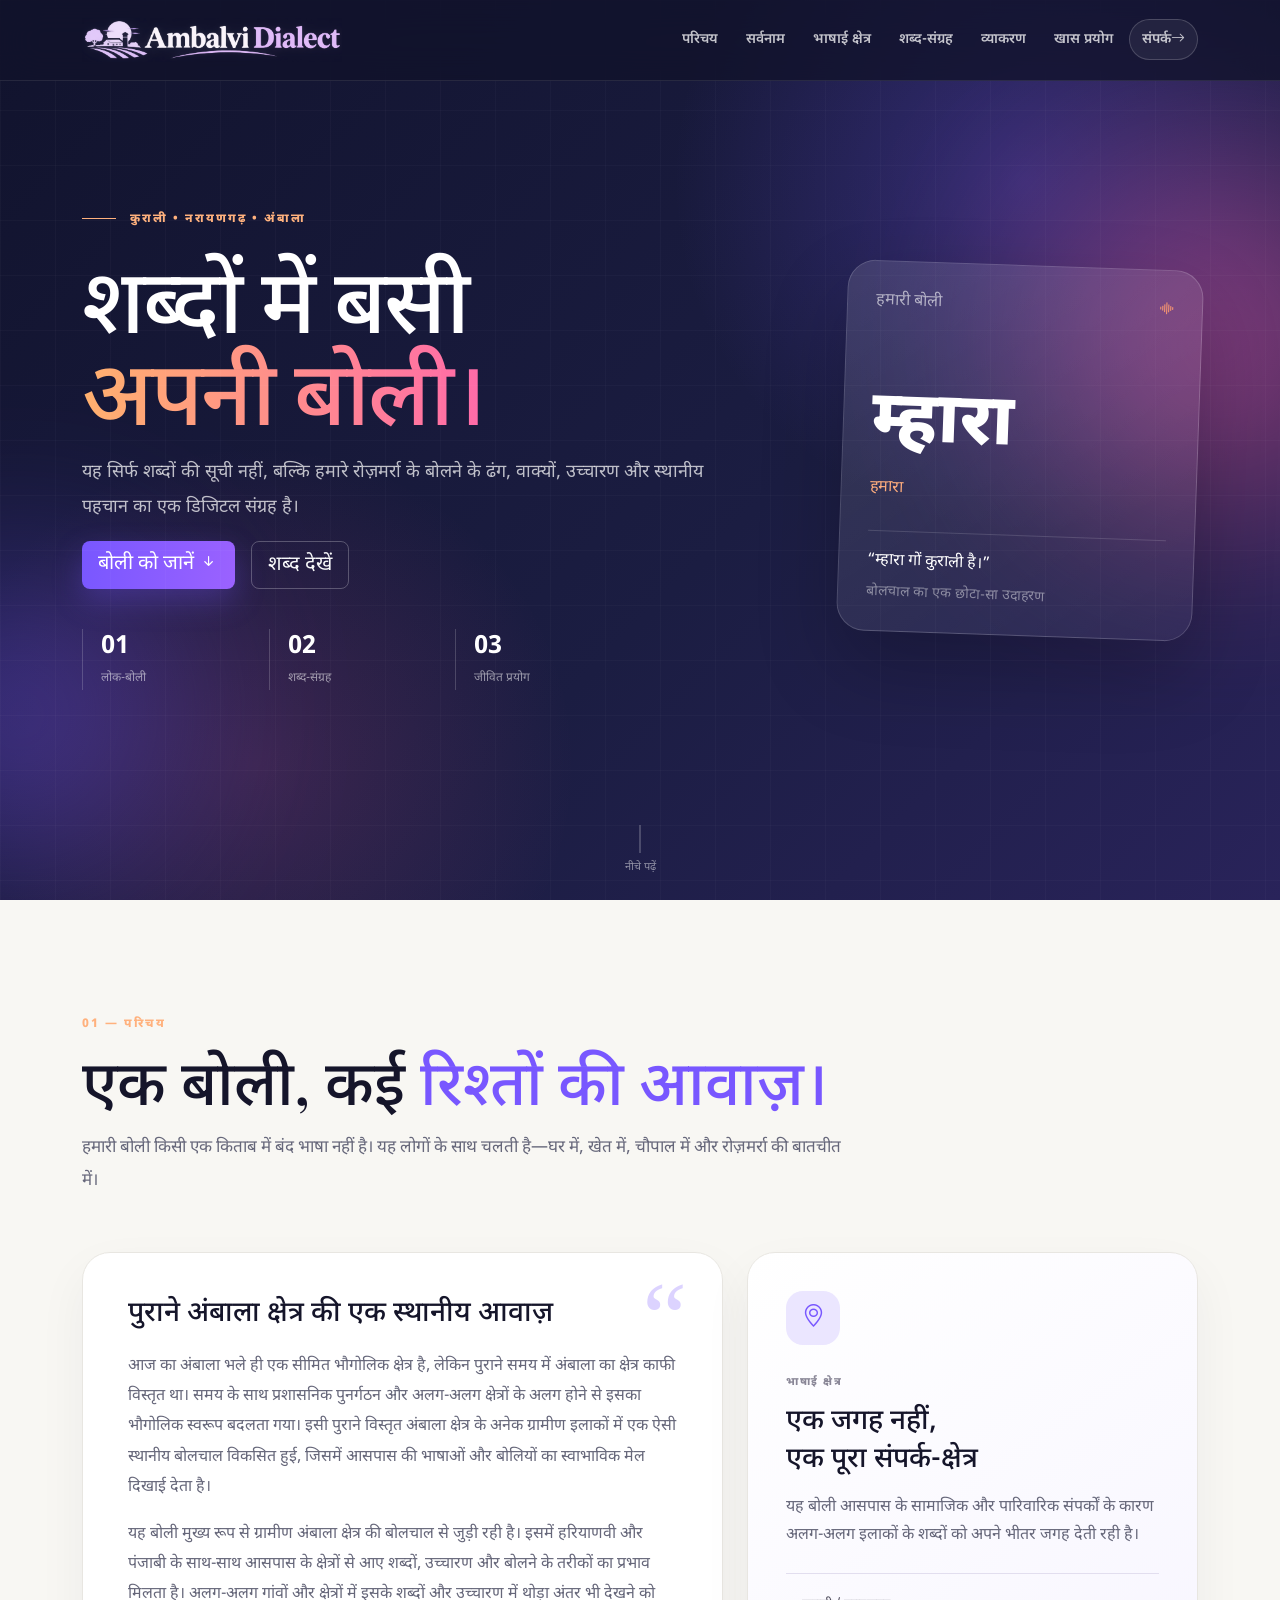
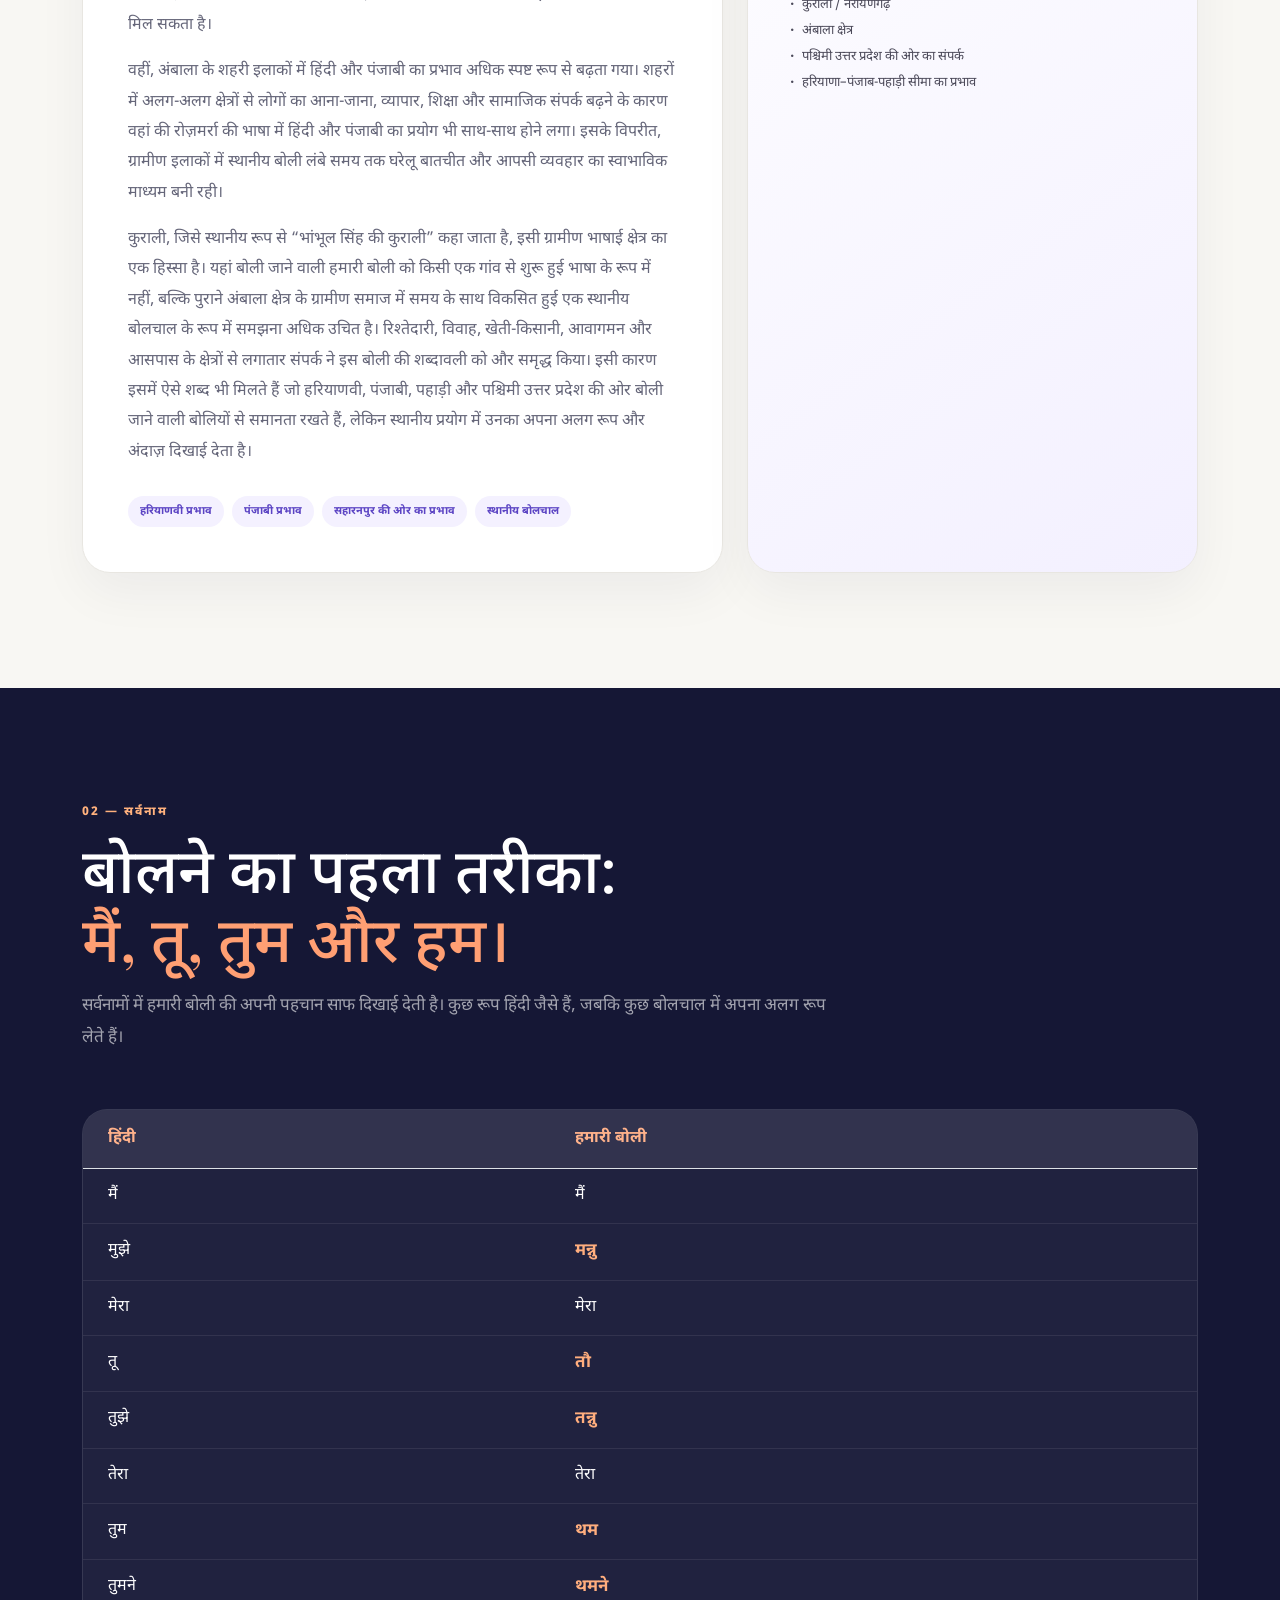
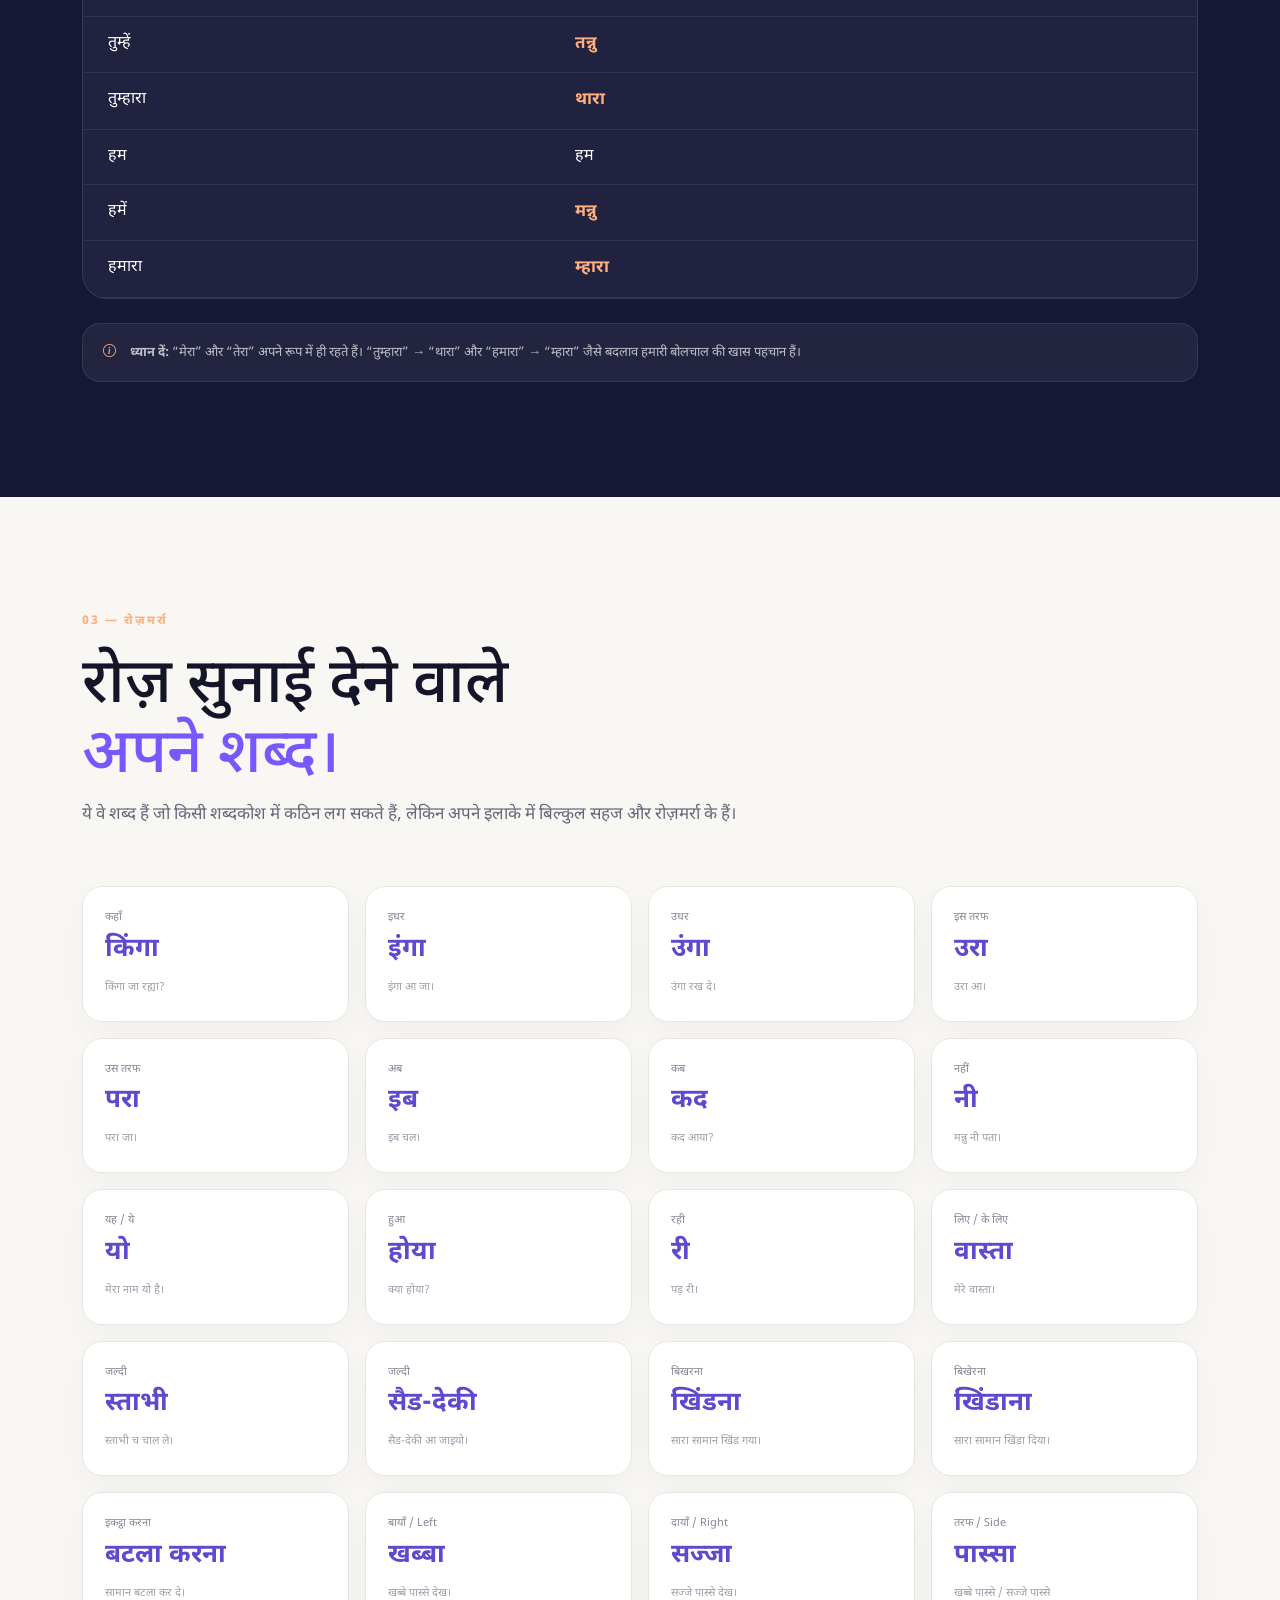
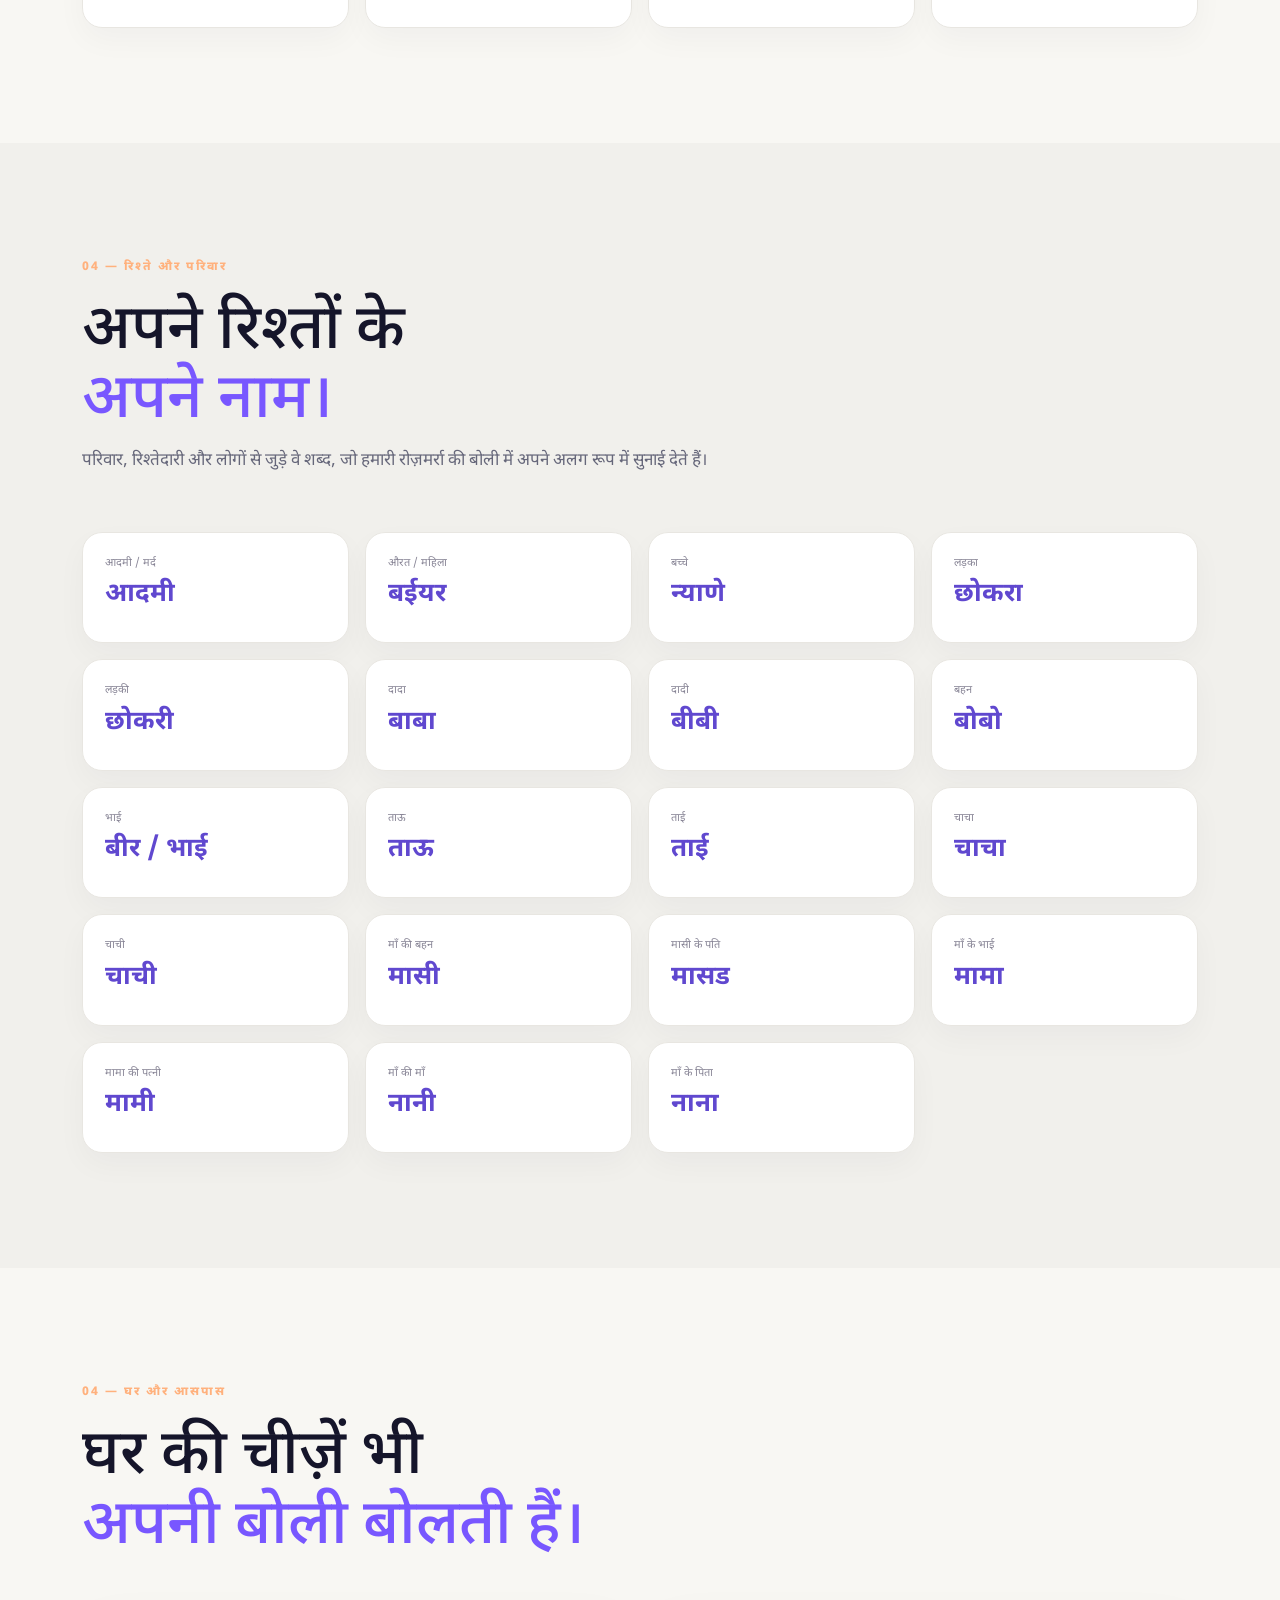
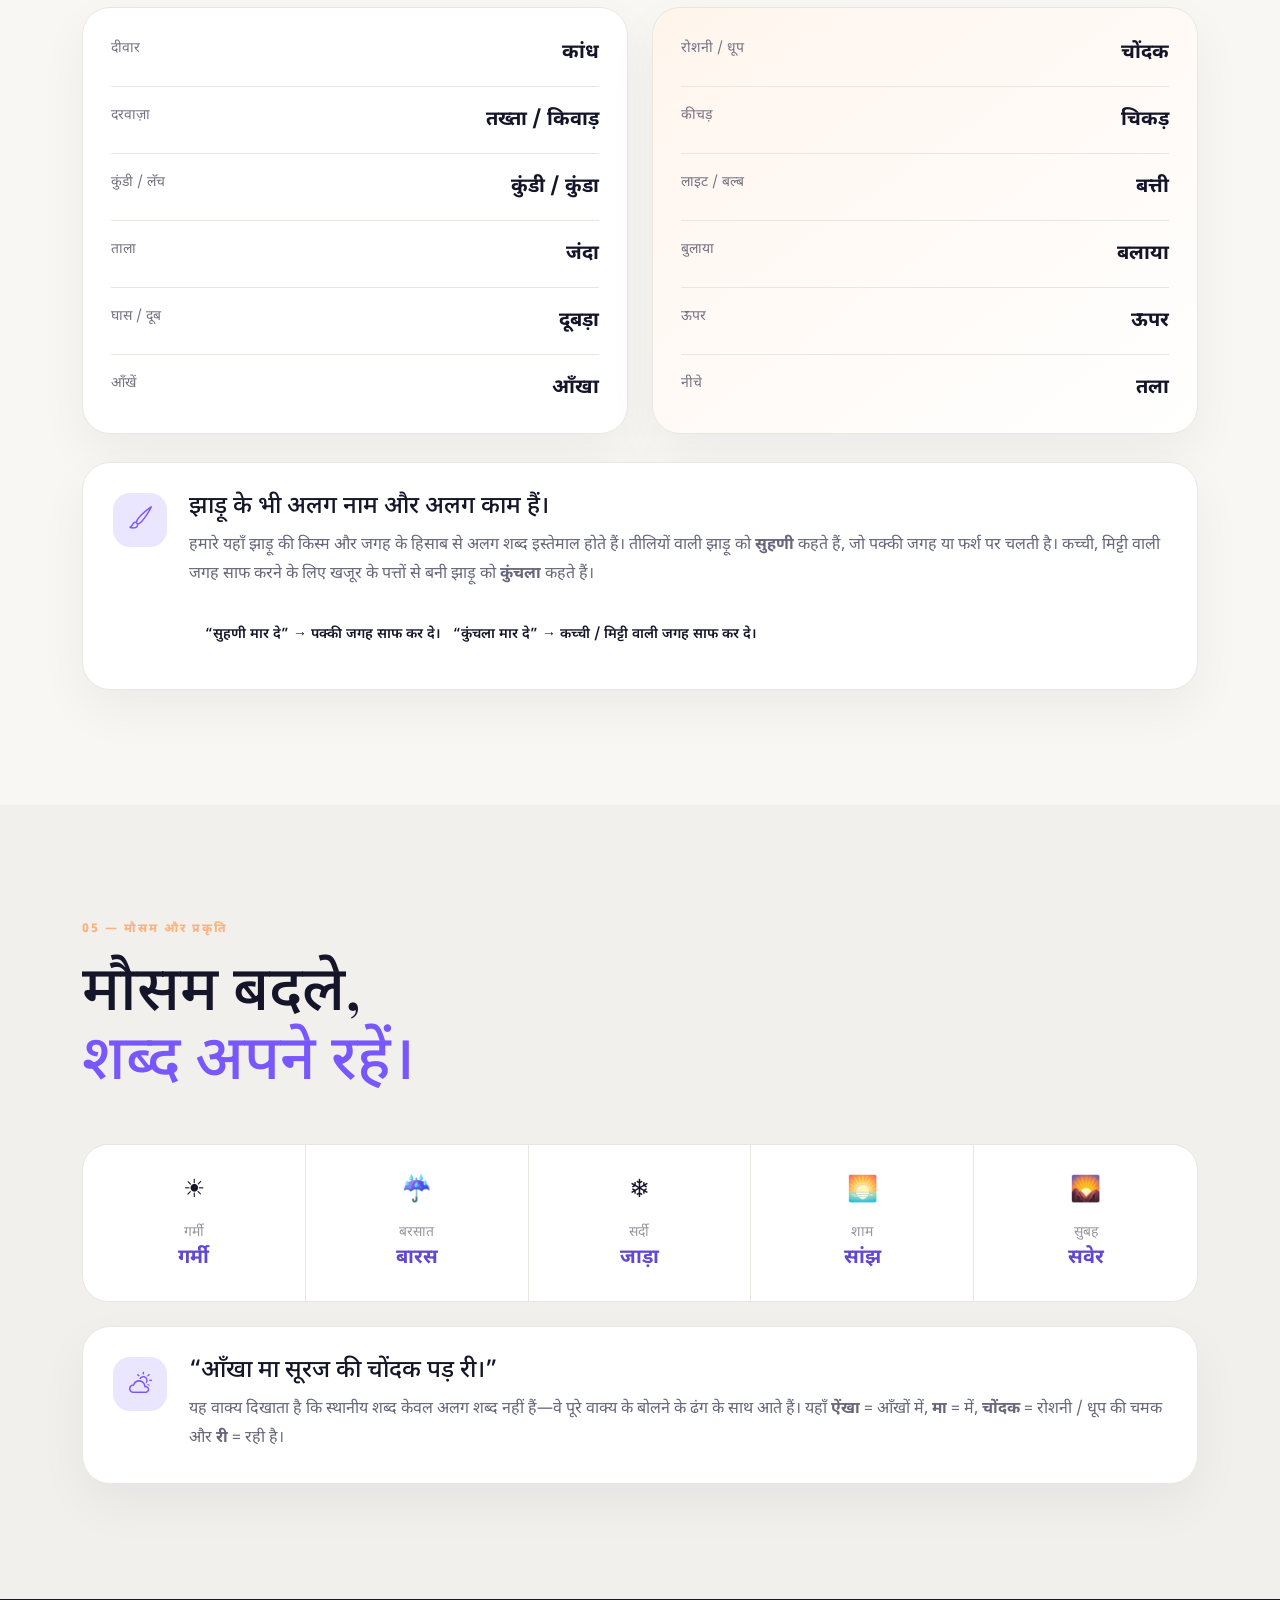
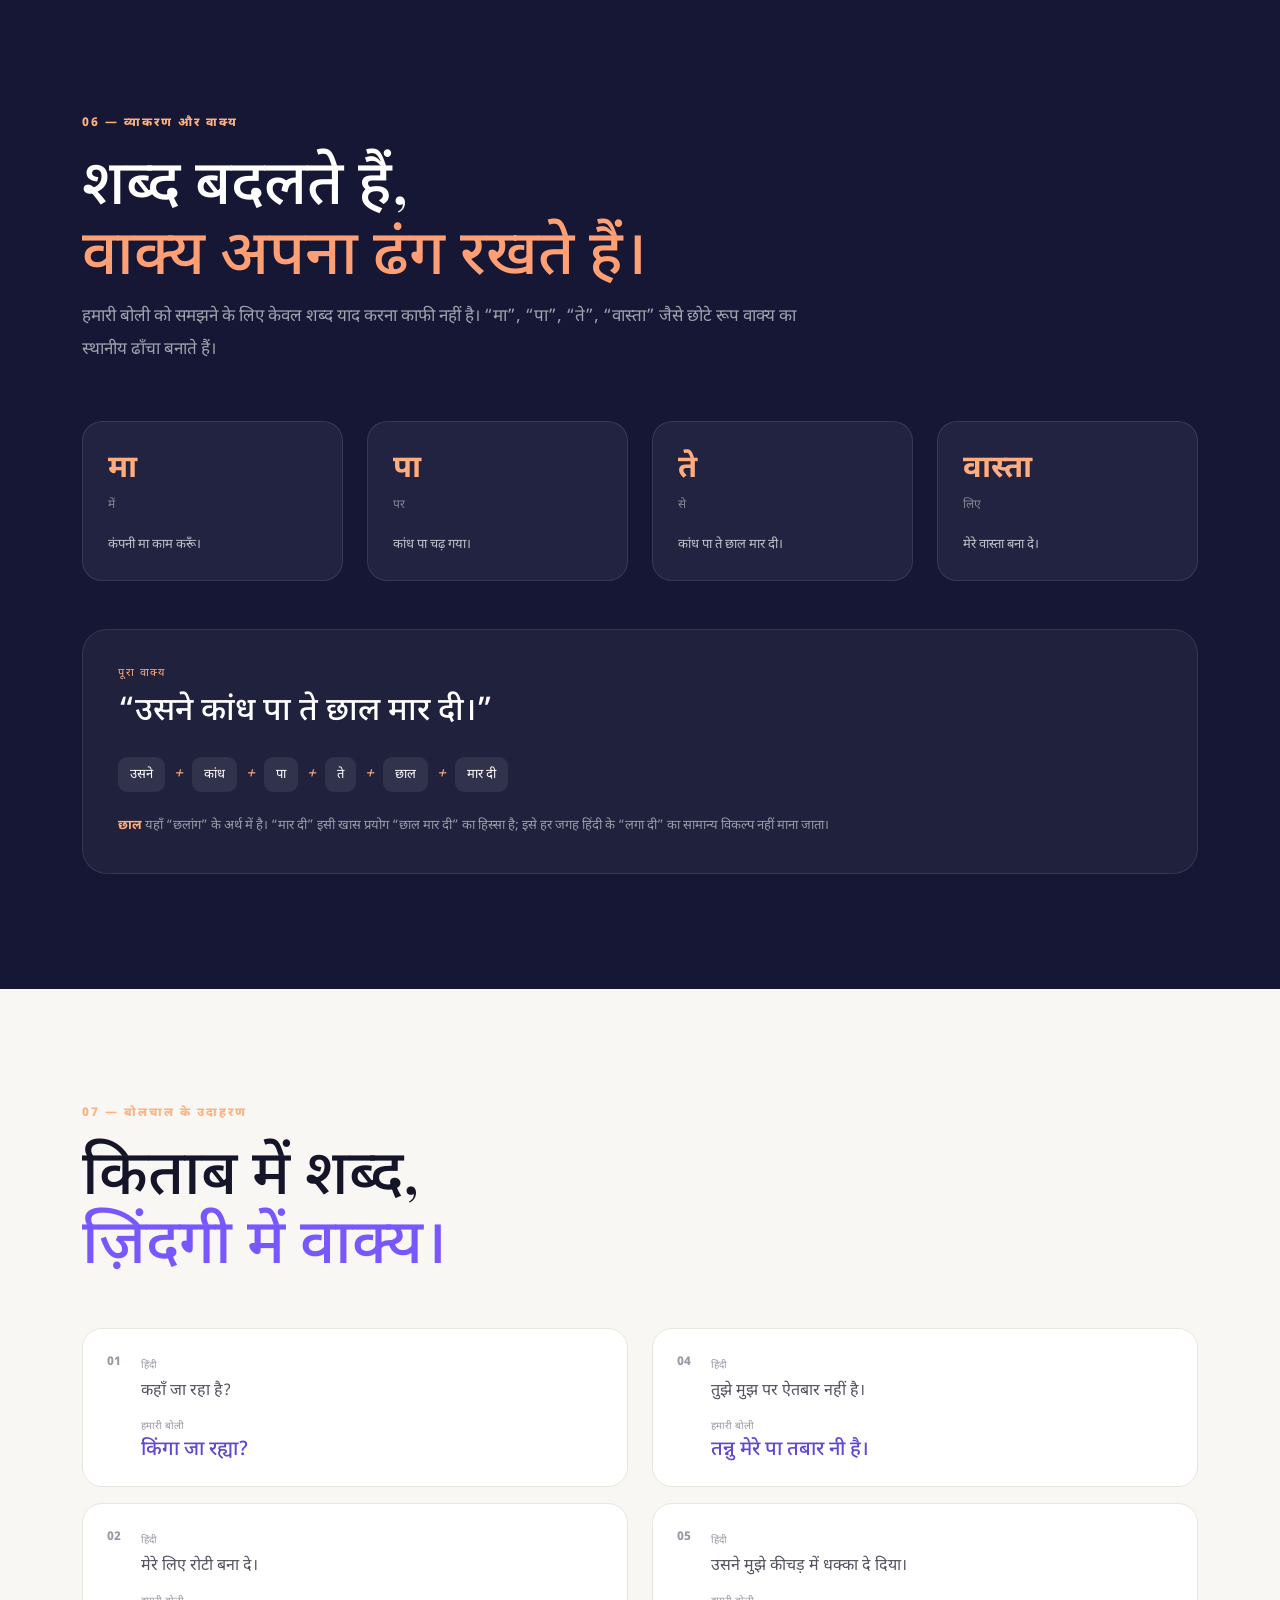
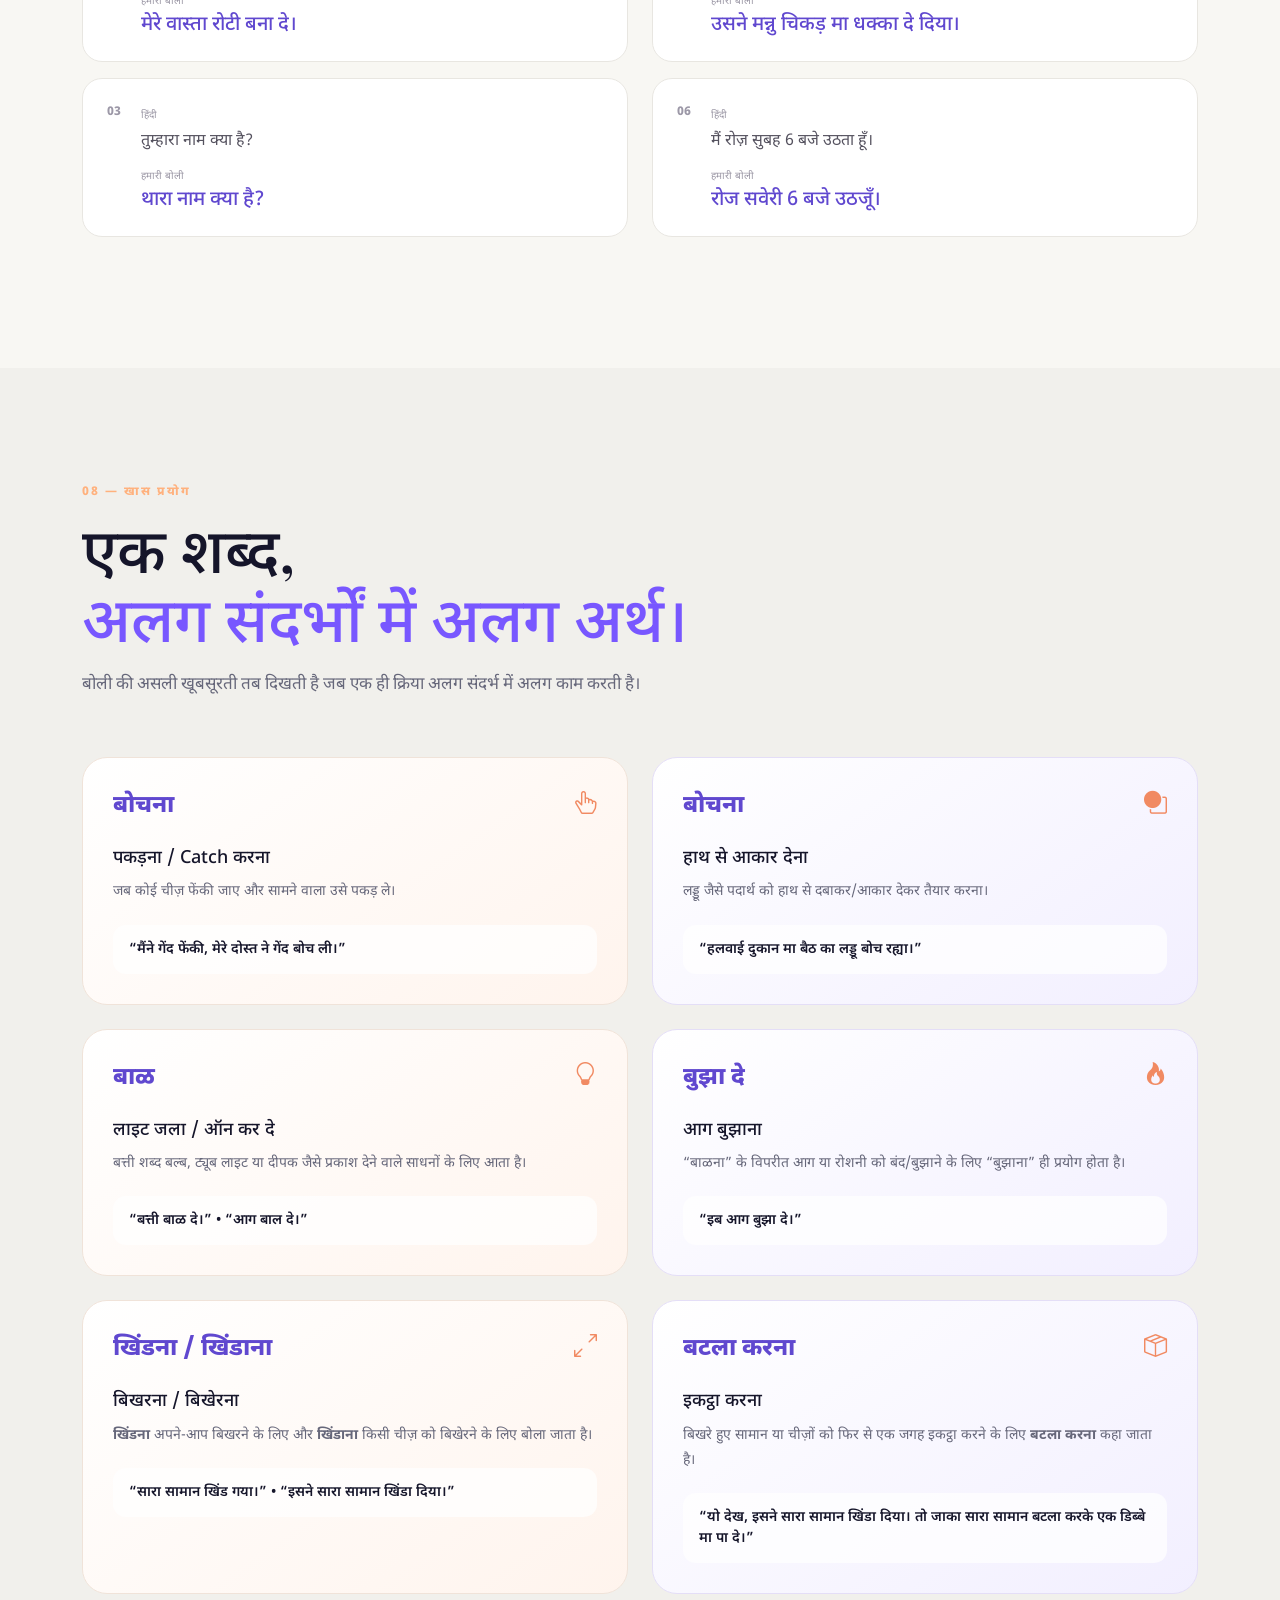
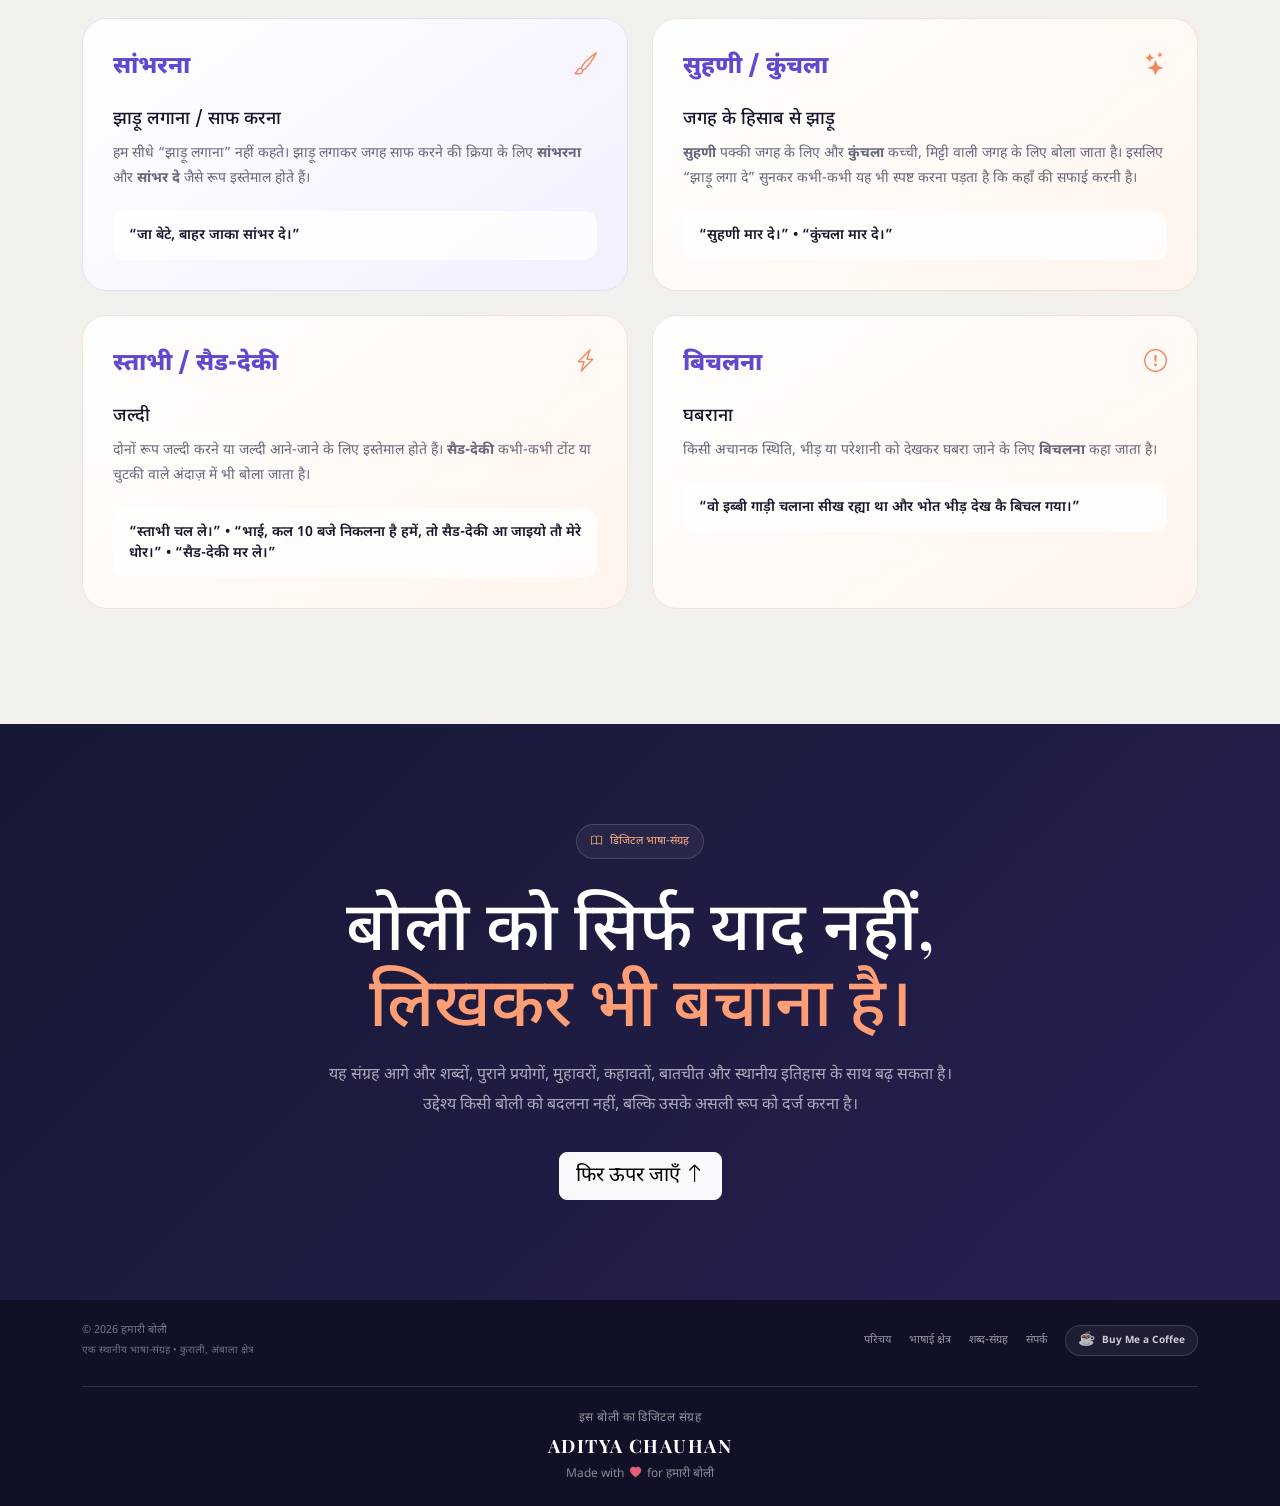
==== commit 2040b011: "Add files via upload" ====
--- a/index.html
+++ b/index.html
@@ -7,7 +7,7 @@
      SEO — MAIN PAGE
     ========================= -->
 
-    <title>हमारी बोली — North Haryana की स्थानीय बोलचाल | कुराली, अंबाला</title>
+    <title>Ambalvi Dialect — North Haryana की स्थानीय बोलचाल | कुराली, अंबाला</title>
 
     <meta
     name="description"
@@ -101,7 +101,7 @@
 
     <link
     rel="canonical"
-    href="https://YOURDOMAIN.in/"
+    href="https://chauhan07.github.io/ambalvi-dialect/"
     >
 
 
@@ -124,7 +124,7 @@
 
     <meta
     property="og:url"
-    content="https://YOURDOMAIN.in/"
+    content="https://chauhan07.github.io/ambalvi-dialect/"
     >
 
     <meta
@@ -139,7 +139,7 @@
 
     <meta
     property="og:image"
-    content="https://YOURDOMAIN.in/images/og-image.jpg"
+    content="https://chauhan07.github.io/ambalvi-dialect/images/og-image.webp"
     >
 
     <meta
@@ -167,7 +167,7 @@
 
     <meta
     name="twitter:image"
-    content="https://YOURDOMAIN.in/images/og-image.jpg"
+    content="https://chauhan07.github.io/ambalvi-dialect/images/og-image.webp"
     >
 
 
@@ -210,6 +210,8 @@
         </div>
       </div>
     </nav>
+
+
     <header id="home" class="hero">
       <div class="hero-glow glow-one"></div>
       <div class="hero-glow glow-two"></div>
@@ -244,6 +246,8 @@
         </div>
       </div><a class="scroll-hint" href="#about"><span></span> नीचे पढ़ें</a>
     </header>
+
+
     <main>
       <section id="about" class="section section-light">
         <div class="container">
@@ -291,6 +295,8 @@
           </div>
         </div>
       </section>
+
+
       <section id="pronouns" class="section section-dark">
         <div class="container">
           <div class="section-heading light">
@@ -369,6 +375,8 @@
           </div>
         </div>
       </section>
+
+
       <section id="daily" class="section section-light">
         <div class="container">
           <div class="section-heading">
@@ -428,10 +436,192 @@
             <div class="col-6 col-md-4 col-lg-3">
               <div class="word-card"><small>इकट्ठा करना</small><strong>बटला करना</strong><span>सामान बटला कर दे।</span></div>
             </div>
+            <div class="col-6 col-md-4 col-lg-3">
+              <div class="word-card">
+                <small>बायाँ / Left</small>
+                <strong>खब्बा</strong>
+                <span>खब्बे पास्से देख।</span>
+              </div>
+            </div>
+
+            <div class="col-6 col-md-4 col-lg-3">
+              <div class="word-card">
+                <small>दायाँ / Right</small>
+                <strong>सज्जा</strong>
+                <span>सज्जे पास्से देख।</span>
+              </div>
+            </div>
+
+            <div class="col-6 col-md-4 col-lg-3">
+              <div class="word-card">
+                <small>तरफ / Side</small>
+                <strong>पास्सा</strong>
+                <span>खब्बे पास्से / सज्जे पास्से</span>
+              </div>
+            </div>
           </div>
         </div>
       </section>
-      <section id="house" class="section section-soft">
+
+      <!-- FAMILY & RELATIONS -->
+      <section id="relations" class="section section-soft">
+        <div class="container">
+
+          <div class="section-heading">
+            <div class="section-kicker">04 — रिश्ते और परिवार</div>
+            <h2>अपने रिश्तों के<br><span>अपने नाम।</span></h2>
+            <p>
+              परिवार, रिश्तेदारी और लोगों से जुड़े वे शब्द,
+              जो हमारी रोज़मर्रा की बोली में अपने अलग रूप में सुनाई देते हैं।
+            </p>
+          </div>
+
+          <div class="row g-3 word-grid">
+
+            <!-- Gender & People -->
+            <div class="col-6 col-md-4 col-lg-3">
+              <div class="word-card">
+                <small>आदमी / मर्द</small>
+                <strong>आदमी</strong>
+              </div>
+            </div>
+
+            <div class="col-6 col-md-4 col-lg-3">
+              <div class="word-card">
+                <small>औरत / महिला</small>
+                <strong>बईयर</strong>
+              </div>
+            </div>
+
+            <div class="col-6 col-md-4 col-lg-3">
+              <div class="word-card">
+                <small>बच्चे</small>
+                <strong>न्याणे</strong>
+              </div>
+            </div>
+
+            <div class="col-6 col-md-4 col-lg-3">
+              <div class="word-card">
+                <small>लड़का</small>
+                <strong>छोकरा</strong>
+              </div>
+            </div>
+
+            <div class="col-6 col-md-4 col-lg-3">
+              <div class="word-card">
+                <small>लड़की</small>
+                <strong>छोकरी</strong>
+              </div>
+            </div>
+
+            <!-- Grandparents -->
+            <div class="col-6 col-md-4 col-lg-3">
+              <div class="word-card">
+                <small>दादा</small>
+                <strong>बाबा</strong>
+              </div>
+            </div>
+
+            <div class="col-6 col-md-4 col-lg-3">
+              <div class="word-card">
+                <small>दादी</small>
+                <strong>बीबी</strong>
+              </div>
+            </div>
+
+            <!-- Siblings -->
+            <div class="col-6 col-md-4 col-lg-3">
+              <div class="word-card">
+                <small>बहन</small>
+                <strong>बोबो</strong>
+              </div>
+            </div>
+
+            <div class="col-6 col-md-4 col-lg-3">
+              <div class="word-card">
+                <small>भाई</small>
+                <strong>बीर / भाई</strong>
+              </div>
+            </div>
+
+            <!-- Father's Side -->
+            <div class="col-6 col-md-4 col-lg-3">
+              <div class="word-card">
+                <small>ताऊ</small>
+                <strong>ताऊ</strong>
+              </div>
+            </div>
+
+            <div class="col-6 col-md-4 col-lg-3">
+              <div class="word-card">
+                <small>ताई</small>
+                <strong>ताई</strong>
+              </div>
+            </div>
+
+            <div class="col-6 col-md-4 col-lg-3">
+              <div class="word-card">
+                <small>चाचा</small>
+                <strong>चाचा</strong>
+              </div>
+            </div>
+
+            <div class="col-6 col-md-4 col-lg-3">
+              <div class="word-card">
+                <small>चाची</small>
+                <strong>चाची</strong>
+              </div>
+            </div>
+
+            <!-- Mother's Side -->
+            <div class="col-6 col-md-4 col-lg-3">
+              <div class="word-card">
+                <small>माँ की बहन</small>
+                <strong>मासी</strong>
+              </div>
+            </div>
+
+            <div class="col-6 col-md-4 col-lg-3">
+              <div class="word-card">
+                <small>मासी के पति</small>
+                <strong>मासड</strong>
+              </div>
+            </div>
+
+            <div class="col-6 col-md-4 col-lg-3">
+              <div class="word-card">
+                <small>माँ के भाई</small>
+                <strong>मामा</strong>
+              </div>
+            </div>
+
+            <div class="col-6 col-md-4 col-lg-3">
+              <div class="word-card">
+                <small>मामा की पत्नी</small>
+                <strong>मामी</strong>
+              </div>
+            </div>
+
+            <div class="col-6 col-md-4 col-lg-3">
+              <div class="word-card">
+                <small>माँ की माँ</small>
+                <strong>नानी</strong>
+              </div>
+            </div>
+
+            <div class="col-6 col-md-4 col-lg-3">
+              <div class="word-card">
+                <small>माँ के पिता</small>
+                <strong>नाना</strong>
+              </div>
+            </div>
+
+          </div>
+        </div>
+      </section>
+
+
+      <section id="house" class="section section-light">
         <div class="container">
           <div class="section-heading">
             <div class="section-kicker">04 — घर और आसपास</div>
@@ -473,7 +663,9 @@
           </div>
         </div>
       </section>
-      <section id="nature" class="section section-light">
+
+
+      <section id="nature" class="section section-soft">
         <div class="container">
           <div class="section-heading">
             <div class="section-kicker">05 — मौसम और प्रकृति</div>
@@ -495,6 +687,8 @@
           </div>
         </div>
       </section>
+
+
       <section id="grammar" class="section section-dark">
         <div class="container">
           <div class="section-heading light">
@@ -532,6 +726,8 @@
           </div>
         </div>
       </section>
+
+
       <section id="examples" class="section section-light">
         <div class="container">
           <div class="section-heading">
@@ -582,6 +778,8 @@
           </div>
         </div>
       </section>
+
+
       <section id="special" class="section section-soft">
         <div class="container">
           <div class="section-heading">
@@ -684,6 +882,8 @@
           </div>
         </div>
       </section>
+
+
       <section id="archive" class="archive-section">
         <div class="container">
           <div class="archive-inner">
@@ -695,8 +895,8 @@
       </section>
     </main>
       <!-- =========================
-       FOOTER
-  ========================== -->
+          FOOTER
+      ========================== -->
 
     <footer class="site-footer">
 
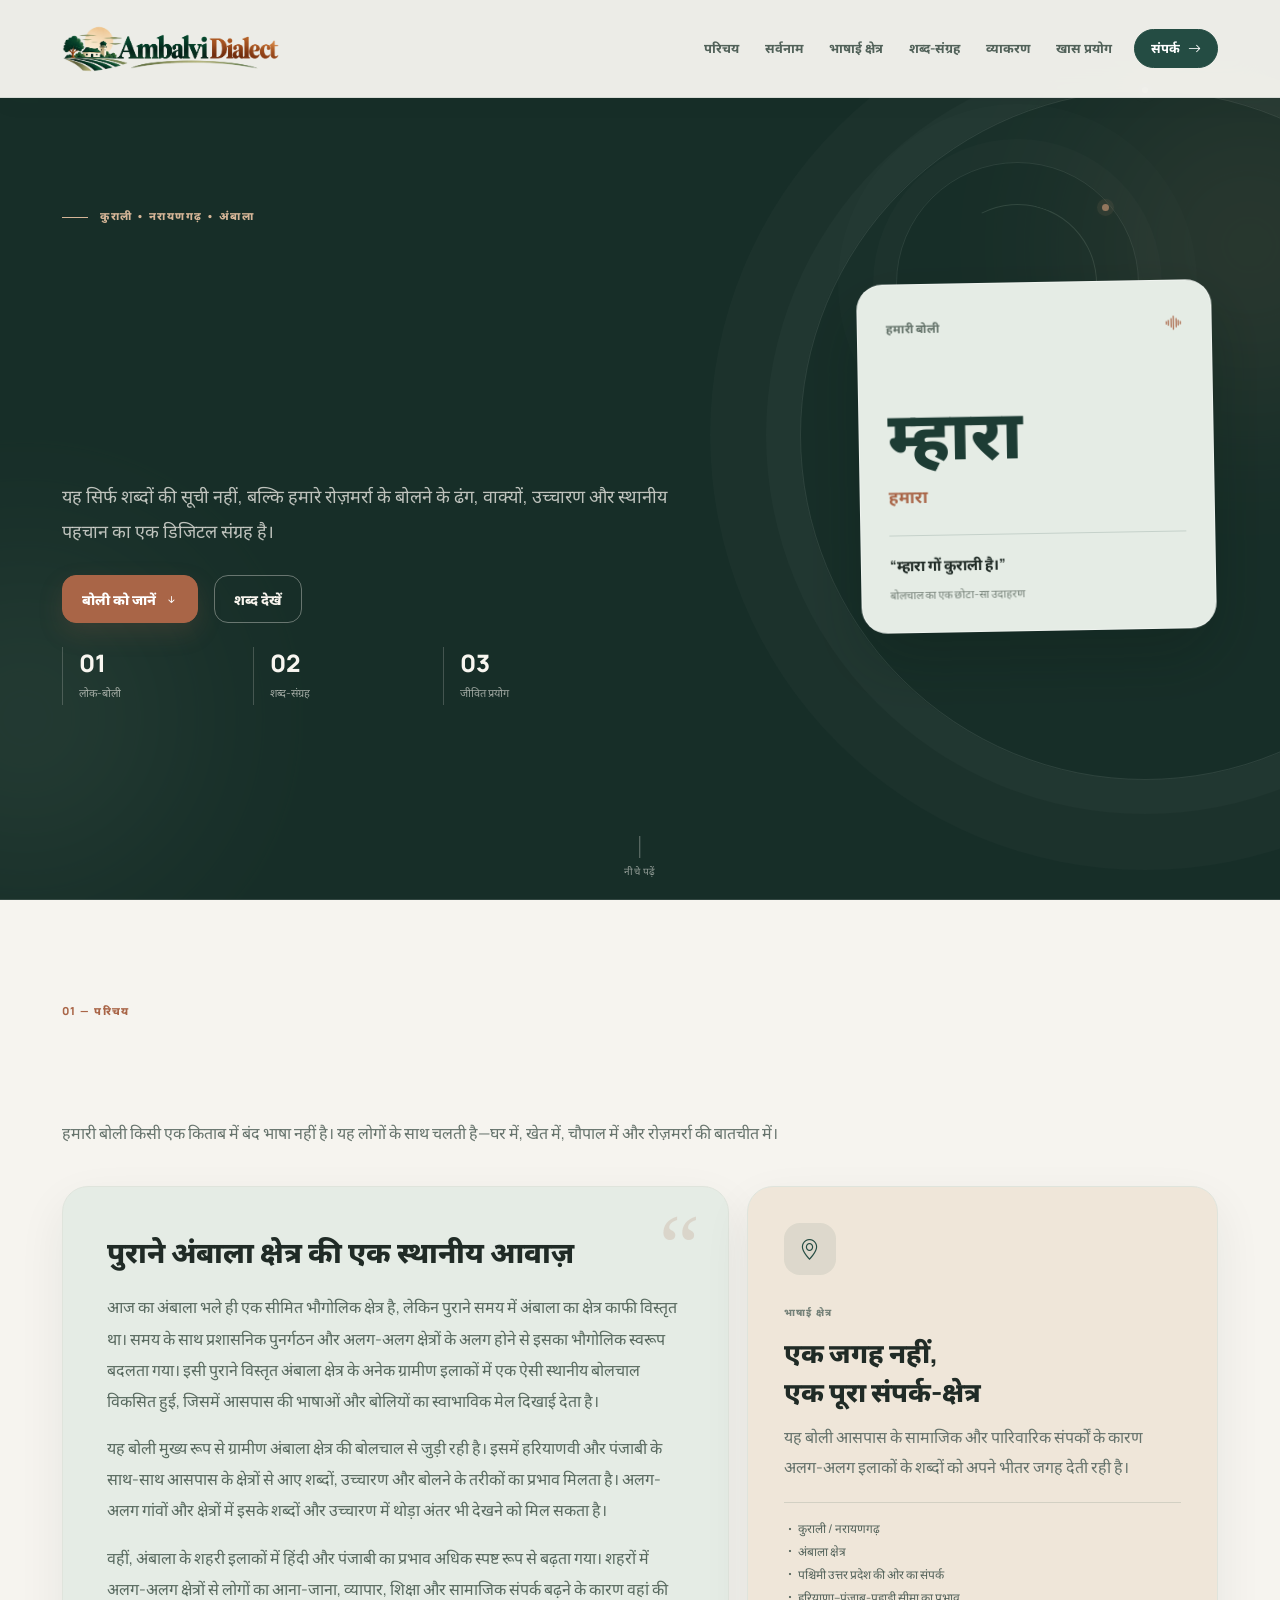
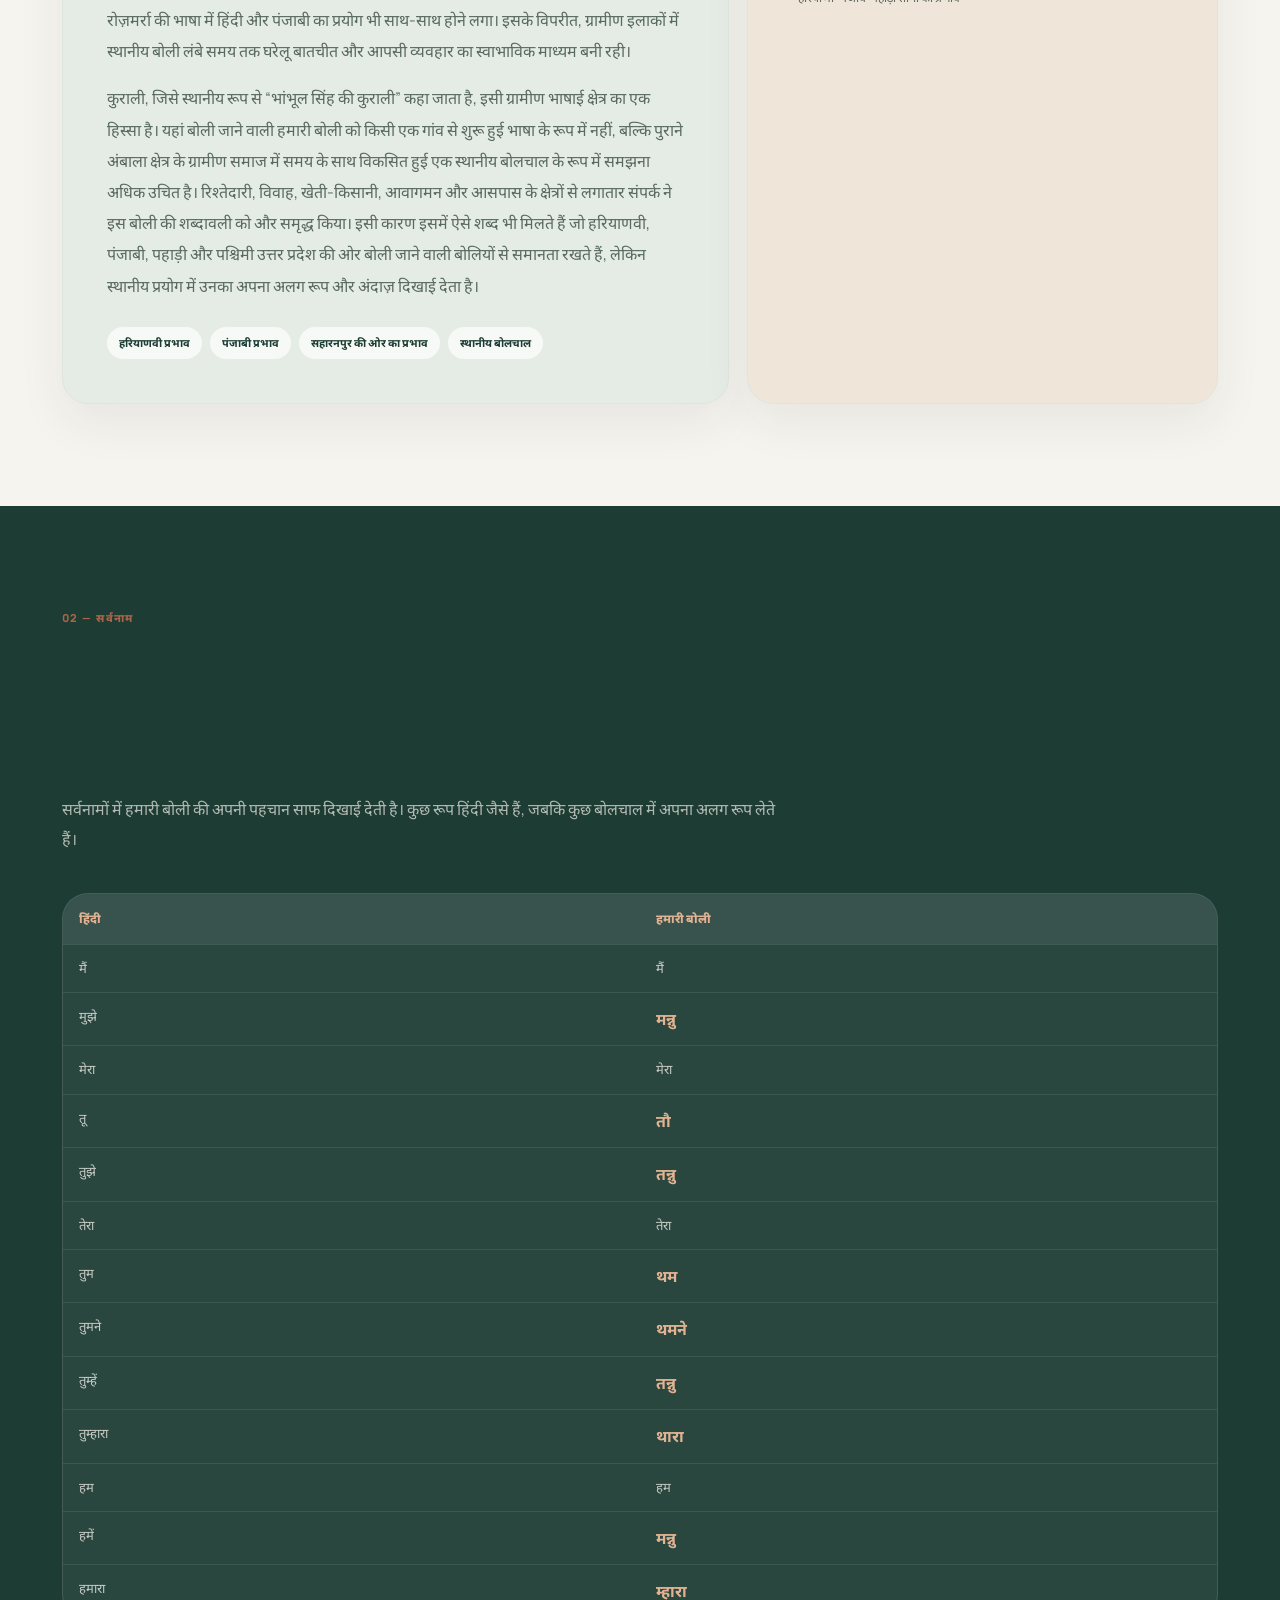
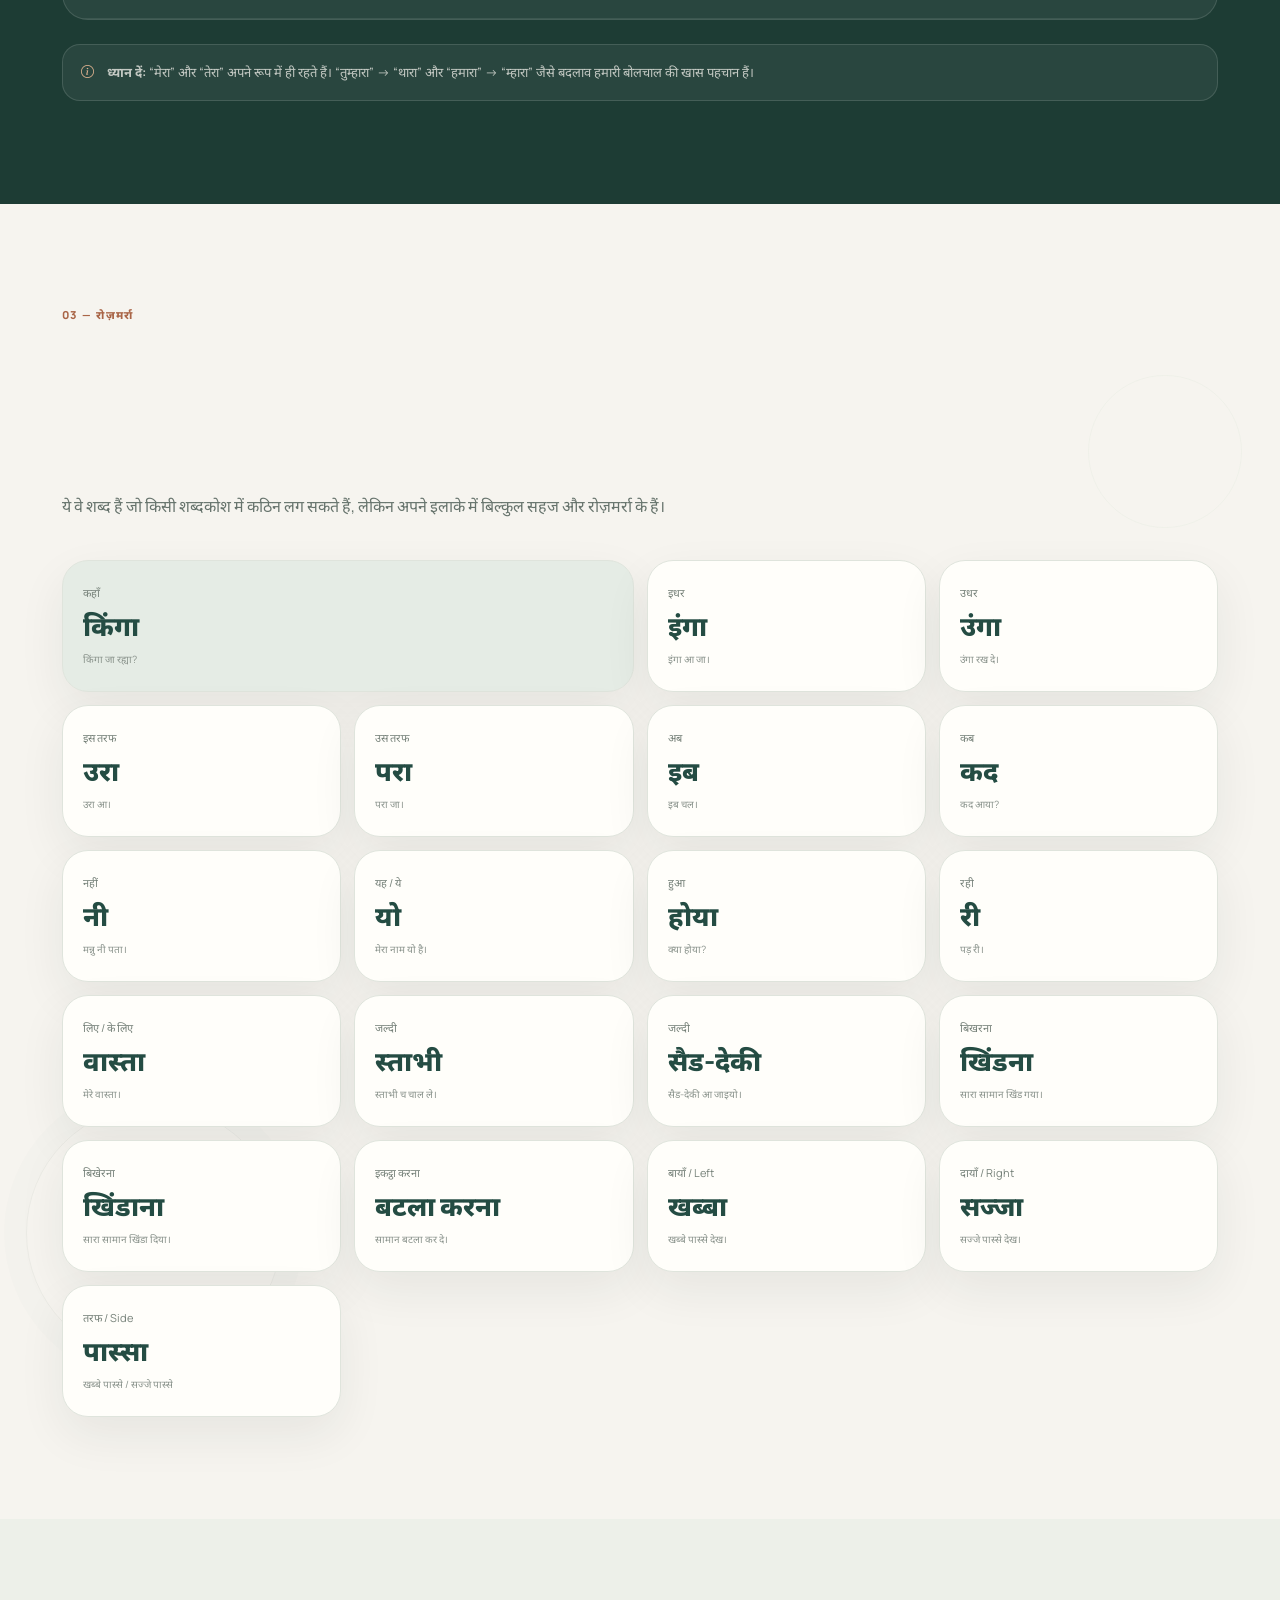
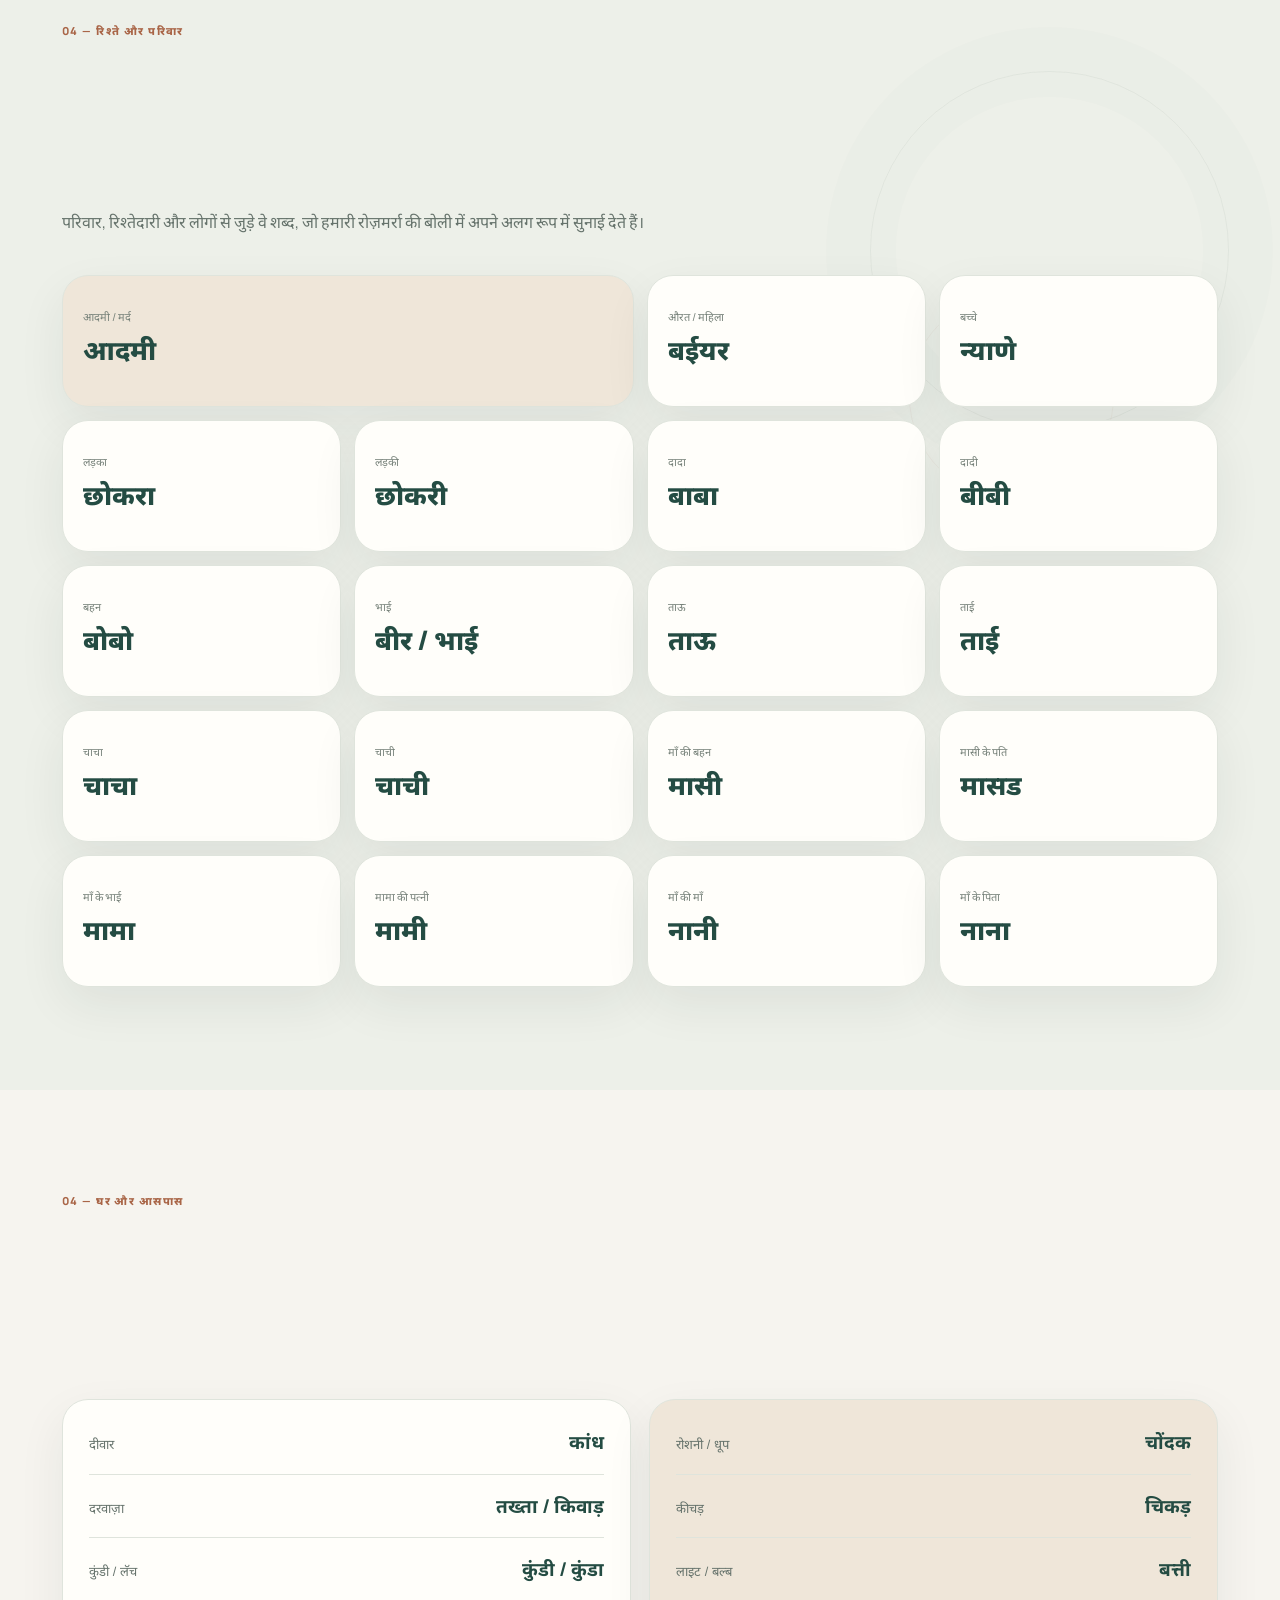
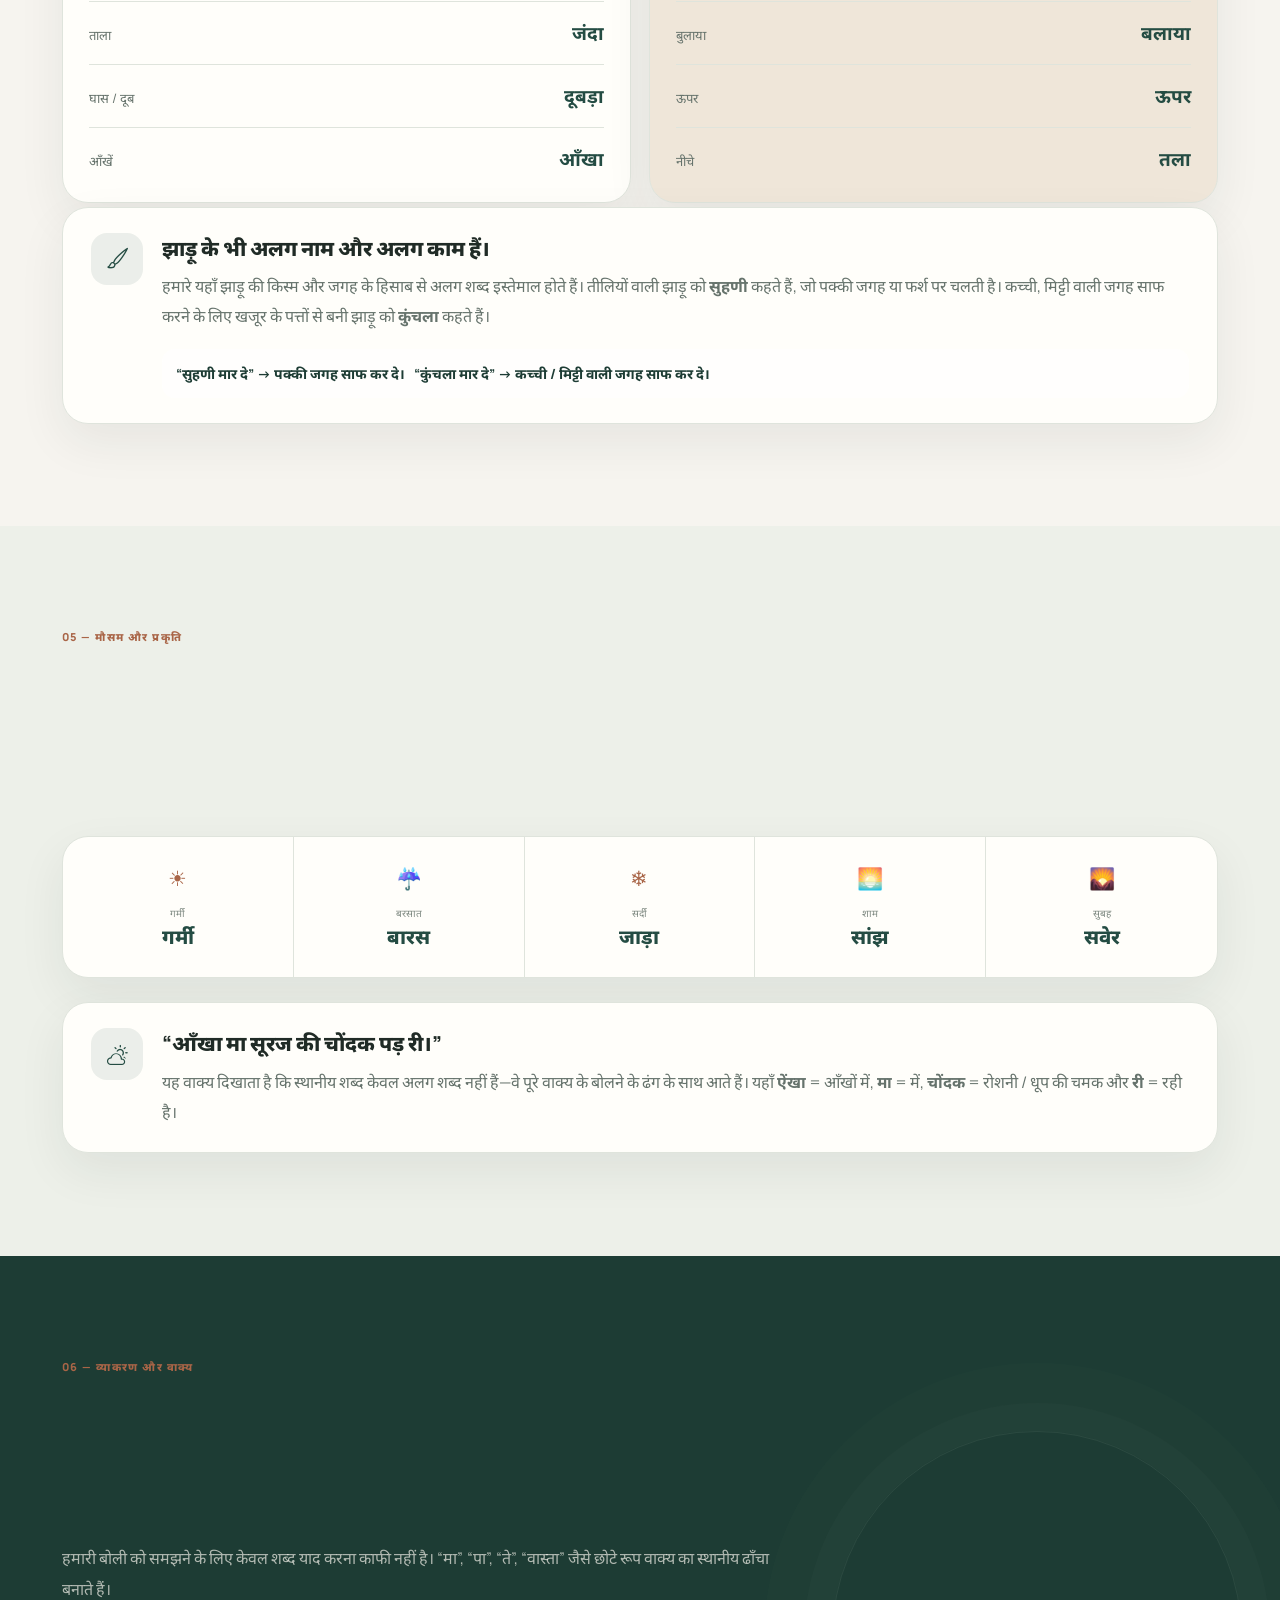
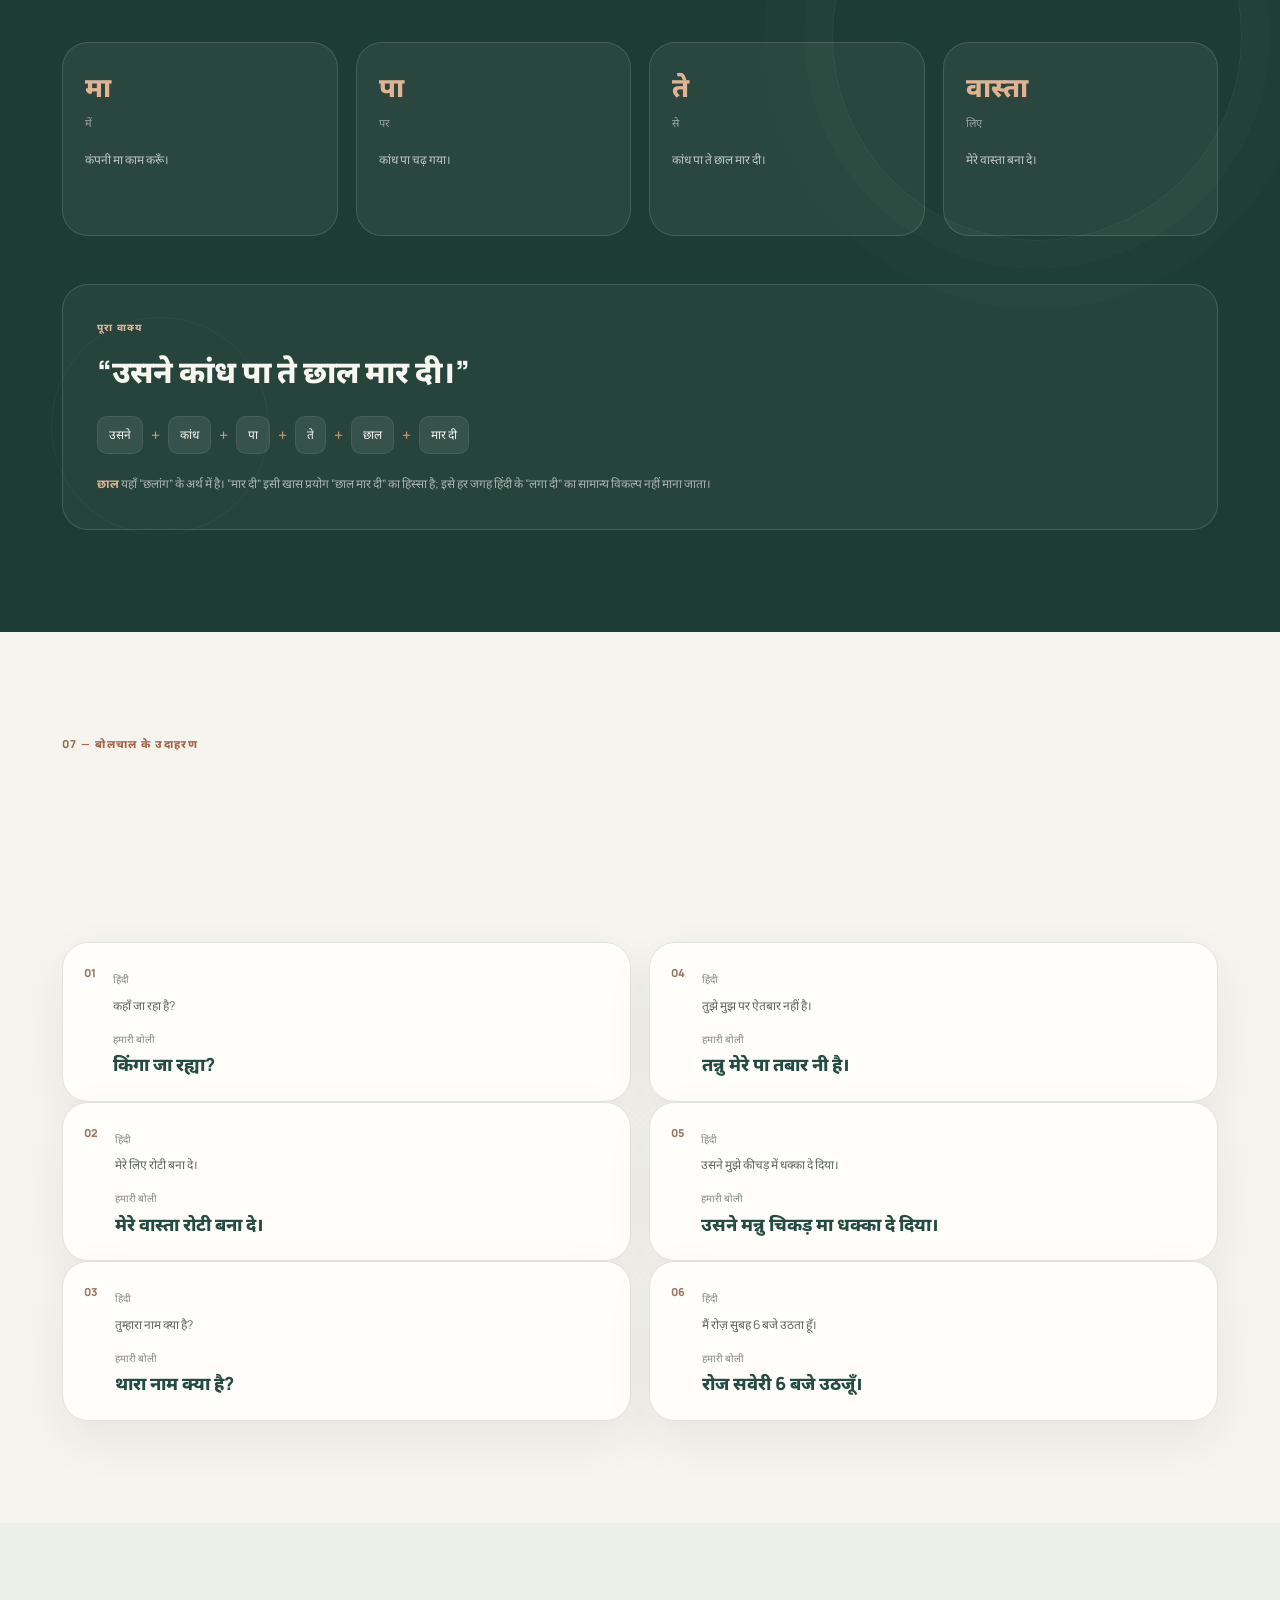
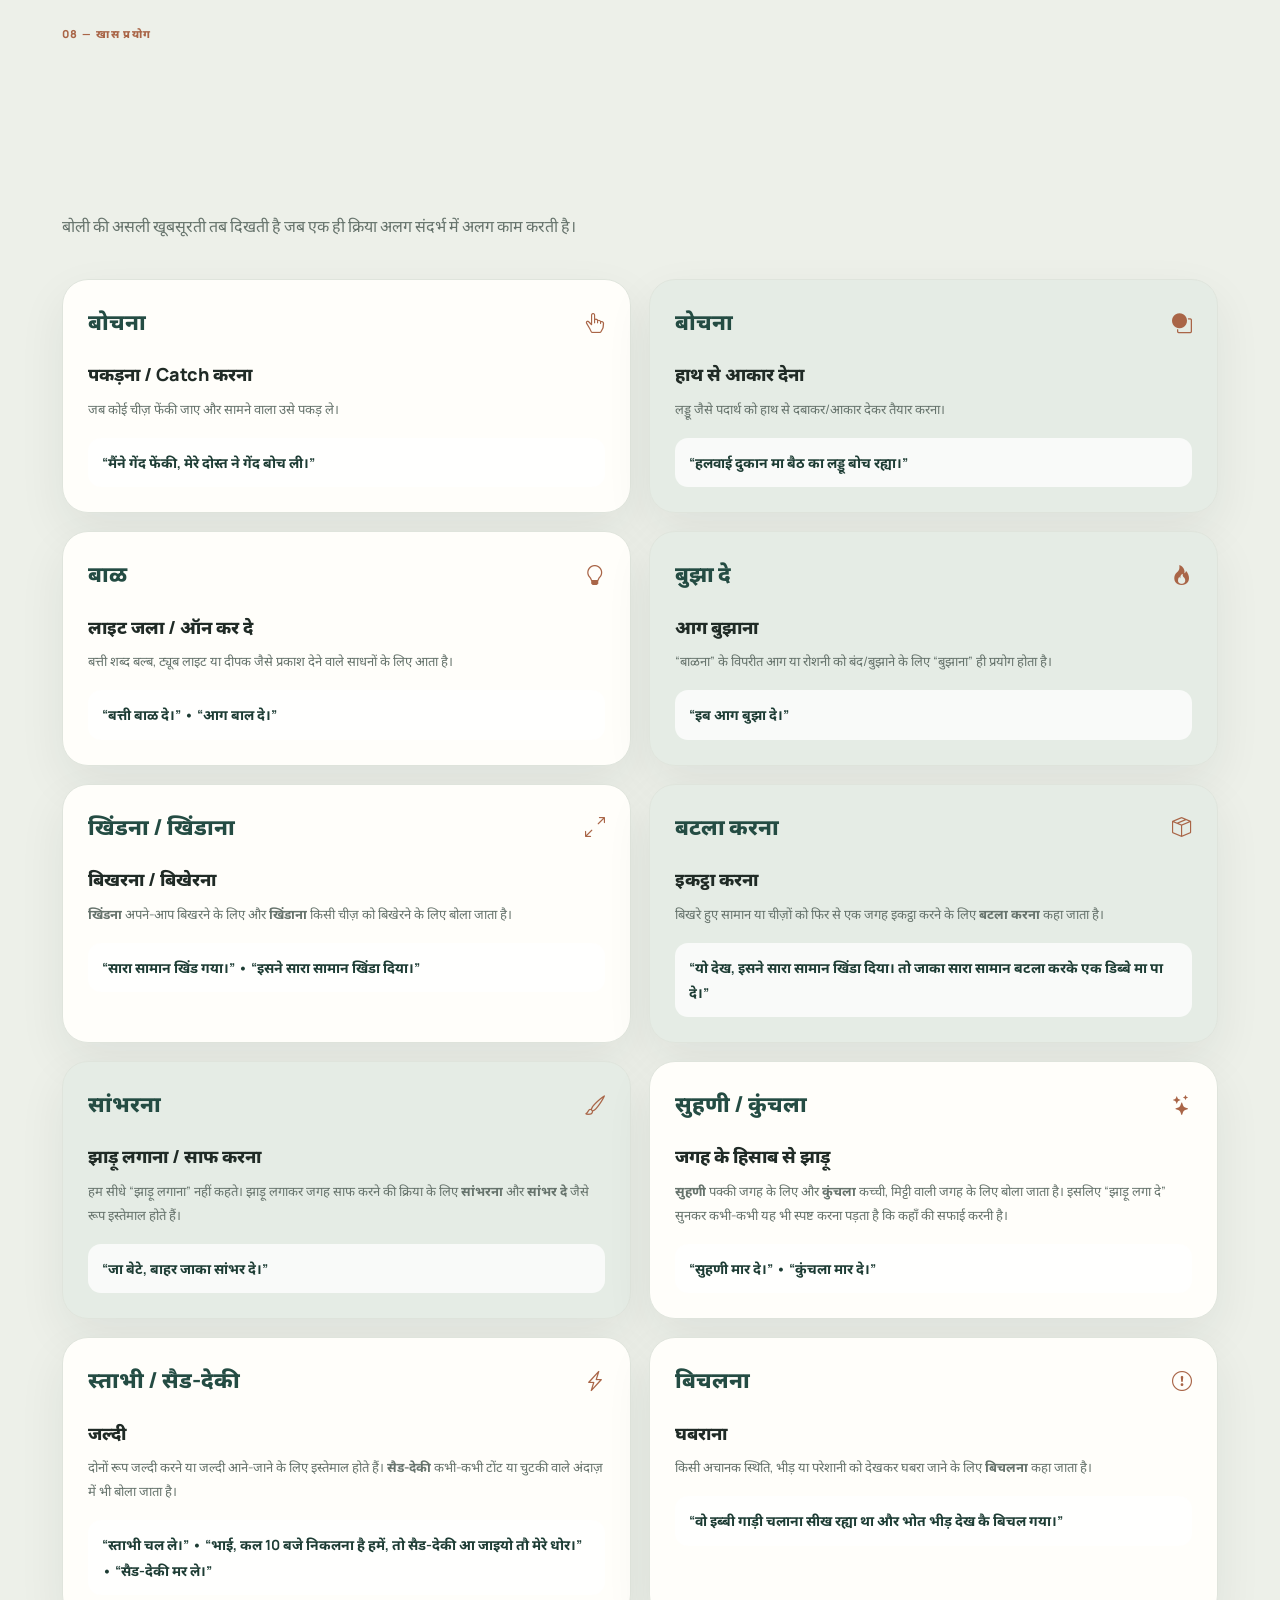
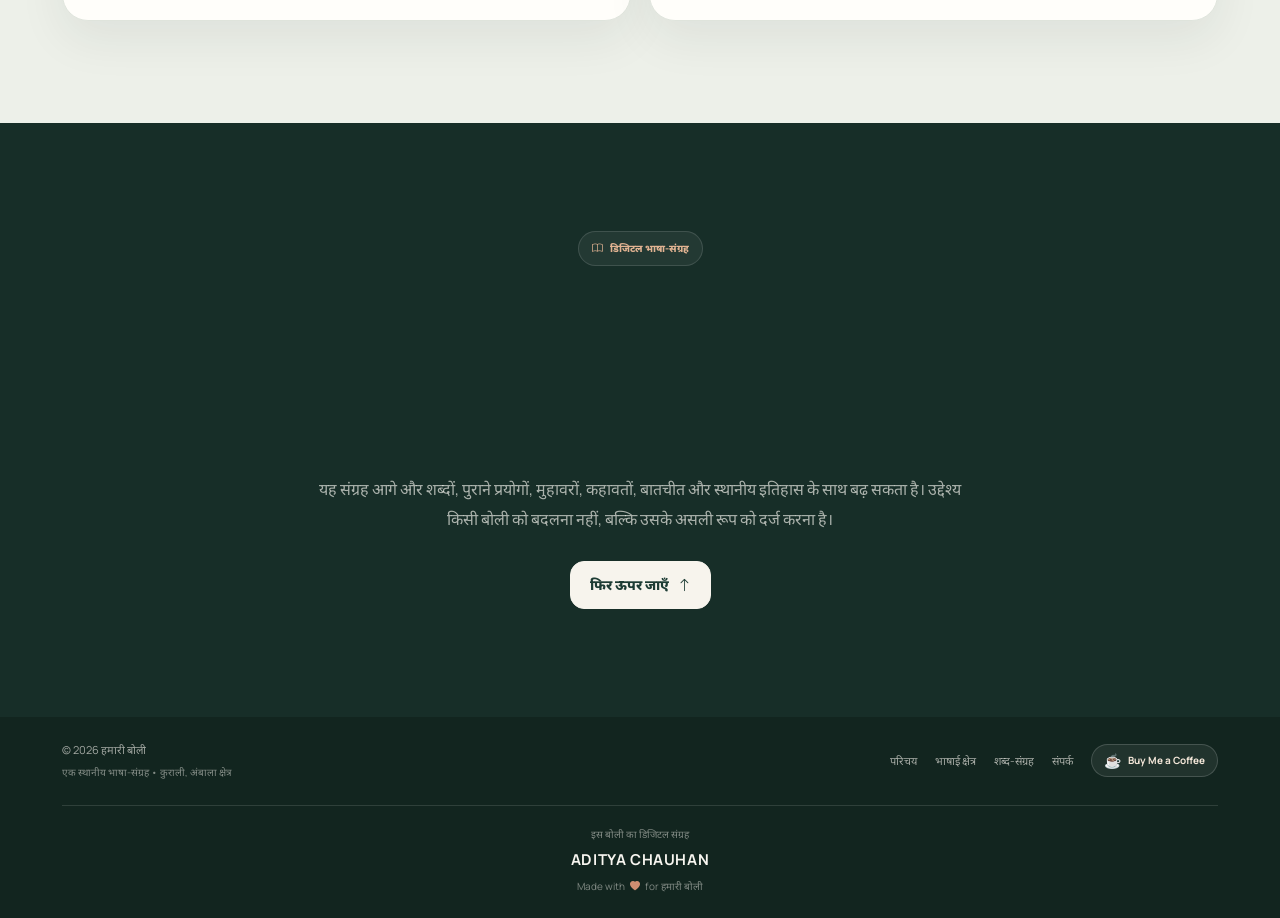
==== commit 8031e084: "Add files via upload" ====
--- a/index.html
+++ b/index.html
@@ -139,7 +139,7 @@
 
     <meta
     property="og:image"
-    content="https://chauhan07.github.io/ambalvi-dialect/images/og-image.webp"
+    content="https://chauhan07.github.io/ambalvi-dialect/images/og-image.png"
     >
 
     <meta
@@ -167,25 +167,25 @@
 
     <meta
     name="twitter:image"
-    content="https://chauhan07.github.io/ambalvi-dialect/images/og-image.webp"
+    content="https://chauhan07.github.io/ambalvi-dialect/images/og-image.png"
     >
 
 
     <link rel="preconnect" href="https://fonts.googleapis.com">
     <link rel="preconnect" href="https://fonts.gstatic.com" crossorigin>
-    <link href="https://fonts.googleapis.com/css2?family=Noto+Sans+Devanagari:wght@400;500;600;700;800&family=Playfair+Display:wght@600;700;800&display=swap" rel="stylesheet">
+    <link href="https://fonts.googleapis.com/css2?family=Manrope:wght@400;500;600;700;800&family=Noto+Sans+Devanagari:wght@400;500;600;700;800&display=swap" rel="stylesheet">
     <link href="https://cdn.jsdelivr.net/npm/bootstrap@5.3.3/dist/css/bootstrap.min.css" rel="stylesheet">
     <link href="https://cdn.jsdelivr.net/npm/bootstrap-icons@1.11.3/font/bootstrap-icons.css" rel="stylesheet">
     <link rel="stylesheet" href="./style.css">
   </head>
   <body>
-    <nav class="navbar navbar-expand-lg navbar-dark fixed-top site-nav">
+    <nav aria-label="मुख्य नेविगेशन" class="navbar navbar-expand-lg navbar-dark fixed-top site-nav">
       <div class="container">
-        <a class="navbar-brand" href="#home">
-            <img src="./images/Ambalvi-Dialect-Rural-Emblem-Logo.webp" alt="">
+        <a class="navbar-brand" href="#home" aria-label="Ambalvi Dialect">
+            <img src="./images/logo-ambalvi-dialect.png" alt="">
         </a>
         
-        <button class="navbar-toggler border-0 shadow-none" type="button" data-bs-toggle="collapse" data-bs-target="#mainNav"><span class="navbar-toggler-icon"></span>
+        <button class="navbar-toggler border-0 shadow-none" type="button" data-bs-toggle="collapse" data-bs-target="#mainNav" aria-controls="mainNav" aria-expanded="false" aria-label="मुख्य मेनू"><span class="navbar-toggler-icon"></span>
         </button>
         <div class="collapse navbar-collapse" id="mainNav">
 
--- a/style.css
+++ b/style.css
@@ -1,2203 +1,852 @@
-:root {
-  --ink: #15152a;
-  --muted: #66677a;
-  --cream: #f8f7f3;
-  --white: #fff;
-  --navy: #151735;
-  --purple: #7857ff;
-  --pink: #f05aa5;
-  --orange: #ff9a52;
-  --line: #e8e6e1;
-}
-* {
-  box-sizing: border-box;
-}
-html {
-  scroll-behavior: smooth;
-}
-body {
-  margin: 0;
-  font-family: "Noto Sans Devanagari", sans-serif;
-  color: var(--ink);
-  background: var(--cream);
-  overflow-x: hidden;
-}
-a {
-  text-decoration: none;
-}
-a.navbar-brand img {
-    width: 260px;
-}
-@media screen and (max-width: 575px){
-  a.navbar-brand img {
-    width: 160px;
-  }
-}
-.site-nav {
-  background: rgba(17, 18, 43, 0.78);
-  backdrop-filter: blur(18px);
-  border-bottom: 1px solid rgba(255, 255, 255, 0.09);
-  padding: 13px 0;
-  transition: 0.3s;
-}
-.site-nav.scrolled {
-  background: rgba(14, 15, 35, 0.96);
-  box-shadow: 0 10px 30px rgba(0, 0, 0, 0.14);
-}
-.navbar-brand {
-  display: flex;
-  align-items: center;
-  gap: 10px;
-  color: #fff;
-  font-size: 20px;
-}
-.brand-mark {
-  display: grid;
-  place-items: center;
-  width: 38px;
-  height: 38px;
-  border-radius: 12px;
-  background: linear-gradient(135deg, var(--orange), var(--pink));
-  font-weight: 800;
-}
-.nav-link {
-  color: rgba(255, 255, 255, 0.75) !important;
-  font-size: 14px;
-  font-weight: 600;
-  padding: 9px 12px !important;
-}
-.nav-link:hover,
-.nav-link.active {
-  color: #fff !important;
-}
-.nav-cta {
-  border: 1px solid rgba(255, 255, 255, 0.18);
-  border-radius: 50px;
-  background: rgba(255, 255, 255, 0.06);
-}
-.hero {
-  position: relative;
-  min-height: 100vh;
-  color: #fff;
-  background: radial-gradient(
-      circle at 80% 20%,
-      rgba(120, 87, 255, 0.28),
-      transparent 28%
-    ),
-    radial-gradient(
-      circle at 20% 85%,
-      rgba(240, 90, 165, 0.16),
-      transparent 25%
-    ),
-    linear-gradient(135deg, #11132d, #1b1d42 58%, #29235a);
-  overflow: hidden;
-}
-.hero:after {
-  content: "";
-  position: absolute;
-  inset: 0;
-  background-image: linear-gradient(
-      rgba(255, 255, 255, 0.025) 1px,
-      transparent 1px
-    ),
-    linear-gradient(90deg, rgba(255, 255, 255, 0.025) 1px, transparent 1px);
-  background-size: 55px 55px;
-  pointer-events: none;
-}
-.hero-glow {
-  position: absolute;
-  border-radius: 50%;
-}
-.glow-one {
-  width: 360px;
-  height: 360px;
-  background: var(--pink);
-  right: -120px;
-  top: 18%;
-  filter: blur(100px);
-  opacity: 0.45;
-}
-.glow-two {
-  width: 280px;
-  height: 280px;
-  background: var(--purple);
-  left: -120px;
-  bottom: 5%;
-  filter: blur(100px);
-  opacity: 0.45;
-}
-.eyebrow,
-.section-kicker {
-  font-size: 12px;
-  letter-spacing: 2px;
-  text-transform: uppercase;
-  font-weight: 800;
-  color: #ffb17d;
-}
-.eyebrow span {
-  display: inline-block;
-  width: 34px;
-  height: 1px;
-  background: #ffb17d;
-  vertical-align: middle;
-  margin-right: 9px;
-}
-.hero h1 {
-  font-family: "Playfair Display", "Noto Sans Devanagari", serif;
-  font-size: clamp(54px, 7vw, 94px);
-  line-height: 1.03;
-  margin: 22px 0;
-  letter-spacing: -2px;
-}
-.hero h1 em {
-  font-style: normal;
-  background: linear-gradient(90deg, #ffb16e, #ff6aa9);
-  -webkit-background-clip: text;
-  color: transparent;
-}
-.hero-lead {
-  max-width: 670px;
-  font-size: 18px;
-  line-height: 1.9;
-  color: rgba(255, 255, 255, 0.72);
-}
-.btn-primary {
-  border: 0;
-  background: linear-gradient(100deg, var(--purple), #9b62ff);
-  box-shadow: 0 12px 30px rgba(120, 87, 255, 0.3);
-}
-.btn-outline-light {
-  border-color: rgba(255, 255, 255, 0.25);
-}
-.hero-stats {
-  max-width: 560px;
-}
-.stat {
-  border-left: 1px solid rgba(255, 255, 255, 0.18);
-  padding-left: 18px;
-}
-.stat strong {
-  display: block;
-  font-size: 25px;
-}
-.stat span {
-  font-size: 12px;
-  color: rgba(255, 255, 255, 0.55);
-}
-.hero-card {
-  background: linear-gradient(
-    145deg,
-    rgba(255, 255, 255, 0.12),
-    rgba(255, 255, 255, 0.045)
-  );
-  border: 1px solid rgba(255, 255, 255, 0.16);
-  border-radius: 28px;
-  padding: 28px;
-  box-shadow: 0 35px 80px rgba(0, 0, 0, 0.22);
-  transform: rotate(2deg);
-}
-.hero-card-top {
-  display: flex;
-  justify-content: space-between;
-  color: rgba(255, 255, 255, 0.6);
-}
-.hero-card-top i {
-  color: #ff9b70;
-}
-.dialect-word {
-  font-size: 72px;
-  font-weight: 800;
-  margin-top: 55px;
-}
-.hero-card p {
-  color: #ffad7d;
-  margin: 0;
-}
-.mini-line {
-  height: 1px;
-  background: rgba(255, 255, 255, 0.14);
-  margin: 30px 0 18px;
-}
-.hero-card small {
-  display: block;
-  color: rgba(255, 255, 255, 0.45);
-  margin-top: 8px;
-}
-.scroll-hint {
-  position: absolute;
-  bottom: 25px;
-  left: 50%;
-  transform: translateX(-50%);
-  color: rgba(255, 255, 255, 0.5);
-  font-size: 11px;
-}
-.scroll-hint span {
-  display: block;
-  width: 1px;
-  height: 28px;
-  background: rgba(255, 255, 255, 0.4);
-  margin: 0 auto 6px;
-}
-.section {
-  padding: 115px 0;
-}
-.section-light {
-  background: var(--cream);
-}
-.section-soft {
-  background: #f1f0ec;
-}
-.section-dark {
-  background: var(--navy);
-  color: #fff;
-}
-.section-heading {
-  max-width: 760px;
-  margin-bottom: 55px;
-}
-.section-heading h2 {
-  font-family: "Playfair Display", "Noto Sans Devanagari", serif;
-  font-size: clamp(38px, 5vw, 62px);
-  line-height: 1.12;
-  margin: 12px 0 18px;
-}
-.section-heading h2 span {
-  color: var(--purple);
-}
-.section-heading p {
-  font-size: 17px;
-  color: var(--muted);
-  line-height: 1.9;
-  margin: 0;
-}
-.section-heading.light p {
-  color: rgba(255, 255, 255, 0.6);
-}
-.section-heading.light h2 span {
-  color: #ff9f73;
-}
-.story-card,
-.region-card,
-.vocab-panel,
-.explain-card {
-  height: 100%;
-  border: 1px solid #e8e6e1;
-  border-radius: 28px;
-  background: #fff;
-  box-shadow: 0 20px 50px rgba(29, 25, 55, 0.05);
-}
-.story-card {
-  padding: 45px;
-  position: relative;
-  overflow: hidden;
-}
-.quote-mark {
-  font-family: Georgia;
-  font-size: 100px;
-  line-height: 0.6;
-  color: #dcd3ff;
-  position: absolute;
-  right: 35px;
-  top: 35px;
-}
-.story-card h3 {
-  font-size: 28px;
-  margin: 0 0 20px;
-}
-.story-card p {
-  color: var(--muted);
-  line-height: 1.9;
-}
-.origin-tags {
-  display: flex;
-  flex-wrap: wrap;
-  gap: 8px;
-  margin-top: 28px;
-}
-.origin-tags span {
-  background: #f4f1ff;
-  color: #5c45c4;
-  border-radius: 50px;
-  padding: 7px 12px;
-  font-size: 11px;
-  font-weight: 700;
-}
-.region-card {
-  padding: 38px;
-  background: linear-gradient(145deg, #fff, #f3f0ff);
-}
-.region-icon,
-.explain-icon {
-  width: 54px;
-  height: 54px;
-  border-radius: 17px;
-  background: #ebe6ff;
-  color: var(--purple);
-  display: grid;
-  place-items: center;
-  font-size: 23px;
-  margin-bottom: 25px;
-}
-.small-label {
-  font-size: 11px;
-  text-transform: uppercase;
-  letter-spacing: 1.5px;
-  color: #8a8797;
-  font-weight: 800;
-}
-.region-card h3 {
-  font-size: 28px;
-  line-height: 1.35;
-  margin: 10px 0 14px;
-}
-.region-card p {
-  color: var(--muted);
-  line-height: 1.8;
-}
-.region-points {
-  border-top: 1px solid #e2deef;
-  margin-top: 22px;
-  padding-top: 18px;
-  color: #4c4a5a;
-  font-size: 13px;
-  line-height: 2;
-}
-.table-wrap {
-  background: rgba(255, 255, 255, 0.05);
-  border: 1px solid rgba(255, 255, 255, 0.1);
-  border-radius: 25px;
-  overflow: hidden;
-}
-.dialect-table {
-  color: #fff;
-  --bs-table-bg: transparent;
-  --bs-table-color: #fff;
-}
-.dialect-table th {
-  background: rgba(255, 255, 255, 0.08);
-  padding: 17px 25px;
-  color: #ffb28b;
-}
-.dialect-table td {
-  padding: 15px 25px;
-  border-color: rgba(255, 255, 255, 0.08);
-}
-.dialect-table b {
-  color: #ffae7e;
-  font-size: 17px;
-}
-.note-box {
-  display: flex;
-  gap: 14px;
-  background: rgba(255, 255, 255, 0.06);
-  border: 1px solid rgba(255, 255, 255, 0.09);
-  border-radius: 18px;
-  padding: 17px 20px;
-  color: rgba(255, 255, 255, 0.7);
-  font-size: 13px;
-  line-height: 1.8;
-}
-.note-box i {
-  color: #ffae7e;
-}
-.word-card {
-  height: 100%;
-  background: #fff;
-  border: 1px solid #e8e6e1;
-  border-radius: 20px;
-  padding: 22px;
-  transition: 0.25s;
-  box-shadow: 0 12px 30px rgba(30, 25, 55, 0.035);
-}
-.word-card:hover {
-  transform: translateY(-5px);
-  box-shadow: 0 20px 45px rgba(30, 25, 55, 0.09);
-}
-.word-card small {
-  display: block;
-  color: #888596;
-  font-size: 11px;
-}
-.word-card strong {
-  display: block;
-  font-size: 26px;
-  color: #6048cf;
-  margin: 5px 0;
-}
-.word-card span {
-  font-size: 11px;
-  color: #a09dab;
-}
-.vocab-panel {
-  padding: 12px 28px;
-}
-.vocab-row {
-  display: flex;
-  justify-content: space-between;
-  gap: 20px;
-  padding: 18px 0;
-  border-bottom: 1px solid #e8e6e1;
-}
-.vocab-row:last-child {
-  border: 0;
-}
-.vocab-row span {
-  color: #747181;
-  font-size: 14px;
-}
-.vocab-row b {
-  font-size: 20px;
-}
-.accent-panel {
-  background: linear-gradient(145deg, #fff5ed, #fff);
-}
-.nature-strip {
-  display: grid;
-  grid-template-columns: repeat(5, 1fr);
-  background: #fff;
-  border: 1px solid #e8e6e1;
-  border-radius: 26px;
-  overflow: hidden;
-}
-.nature-strip > div {
-  padding: 28px 15px;
-  text-align: center;
-  border-right: 1px solid #e8e6e1;
-}
-.nature-strip > div:last-child {
-  border: 0;
-}
-.nature-icon {
-  display: block;
-  font-size: 25px;
-  margin-bottom: 12px;
-}
-.nature-strip small {
-  display: block;
-  color: #9995a0;
-}
-.nature-strip strong {
-  font-size: 20px;
-  color: #6048cf;
-}
-.explain-card {
-  display: flex;
-  gap: 22px;
-  padding: 30px;
-  align-items: flex-start;
-}
-.explain-icon {
-  min-width: 54px;
-}
-.explain-card h3 {
-  font-size: 24px;
-  margin: 0 0 10px;
-}
-.explain-card p {
-  color: var(--muted);
-  line-height: 1.8;
-  margin: 0;
-}
-.grammar-card {
-  height: 100%;
-  padding: 25px;
-  border-radius: 20px;
-  background: rgba(255, 255, 255, 0.055);
-  border: 1px solid rgba(255, 255, 255, 0.1);
-}
-.grammar-card b {
-  font-size: 31px;
-  color: #ffac7e;
-  display: block;
-}
-.grammar-card span {
-  font-size: 12px;
-  color: rgba(255, 255, 255, 0.45);
-}
-.grammar-card p {
-  font-size: 13px;
-  color: rgba(255, 255, 255, 0.72);
-  margin: 18px 0 0;
-}
-.sentence-builder {
-  padding: 35px;
-  border: 1px solid rgba(255, 255, 255, 0.1);
-  border-radius: 25px;
-  background: rgba(255, 255, 255, 0.045);
-}
-.sentence-label {
-  font-size: 11px;
-  text-transform: uppercase;
-  letter-spacing: 1.5px;
-  color: #ffac7e;
-}
-.sentence-builder h3 {
-  font-size: 32px;
-  margin: 12px 0 25px;
-}
-.sentence-breakdown {
-  display: flex;
-  flex-wrap: wrap;
-  align-items: center;
-  gap: 9px;
-}
-.sentence-breakdown span {
-  padding: 8px 12px;
-  border-radius: 9px;
-  background: rgba(255, 255, 255, 0.08);
-  font-size: 13px;
-}
-.sentence-breakdown i {
-  color: #ffac7e;
-}
-.sentence-builder p {
-  color: rgba(255, 255, 255, 0.55);
-  font-size: 13px;
-  line-height: 1.8;
-  margin: 22px 0 0;
-}
-.sentence-builder strong {
-  color: #ffac7e;
-}
-.example-card {
-  display: flex;
-  gap: 20px;
-  padding: 24px;
-  background: #fff;
-  border: 1px solid #e8e6e1;
-  border-radius: 20px;
-  margin-bottom: 16px;
-  transition: 0.2s;
-}
-.example-card:hover {
-  transform: translateX(5px);
-}
-.example-card > span {
-  font-size: 12px;
-  color: #9c98a7;
-  font-weight: 800;
-}
-.example-card small {
-  font-size: 10px;
-  color: #9a96a4;
-}
-.example-card p {
-  margin: 3px 0 10px;
-  color: #55525f;
-}
-.example-card h3 {
-  margin: 0;
-  color: #6048cf;
-  font-size: 20px;
-}
-.meaning-card {
-  height: 100%;
-  padding: 30px;
-  border-radius: 25px;
-  background: linear-gradient(145deg, #fff, #fff4ed);
-  border: 1px solid #f0e3d9;
-}
-.meaning-card.second {
-  background: linear-gradient(145deg, #fff, #f2efff);
-  border-color: #e4def7;
-}
-.meaning-top {
-  display: flex;
-  justify-content: space-between;
-  font-size: 24px;
-}
-.meaning-top span {
-  font-weight: 800;
-  color: #6048cf;
-}
-.meaning-top i {
-  font-size: 23px;
-  color: #f18a62;
-}
-.meaning-card h3 {
-  font-size: 18px;
-  margin: 24px 0 10px;
-}
-.meaning-card p {
-  color: var(--muted);
-  line-height: 1.8;
-  font-size: 14px;
-}
-.speech {
-  padding: 14px 16px;
-  border-radius: 13px;
-  background: rgba(255, 255, 255, 0.75);
-  font-size: 14px;
-  font-weight: 600;
-  margin-top: 20px;
-}
-.archive-section {
-  background: linear-gradient(135deg, #161833, #272052);
-  padding: 100px 0;
-  color: #fff;
-}
-.archive-inner {
-  text-align: center;
-  max-width: 820px;
-  margin: auto;
-}
-.archive-badge {
-  display: inline-flex;
-  gap: 8px;
-  border: 1px solid rgba(255, 255, 255, 0.15);
-  border-radius: 50px;
-  padding: 8px 14px;
-  font-size: 11px;
-  color: #ffb17f;
-  background: rgba(255, 255, 255, 0.05);
-}
-.archive-inner h2 {
-  font-family: "Playfair Display", "Noto Sans Devanagari", serif;
-  font-size: clamp(42px, 6vw, 68px);
-  line-height: 1.12;
-  margin: 25px 0;
-}
-.archive-inner h2 em {
-  font-style: normal;
-  color: #ff9e74;
-}
-.archive-inner p {
-  max-width: 650px;
-  margin: 0 auto 30px;
-  color: rgba(255, 255, 255, 0.62);
-  line-height: 1.9;
-}
-.site-footer {
-  background: #101126;
-  color: rgba(255, 255, 255, 0.42);
-  font-size: 11px;
-  padding: 22px 0;
-}
-.revealed {
-  animation: riseIn 0.65s cubic-bezier(0.2, 0.75, 0.25, 1) both;
-  animation-delay: var(--delay, 0ms);
-}
-@keyframes riseIn {
-  from {
-    opacity: 0;
-    transform: translateY(18px);
-  }
-  to {
-    opacity: 1;
-    transform: translateY(0);
-  }
-}
-@media (max-width: 767px) {
-  .site-nav {
-    padding: 9px 0;
-  }
-  .navbar-collapse {
-    padding: 12px 0;
-  }
-  .nav-cta {
-    margin-top: 5px;
-  }
-  .hero h1 {
-    font-size: 53px;
-    letter-spacing: -1px;
-  }
-  .hero-lead {
-    font-size: 15px;
-  }
-  .section {
-    padding: 78px 0;
-  }
-  .section-heading {
-    margin-bottom: 35px;
-  }
-  .section-heading h2 {
-    font-size: 40px;
-    text-align: center;
-  }
-  .eyebrow, .section-kicker{
-    text-align: center;
-  }
-  .story-card,
-  .region-card {
-    padding: 28px;
-  }
-  .nature-strip {
-    grid-template-columns: 1fr 1fr;
-  }
-  .nature-strip > div:nth-child(2n) {
-    border-right: 0;
-  }
-  .nature-strip > div {
-    border-bottom: 1px solid #e8e6e1;
-  }
-  .nature-strip > div:last-child {
-    grid-column: 1/-1;
-    border-bottom: 0;
-  }
-  .explain-card {
-    display: block;
-  }
-  .sentence-builder h3 {
-    font-size: 24px;
-  }
-  .archive-section {
-    padding: 75px 0;
-  }
-}
-@media (prefers-reduced-motion: reduce) {
-  html {
-    scroll-behavior: auto;
-  }
-  .word-card,
-  .example-card {
-    transition: none;
-  }
-}
-
-.site-credit {
-  text-align: center;
-  margin-top: 28px;
-  padding-top: 22px;
-  border-top: 1px solid rgba(255, 255, 255, 0.12);
-  display: flex;
-  flex-direction: column;
-  align-items: center;
-  gap: 5px;
-}
-
-.site-credit span {
-  font-size: 0.75rem;
-  color: rgba(255, 255, 255, 0.55);
-  letter-spacing: 0.04em;
-}
-
-.site-credit strong {
-  font-family: "Playfair Display", serif;
-  font-size: 1.15rem;
-  letter-spacing: 0.08em;
-  color: #fff;
-}
-
-.site-credit small {
-  font-size: 0.75rem;
-  color: rgba(255, 255, 255, 0.5);
-}
-
-.site-credit i {
-  margin: 0 3px;
-  color: #e85d75;
-  font-size: 0.7rem;
-}
-
-/* =========================================================
-   BHASHAI KSHETRA PAGE
-   ========================================================= */
-
-.language-hero{
-  position:relative;
-  min-height:82vh;
-  color:#fff;
-  background:
-    radial-gradient(circle at 82% 20%,rgba(120,87,255,.30),transparent 28%),
-    radial-gradient(circle at 18% 85%,rgba(240,90,165,.18),transparent 25%),
-    linear-gradient(135deg,#11132d,#1b1d42 58%,#29235a);
-  overflow:hidden;
-  padding-top:100px;
-}
-
-.language-hero:after{
-  content:"";
-  position:absolute;
-  inset:0;
-  background-image:
-    linear-gradient(rgba(255,255,255,.025) 1px,transparent 1px),
-    linear-gradient(90deg,rgba(255,255,255,.025) 1px,transparent 1px);
-  background-size:55px 55px;
-  pointer-events:none;
-}
-
-.language-hero-row{
-  min-height:70vh;
-  padding:70px 0;
-}
-
-.language-hero h1{
-  font-family:"Playfair Display","Noto Sans Devanagari",serif;
-  font-size:clamp(52px,7vw,86px);
-  line-height:1.04;
-  margin:22px 0;
-  letter-spacing:-2px;
-}
-
-.language-hero h1 em{
-  font-style:normal;
-  background:linear-gradient(90deg,#ffb16e,#ff6aa9);
-  -webkit-background-clip:text;
-  color:transparent;
-}
-
-.hero-language-pills{
-  display:flex;
-  flex-wrap:wrap;
-  gap:9px;
-  margin-top:30px;
-}
-
-.hero-language-pills span{
-  padding:8px 14px;
-  border:1px solid rgba(255,255,255,.14);
-  background:rgba(255,255,255,.055);
-  border-radius:50px;
-  color:rgba(255,255,255,.7);
-  font-size:11px;
-  font-weight:700;
-}
-
-.language-hero-card{
-  padding:30px;
-  border-radius:28px;
-  border:1px solid rgba(255,255,255,.15);
-  background:linear-gradient(
-    145deg,
-    rgba(255,255,255,.12),
-    rgba(255,255,255,.045)
-  );
-  box-shadow:0 35px 80px rgba(0,0,0,.22);
-  transform:rotate(2deg);
-}
-
-.language-card-top{
-  display:flex;
-  justify-content:space-between;
-  align-items:center;
-  color:rgba(255,255,255,.55);
-  font-size:12px;
-}
-
-.language-card-top i{
-  color:#ff9b70;
-  font-size:20px;
-}
-
-.language-card-main{
-  padding:65px 0 30px;
-}
-
-.language-card-main small{
-  display:block;
-  color:rgba(255,255,255,.45);
-  font-size:11px;
-  margin-bottom:8px;
-}
-
-.language-card-main strong{
-  display:block;
-  font-size:62px;
-  line-height:1;
-  color:#fff;
-}
-
-.language-card-line{
-  height:1px;
-  background:rgba(255,255,255,.12);
-}
-
-.language-card-bottom{
-  display:flex;
-  align-items:center;
-  justify-content:space-between;
-  gap:10px;
-  padding-top:20px;
-  color:rgba(255,255,255,.58);
-  font-size:12px;
-}
-
-.language-card-bottom i{
-  color:#ffae7d;
-}
-
-
-/* IDENTITY */
-
-.language-story-card{
-  height:100%;
-  position:relative;
-  overflow:hidden;
-  padding:45px;
-  background:#fff;
-  border:1px solid #e8e6e1;
-  border-radius:28px;
-  box-shadow:0 20px 50px rgba(29,25,55,.05);
-}
-
-.language-story-number{
-  position:absolute;
-  top:28px;
-  right:32px;
-  font-family:"Playfair Display",serif;
-  font-size:70px;
-  color:#eeeaff;
-  line-height:1;
-}
-
-.language-story-card h3{
-  position:relative;
-  font-size:29px;
-  margin:0 0 24px;
-  max-width:600px;
-}
-
-.language-story-card p{
-  position:relative;
-  color:var(--muted);
-  line-height:1.95;
-  margin-bottom:17px;
-}
-
-.identity-side-card{
-  height:100%;
-  padding:38px;
-  border-radius:28px;
-  background:linear-gradient(145deg,#fff,#f3f0ff);
-  border:1px solid #e4def7;
-  box-shadow:0 20px 50px rgba(29,25,55,.05);
-}
-
-.identity-icon{
-  width:56px;
-  height:56px;
-  display:grid;
-  place-items:center;
-  border-radius:17px;
-  background:#ebe6ff;
-  color:var(--purple);
-  font-size:23px;
-  margin-bottom:24px;
-}
-
-.identity-side-card h3{
-  font-size:27px;
-  line-height:1.35;
-  margin:10px 0 24px;
-}
-
-.dialect-name-list{
-  border-top:1px solid #e1ddef;
-}
-
-.dialect-name-list>div{
-  display:flex;
-  align-items:center;
-  justify-content:space-between;
-  gap:15px;
-  padding:10px 0;
-  border-bottom:1px solid #e8e4f0;
-}
-
-.dialect-name-list span{
-  color:#85818f;
-  font-size:12px;
-}
-
-.dialect-name-list b{
-  font-size:14px;
-}
-
-.dialect-name-list .highlight{
-  margin:5px -12px -1px;
-  padding:12px;
-  border-radius:12px;
-  background:#fff;
-  border:1px solid #e2dcf4;
-}
-
-.dialect-name-list .highlight b{
-  color:var(--purple);
-}
-
-
-/* PUADHI */
-
-.puadhi-feature-card{
-  height:100%;
-  padding:40px;
-  border-radius:28px;
-  color:#fff;
-  background:
-    radial-gradient(circle at 90% 10%,rgba(255,173,126,.2),transparent 30%),
-    linear-gradient(145deg,#191a3c,#272052);
-  box-shadow:0 25px 55px rgba(35,27,75,.12);
-}
-
-.puadhi-icon{
-  width:58px;
-  height:58px;
-  display:grid;
-  place-items:center;
-  border-radius:18px;
-  background:rgba(255,255,255,.08);
-  color:#ffad7b;
-  font-size:25px;
-  margin-bottom:25px;
-}
-
-.puadhi-feature-card .small-label{
-  color:rgba(255,255,255,.45);
-}
-
-.puadhi-feature-card h3{
-  font-family:"Playfair Display","Noto Sans Devanagari",serif;
-  font-size:58px;
-  margin:7px 0 15px;
-}
-
-.puadhi-feature-card p{
-  color:rgba(255,255,255,.63);
-  line-height:1.9;
-}
-
-.puadhi-tags{
-  display:flex;
-  flex-wrap:wrap;
-  gap:7px;
-  margin-top:25px;
-}
-
-.puadhi-tags span{
-  padding:7px 11px;
-  border-radius:50px;
-  background:rgba(255,255,255,.07);
-  border:1px solid rgba(255,255,255,.08);
-  color:rgba(255,255,255,.65);
-  font-size:10px;
-}
-
-.contact-region-card{
-  height:100%;
-  padding:40px;
-  border-radius:28px;
-  background:#fff;
-  border:1px solid #e8e6e1;
-  box-shadow:0 20px 50px rgba(29,25,55,.05);
-}
-
-.contact-region-top{
-  display:flex;
-  justify-content:space-between;
-  gap:25px;
-}
-
-.contact-region-top>i{
-  width:54px;
-  height:54px;
-  min-width:54px;
-  display:grid;
-  place-items:center;
-  border-radius:17px;
-  background:#fff0e8;
-  color:#ee845c;
-  font-size:23px;
-}
-
-.contact-region-card h3{
-  font-size:28px;
-  line-height:1.4;
-  margin:10px 0 22px;
-}
-
-.contact-region-card p{
-  color:var(--muted);
-  line-height:1.9;
-}
-
-.region-flow{
-  display:flex;
-  flex-wrap:wrap;
-  align-items:center;
-  gap:8px;
-  margin-top:28px;
-  padding-top:20px;
-  border-top:1px solid var(--line);
-}
-
-.region-flow span{
-  padding:9px 12px;
-  border-radius:10px;
-  background:#f5f2ff;
-  color:#6048cf;
-  font-size:12px;
-  font-weight:700;
-}
-
-.region-flow i{
-  color:#b3a9d9;
-  font-size:12px;
-}
-
-.area-strip{
-  display:flex;
-  gap:25px;
-  align-items:flex-start;
-  padding:25px 28px;
-  border-radius:22px;
-  background:#fff;
-  border:1px solid #e8e6e1;
-}
-
-.area-strip-label{
-  min-width:145px;
-  color:#5e5968;
-  font-size:12px;
-  font-weight:800;
-}
-
-.area-strip-label i{
-  color:var(--purple);
-  margin-right:5px;
-}
-
-.area-tags{
-  display:flex;
-  flex-wrap:wrap;
-  gap:8px;
-}
-
-.area-tags span{
-  padding:7px 11px;
-  background:#f5f4f1;
-  border-radius:50px;
-  color:#777381;
-  font-size:10px;
-  font-weight:600;
-}
-
-
-/* WEST / EAST */
-
-.puadhi-direction{
-  display:grid;
-  grid-template-columns:1fr 100px 1fr;
-  gap:20px;
-  align-items:stretch;
-}
-
-.direction-card{
-  padding:34px;
-  border-radius:25px;
-  border:1px solid rgba(255,255,255,.09);
-  background:rgba(255,255,255,.045);
-}
-
-.direction-card.west{
-  background:linear-gradient(
-    145deg,
-    rgba(255,174,126,.09),
-    rgba(255,255,255,.035)
-  );
-}
-
-.direction-card.east{
-  background:linear-gradient(
-    145deg,
-    rgba(120,87,255,.11),
-    rgba(255,255,255,.035)
-  );
-}
-
-.direction-top{
-  display:flex;
-  justify-content:space-between;
-  gap:20px;
-}
-
-.direction-top small{
-  color:rgba(255,255,255,.42);
-  font-size:10px;
-  text-transform:uppercase;
-  letter-spacing:1.4px;
-}
-
-.direction-top h3{
-  color:#fff;
-  font-size:26px;
-  margin:7px 0 0;
-}
-
-.direction-icon{
-  width:45px;
-  height:45px;
-  display:grid;
-  place-items:center;
-  border-radius:14px;
-  background:rgba(255,255,255,.07);
-  color:#ffad7b;
-}
-
-.direction-card.east .direction-icon{
-  color:#a993ff;
-}
-
-.direction-card p{
-  color:rgba(255,255,255,.58);
-  line-height:1.85;
-  margin:25px 0;
-}
-
-.direction-tags{
-  display:flex;
-  flex-wrap:wrap;
-  gap:7px;
-}
-
-.direction-tags span{
-  font-size:10px;
-  padding:7px 10px;
-  border-radius:50px;
-  color:rgba(255,255,255,.55);
-  background:rgba(255,255,255,.055);
-}
-
-.direction-center{
-  display:flex;
-  flex-direction:column;
-  justify-content:center;
-  align-items:center;
-  color:#ffad7b;
-  text-align:center;
-}
-
-.direction-center span{
-  writing-mode:vertical-rl;
-  font-size:12px;
-  font-weight:800;
-  letter-spacing:1px;
-}
-
-.direction-center i{
-  margin:12px 0;
-}
-
-.direction-center small{
-  writing-mode:vertical-rl;
-  color:rgba(255,255,255,.35);
-  font-size:9px;
-}
-
-
-/* SAME SENTENCE */
-
-.same-sentence-card{
-  padding:35px;
-  border-radius:30px;
-  background:#fff;
-  border:1px solid #e8e6e1;
-  box-shadow:0 20px 55px rgba(29,25,55,.06);
-}
-
-.sentence-context{
-  padding:28px;
-  border-radius:20px;
-  background:#f5f3ef;
-  border-left:4px solid var(--orange);
-}
-
-.sentence-context>span{
-  display:block;
-  font-size:10px;
-  text-transform:uppercase;
-  letter-spacing:1.5px;
-  color:#8d8994;
-  font-weight:800;
-  margin-bottom:10px;
-}
-
-.sentence-context p{
-  margin:0;
-  color:#4f4b58;
-  line-height:1.9;
-  font-size:15px;
-}
-
-.regional-versions{
-  display:grid;
-  grid-template-columns:1fr 1fr;
-  gap:20px;
-  margin-top:20px;
-}
-
-.regional-card{
-  padding:28px;
-  border-radius:22px;
-  border:1px solid #e7e2f2;
-  background:linear-gradient(145deg,#fff,#f5f1ff);
-}
-
-.regional-card.west-version{
-  border-color:#f0dfd5;
-  background:linear-gradient(145deg,#fff,#fff5ef);
-}
-
-.regional-card-head{
-  display:flex;
-  justify-content:space-between;
-  gap:15px;
-  align-items:flex-start;
-}
-
-.regional-card-head small{
-  color:#8d8994;
-  font-size:10px;
-}
-
-.regional-card-head h3{
-  font-size:21px;
-  margin:5px 0 0;
-}
-
-.regional-card-head i{
-  color:var(--purple);
-  font-size:23px;
-}
-
-.west-version .regional-card-head i{
-  color:#ef8963;
-}
-
-.regional-card>p{
-  color:#5e5a67;
-  line-height:2;
-  font-size:14px;
-  margin:24px 0 0;
-}
-
-
-/* DIFFERENCES */
-
-.difference-card{
-  height:100%;
-  padding:28px;
-  border-radius:23px;
-  background:#fff;
-  border:1px solid #e8e6e1;
-  box-shadow:0 14px 35px rgba(29,25,55,.04);
-  transition:.25s;
-}
-
-.difference-card:hover{
-  transform:translateY(-5px);
-  box-shadow:0 22px 45px rgba(29,25,55,.08);
-}
-
-.difference-number{
-  font-family:"Playfair Display",serif;
-  color:#ded8f5;
-  font-size:34px;
-}
-
-.difference-card>i{
-  display:block;
-  margin:22px 0 18px;
-  color:var(--purple);
-  font-size:24px;
-}
-
-.difference-card h3{
-  font-size:22px;
-  margin-bottom:10px;
-}
-
-.difference-card p{
-  color:var(--muted);
-  line-height:1.8;
-  font-size:13px;
-  margin:0;
-}
-
-
-/* KURALI */
-
-.kurali-title{
-  color:#fff;
-  font-family:"Playfair Display","Noto Sans Devanagari",serif;
-  font-size:clamp(40px,5vw,60px);
-  line-height:1.12;
-  margin:12px 0 25px;
-}
-
-.kurali-title span{
-  color:#ff9f73;
-}
-
-.kurali-text{
-  max-width:700px;
-  color:rgba(255,255,255,.61);
-  line-height:1.95;
-}
-
-.kurali-path-card{
-  padding:28px;
-  border-radius:26px;
-  background:rgba(255,255,255,.045);
-  border:1px solid rgba(255,255,255,.1);
-}
-
-.path-item{
-  display:grid;
-  grid-template-columns:38px 1fr;
-  column-gap:12px;
-  align-items:center;
-  padding:17px;
-  border-radius:16px;
-  background:rgba(255,255,255,.035);
-}
-
-.path-item>span{
-  width:34px;
-  height:34px;
-  display:grid;
-  place-items:center;
-  border-radius:10px;
-  background:rgba(255,255,255,.07);
-  color:#ffad7b;
-  font-size:11px;
-  font-weight:800;
-}
-
-.path-item b{
-  color:#fff;
-  font-size:16px;
-}
-
-.path-item small{
-  grid-column:2;
-  color:rgba(255,255,255,.38);
-  font-size:10px;
-  margin-top:2px;
-}
-
-.path-item.active{
-  background:linear-gradient(
-    135deg,
-    rgba(120,87,255,.25),
-    rgba(240,90,165,.10)
-  );
-  border:1px solid rgba(255,255,255,.1);
-}
-
-.kurali-path-card>i{
-  display:block;
-  text-align:center;
-  color:#ffad7b;
-  padding:7px 0;
-}
-
-
-/* CULTURE */
-
-.culture-grid{
-  display:grid;
-  grid-template-columns:repeat(3,1fr);
-  gap:15px;
-}
-
-.culture-card{
-  padding:27px;
-  border:1px solid #e8e6e1;
-  border-radius:21px;
-  background:#fff;
-  transition:.25s;
-}
-
-.culture-card:hover{
-  transform:translateY(-4px);
-  box-shadow:0 18px 40px rgba(29,25,55,.06);
-}
-
-.culture-card i{
-  display:block;
-  width:46px;
-  height:46px;
-  display:grid;
-  place-items:center;
-  border-radius:14px;
-  background:#f1edff;
-  color:var(--purple);
-  font-size:20px;
-  margin-bottom:22px;
-}
-
-.culture-card strong{
-  display:block;
-  font-size:18px;
-  margin-bottom:5px;
-}
-
-.culture-card span{
-  display:block;
-  color:#8a8792;
-  font-size:11px;
-  line-height:1.7;
-}
-
-
-/* CTA */
-
-.language-archive-cta{
-  padding:100px 0;
-  background:linear-gradient(135deg,#161833,#272052);
-  color:#fff;
-}
-
-.language-archive-inner{
-  max-width:800px;
-  margin:auto;
-  text-align:center;
-}
-
-.language-archive-inner h2{
-  font-family:"Playfair Display","Noto Sans Devanagari",serif;
-  font-size:clamp(42px,6vw,68px);
-  line-height:1.12;
-  margin:25px 0;
-}
-
-.language-archive-inner h2 em{
-  color:#ff9e74;
-  font-style:normal;
-}
-
-.language-archive-inner p{
-  max-width:620px;
-  margin:0 auto 30px;
-  color:rgba(255,255,255,.6);
-  line-height:1.9;
-}
-
-
-/* MOBILE */
-
-@media(max-width:991px){
-
-  .language-hero{
-    min-height:auto;
-  }
-
-  .language-hero-row{
-    min-height:auto;
-    padding:90px 0 100px;
-  }
-
-  .puadhi-direction{
-    grid-template-columns:1fr;
-  }
-
-  .direction-center{
-    flex-direction:row;
-    gap:12px;
-  }
-
-  .direction-center span,
-  .direction-center small{
-    writing-mode:horizontal-tb;
-  }
-
-  .direction-center i{
-    margin:0;
-  }
-
-  .area-strip{
-    display:block;
-  }
-
-  .area-strip-label{
-    margin-bottom:15px;
-  }
-
-}
-
-@media(max-width:767px){
-
-  .language-hero{
-    padding-top:75px;
-  }
-
-  .language-hero-row{
-    padding:75px 0 90px;
-  }
-
-  .language-hero h1{
-    font-size:52px;
-    letter-spacing:-1px;
-  }
-
-  .language-story-card,
-  .identity-side-card,
-  .puadhi-feature-card,
-  .contact-region-card{
-    padding:28px;
-  }
-
-  .puadhi-feature-card h3{
-    font-size:48px;
-  }
-
-  .regional-versions{
-    grid-template-columns:1fr;
-  }
-
-  .same-sentence-card{
-    padding:18px;
-  }
-
-  .sentence-context{
-    padding:20px;
-  }
-
-  .culture-grid{
-    grid-template-columns:1fr 1fr;
-  }
-
-  .culture-card{
-    padding:21px;
-  }
-
-  .language-archive-cta{
-    padding:75px 0;
-  }
-
-}
-
-@media(max-width:480px){
-
-  .hero-language-pills span{
-    font-size:10px;
-  }
-
-  .culture-grid{
-    grid-template-columns:1fr;
-  }
-
-  .region-flow{
-    align-items:flex-start;
-    flex-direction:column;
-  }
-
-  .region-flow i{
-    transform:rotate(90deg);
-  }
-
-}
-
-/* =========================================================
-   CONTACT PAGE
-   ========================================================= */
-
-.contact-hero{
-  position:relative;
-  min-height:66vh;
-  display:flex;
-  align-items:center;
-  color:#fff;
-  overflow:hidden;
-  padding-top:90px;
-  background:
-    radial-gradient(circle at 80% 20%,rgba(120,87,255,.30),transparent 30%),
-    radial-gradient(circle at 15% 85%,rgba(240,90,165,.16),transparent 28%),
-    linear-gradient(135deg,#11132d,#1d1d43 60%,#29235a);
-}
-
-.contact-hero:after{
-  content:"";
-  position:absolute;
-  inset:0;
-  pointer-events:none;
-  background-image:
-    linear-gradient(rgba(255,255,255,.025) 1px,transparent 1px),
-    linear-gradient(90deg,rgba(255,255,255,.025) 1px,transparent 1px);
-  background-size:55px 55px;
-}
-
-.contact-hero-content{
-  position:relative;
-  z-index:2;
-  max-width:820px;
-  padding:90px 0;
-}
-
-.contact-hero h1{
-  font-family:"Playfair Display","Noto Sans Devanagari",serif;
-  font-size:clamp(52px,7vw,84px);
-  line-height:1.04;
-  letter-spacing:-2px;
-  margin:22px 0;
-}
-
-.contact-hero h1 em{
-  font-style:normal;
-  background:linear-gradient(90deg,#ffb16e,#ff6aa9);
-  -webkit-background-clip:text;
-  color:transparent;
-}
-
-.contact-hero p{
-  max-width:650px;
-  color:rgba(255,255,255,.62);
-  line-height:1.9;
-  font-size:16px;
-}
-
-.contact-glow{
-  position:absolute;
-  width:420px;
-  height:420px;
-  border-radius:50%;
-  filter:blur(90px);
-  opacity:.16;
-}
-
-.contact-glow-one{
-  right:-150px;
-  top:-130px;
-  background:#8065ff;
-}
-
-.contact-glow-two{
-  left:-170px;
-  bottom:-200px;
-  background:#ed658f;
-}
-
-
-/* MAIN CONTACT */
-
-.contact-main{
-  padding-top:90px;
-  padding-bottom:90px;
-}
-
-.contact-email-card{
-  height:100%;
-  padding:48px;
-  border-radius:30px;
-  background:#fff;
-  border:1px solid #e8e6e1;
-  box-shadow:0 22px 55px rgba(29,25,55,.06);
-}
-
-.contact-card-icon{
-  width:58px;
-  height:58px;
-  display:grid;
-  place-items:center;
-  border-radius:18px;
-  background:#f0ebff;
-  color:var(--purple);
-  font-size:24px;
-  margin-bottom:25px;
-}
-
-.contact-card-icon.small{
-  width:52px;
-  height:52px;
-  font-size:21px;
-}
-
-.contact-card-label{
-  color:#8b8792;
-  font-size:11px;
-  font-weight:800;
-  letter-spacing:1px;
-  text-transform:uppercase;
-}
-
-.contact-email-card h2{
-  font-size:34px;
-  line-height:1.35;
-  margin:10px 0 20px;
-}
-
-.contact-email-card h2 span{
-  color:var(--purple);
-}
-
-.contact-email-card>p{
-  max-width:650px;
-  color:var(--muted);
-  line-height:1.9;
-}
-
-.contact-email-box{
-  display:flex;
-  align-items:center;
-  gap:16px;
-  margin-top:30px;
-  padding:18px 20px;
-  border-radius:17px;
-  background:#f7f5fb;
-  border:1px solid #e7e1f5;
-}
-
-.contact-email-box>i{
-  width:42px;
-  height:42px;
-  display:grid;
-  place-items:center;
-  border-radius:12px;
-  background:#fff;
-  color:var(--purple);
-  font-size:18px;
-}
-
-.contact-email-box small{
-  display:block;
-  color:#918d98;
-  font-size:10px;
-  margin-bottom:3px;
-}
-
-.contact-email-box strong{
-  display:block;
-  font-size:15px;
-  color:#35313e;
-  word-break:break-word;
-}
-
-.contact-email-button{
-  display:inline-flex;
-  align-items:center;
-  gap:10px;
-  margin-top:20px;
-  padding:13px 19px;
-  border-radius:13px;
-  background:#1d1b38;
-  color:#fff;
-  text-decoration:none;
-  font-size:13px;
-  font-weight:700;
-  transition:.2s;
-}
-
-.contact-email-button:hover{
-  color:#fff;
-  transform:translateY(-2px);
-  background:#30295c;
-}
-
-.contact-email-button i{
-  font-size:13px;
-}
-
-
-/* INFO CARD */
-
-.contact-info-card{
-  height:100%;
-  padding:40px;
-  border-radius:30px;
-  background:linear-gradient(145deg,#f8f5ff,#eeeaff);
-  border:1px solid #e0d9f5;
-}
-
-.contact-info-card h3{
-  font-size:27px;
-  line-height:1.4;
-  margin:5px 0 25px;
-}
-
-.contact-list{
-  border-top:1px solid #ddd6ef;
-}
-
-.contact-list>div{
-  display:flex;
-  align-items:center;
-  gap:12px;
-  padding:14px 0;
-  border-bottom:1px solid #ddd6ef;
-}
-
-.contact-list i{
-  color:#7358dc;
-  font-size:18px;
-}
-
-.contact-list span{
-  color:#5d5968;
-  font-size:13px;
-}
-
-
-/* SUPPORT */
-
-.support-section{
-  padding-top:90px;
-  padding-bottom:90px;
-}
-
-.support-card{
-  position:relative;
-  overflow:hidden;
-  padding:55px;
-  border-radius:32px;
-  color:#fff;
-  background:
-    radial-gradient(circle at 90% 10%,rgba(255,169,118,.18),transparent 30%),
-    linear-gradient(135deg,#191a3b,#292253);
-  box-shadow:0 25px 65px rgba(35,27,75,.12);
-}
-
-.support-content{
-  position:relative;
-  z-index:2;
-  display:flex;
-  align-items:flex-start;
-  gap:28px;
-  max-width:850px;
-}
-
-.support-icon{
-  width:70px;
-  height:70px;
-  min-width:70px;
-  display:grid;
-  place-items:center;
-  border-radius:22px;
-  background:rgba(255,255,255,.08);
-  border:1px solid rgba(255,255,255,.1);
-  font-size:31px;
-}
-
-.support-copy .section-kicker{
-  color:#ffad7b;
-}
-
-.support-copy h2{
-  font-family:"Playfair Display","Noto Sans Devanagari",serif;
-  font-size:46px;
-  line-height:1.15;
-  margin:12px 0 20px;
-}
-
-.support-copy h2 span{
-  color:#ffad7b;
-}
-
-.support-copy p{
-  max-width:680px;
-  color:rgba(255,255,255,.59);
-  line-height:1.9;
-}
-
-.coffee-button{
-  display:inline-flex;
-  align-items:center;
-  gap:10px;
-  margin-top:12px;
-  padding:13px 19px;
-  border-radius:13px;
-  background:#fff;
-  color:#27213f;
-  text-decoration:none;
-  font-size:13px;
-  font-weight:800;
-  transition:.2s;
-}
-
-.coffee-button:hover{
-  color:#27213f;
-  transform:translateY(-2px);
-}
-
-.coffee-button>span{
-  font-size:18px;
-}
-
-.coffee-button i{
-  margin-left:4px;
-}
-
-.support-decoration{
-  position:absolute;
-  right:45px;
-  bottom:30px;
-  display:flex;
-  gap:8px;
-  transform:rotate(-8deg);
-  opacity:.45;
-}
-
-.support-decoration span{
-  padding:9px 13px;
-  border-radius:50px;
-  border:1px solid rgba(255,255,255,.14);
-  background:rgba(255,255,255,.035);
-  color:rgba(255,255,255,.55);
-  font-size:10px;
-}
-
-
-/* CLOSING */
-
-.contact-closing{
-  padding:100px 0;
-  background:#fff;
-}
-
-.contact-closing-inner{
-  max-width:760px;
-  margin:auto;
-  text-align:center;
-}
-
-.contact-closing-inner>i{
-  display:block;
-  color:#c8baf2;
-  font-size:45px;
-  margin-bottom:18px;
-}
-
-.contact-closing-inner h2{
-  font-family:"Playfair Display","Noto Sans Devanagari",serif;
-  font-size:clamp(40px,5vw,58px);
-  line-height:1.15;
-}
-
-.contact-closing-inner h2 em{
-  font-style:normal;
-  color:var(--purple);
-}
-
-.contact-closing-inner p{
-  max-width:620px;
-  margin:20px auto 0;
-  color:var(--muted);
-  line-height:1.9;
-}
-
-
-/* FOOTER */
-
-.footer-main{
-  display:flex;
-  justify-content:space-between;
-  align-items:center;
-  gap:25px;
-}
-
-.footer-main>div:first-child{
-  display:flex;
-  flex-direction:column;
-  gap:5px;
-}
-
-.footer-main small{
-  color:rgba(255,255,255,.4);
-  font-size:10px;
-}
-
-.footer-links{
-  display:flex;
-  flex-wrap:wrap;
-  justify-content:flex-end;
-  gap:18px;
-  align-items: center;
-}
-
-.footer-links a{
-  color:rgba(255,255,255,.55);
-  text-decoration:none;
-  font-size:11px;
-  transition:.2s;
-}
-
-.footer-links a:hover{
-  color:#fff;
-}
-
-.nav-contact-active{
-  color:#fff !important;
-}
-
-
-/* RESPONSIVE */
-
-@media(max-width:767px){
-
-  .contact-hero-content{
-    padding:70px 0 85px;
-  }
-
-  .contact-hero h1{
-    font-size:52px;
-    letter-spacing:-1px;
-  }
-
-  .contact-email-card,
-  .contact-info-card{
-    padding:30px;
-  }
-
-  .support-card{
-    padding:35px 25px;
-  }
-
-  .support-content{
-    flex-direction:column;
-    gap:20px;
-  }
-
-  .support-copy h2{
-    font-size:38px;
-  }
-
-  .support-decoration{
-    position:static;
-    margin-top:30px;
-    transform:none;
-    flex-wrap:wrap;
-  }
-
-  .footer-main{
-    flex-direction:column;
-    align-items:flex-start;
-  }
-
-  .footer-links{
-    justify-content:flex-start;
-  }
-
-}
-
-
-/* Buy Me a Coffee - Footer */
-
-.footer-coffee{
-  display:inline-flex !important;
-  align-items:center;
-  gap:7px;
-  padding:7px 12px !important;
-  border:1px solid rgba(255,255,255,.14);
-  border-radius:30px;
-  background:rgba(255,255,255,.055);
-  color:rgba(255,255,255,.78) !important;
-  transition:all .25s ease;
-}
-
-.footer-coffee span:first-child{
-  font-size:14px;
-  line-height:1;
-}
-
-.footer-coffee span:last-child{
-  font-size:10px;
-  font-weight:700;
-  letter-spacing:.1px;
-}
-
-.footer-coffee:hover{
-  color:#fff !important;
-  background:rgba(255,255,255,.10);
-  border-color:rgba(255,255,255,.25);
-  transform:translateY(-2px);
-  box-shadow:0 6px 20px rgba(0,0,0,.12);
-}+/* Ambalvi Dialect — warm editorial design system */
+:root {
+  color-scheme: light;
+  --page: #f6f4ef;
+  --surface: #fffefa;
+  --surface-sage: #e5ece5;
+  --surface-sand: #efe6d9;
+  --surface-soft: #edf0e9;
+  --ink: #202b26;
+  --muted: #66736c;
+  --forest: #244c43;
+  --forest-dark: #1d3c34;
+  --forest-deep: #172e28;
+  --copper: #a96547;
+  --copper-light: #d9a17d;
+  --line: #dfe4dc;
+  --line-dark: rgba(255,255,255,.13);
+  --shadow-soft: 0 18px 48px rgba(28,48,39,.07);
+  --shadow-hover: 0 24px 54px rgba(28,48,39,.12);
+  --radius-card: 26px;
+  --radius-small: 18px;
+  --motion-ease: cubic-bezier(.22,.68,0,1);
+  --motion-reveal-distance: 20px;
+  --font-ui: "Manrope", "Noto Sans Devanagari", sans-serif;
+  --content-width: 1180px;
+}
+*, *::before, *::after { box-sizing: border-box; }
+html { scroll-behavior: smooth; scroll-padding-top: 92px; }
+body {
+  margin: 0;
+  color: var(--ink);
+  background: var(--page);
+  font-family: var(--font-ui);
+  font-size: 16px;
+  line-height: 1.65;
+  font-synthesis: none;
+  overflow-x: hidden;
+  -webkit-font-smoothing: antialiased;
+}
+img { max-width: 100%; }
+a { color: inherit; text-decoration: none; }
+button, a { -webkit-tap-highlight-color: transparent; }
+a:focus-visible, button:focus-visible { outline: 3px solid var(--copper-light); outline-offset: 4px; }
+::selection { color: #fff; background: var(--forest); }
+header[id], main section[id] { scroll-margin-top: 92px; }
+.container { max-width: var(--content-width); }
+
+/* Navigation */
+.site-nav {
+  z-index: 1030;
+  padding: 12px 0;
+  color: var(--ink);
+  background: rgba(248,247,242,.95);
+  border-bottom: 1px solid rgba(35,69,58,.1);
+  box-shadow: 0 5px 24px rgba(29,51,42,.035);
+  backdrop-filter: blur(18px);
+  transition: background-color .25s ease, box-shadow .25s ease, padding .25s ease;
+}
+.site-nav.scrolled { padding: 8px 0; background: rgba(248,247,242,.98); box-shadow: 0 9px 28px rgba(29,51,42,.09); }
+.site-nav .container { position: relative; }
+.navbar-brand { display: flex; align-items: center; padding: 0; margin: 0; }
+.navbar-brand img { display: block; width: clamp(170px,19vw,218px); height: auto; }
+.navbar-nav { gap: 2px; }
+.site-nav .nav-link {
+  position: relative;
+  padding: 10px 11px !important;
+  color: #52625a !important;
+  font-size: 13px;
+  font-weight: 700;
+  line-height: 1.3;
+  white-space: nowrap;
+  transition: color .2s ease, background-color .2s ease;
+}
+.site-nav .nav-link:hover, .site-nav .nav-link.active, .site-nav .nav-contact-active { color: var(--forest-dark) !important; }
+.site-nav .nav-link.active:not(.nav-cta)::after {
+  position: absolute; right: 11px; bottom: 3px; left: 11px;
+  height: 2px; border-radius: 2px; background: var(--copper); content: "";
+}
+.site-nav .nav-cta {
+  display: inline-flex; align-items: center; gap: 8px; margin-left: 7px;
+  padding: 10px 16px !important; color: #fff !important;
+  background: var(--forest); border: 1px solid var(--forest); border-radius: 999px;
+}
+.site-nav .nav-cta:hover, .site-nav .nav-cta.active { color: #fff !important; background: var(--forest-dark); }
+.site-nav .nav-cta::after { display: none; }
+.navbar-toggler { padding: 8px; border: 0; background: transparent; border-radius: 12px; }
+.navbar-toggler-icon { display: inline-block; width: 1.5em; height: 1.5em; vertical-align: middle; background-repeat: no-repeat; background-position: center; background-size: 100%; }
+.navbar-toggler:focus { box-shadow: none; }
+.navbar-dark .navbar-toggler-icon {
+  background-image: url("data:image/svg+xml,%3csvg xmlns='http://www.w3.org/2000/svg' viewBox='0 0 30 30'%3e%3cpath stroke='rgba%2836,76,67,0.92%29' stroke-linecap='round' stroke-miterlimit='10' stroke-width='2' d='M4 7h22M4 15h22M4 23h22'/%3e%3c/svg%3e");
+}
+
+/* Shared type and actions */
+.eyebrow, .section-kicker { color: var(--copper); font-size: 11px; font-weight: 800; letter-spacing: .13em; line-height: 1.6; }
+.eyebrow { color: #d5b597; }
+.eyebrow span { display: inline-block; width: 26px; height: 1px; margin-right: 9px; vertical-align: middle; background: currentColor; }
+.section-heading { max-width: 790px; margin-bottom: 38px; }
+.section-heading h2, .archive-inner h2, .kurali-title, .language-archive-inner h2, .contact-closing-inner h2 {
+  font-family: var(--font-ui); font-weight: 800; letter-spacing: -.035em; text-wrap: pretty;
+}
+.section-heading h2 { margin: 12px 0 16px; font-size: clamp(32px,4.2vw,56px); line-height: 1.3; }
+.section-heading h2 span { color: var(--forest); }
+.section-heading p { max-width: 720px; margin: 0; color: var(--muted); font-size: 16px; line-height: 1.9; }
+.section-heading.light h2 { color: #f7f4ed; }
+.section-heading.light h2 span { color: #d6a27e; }
+.section-heading.light p { color: rgba(247,244,237,.68); }
+.btn {
+  display: inline-flex; min-height: 48px; align-items: center; justify-content: center; gap: 8px;
+  padding: 11px 19px; border-radius: 14px; font-family: var(--font-ui); font-size: 14px; font-weight: 800;
+  transition: transform .2s ease, background-color .2s ease, border-color .2s ease, box-shadow .2s ease;
+}
+.btn:hover { transform: translateY(-2px); }
+.btn-primary { color: #fff; background: var(--copper); border-color: var(--copper); box-shadow: 0 10px 24px rgba(169,101,71,.18); }
+.btn-primary:hover, .btn-primary:focus { color: #fff; background: #92563d; border-color: #92563d; }
+.btn-outline-light { color: #f7f4ed; border-color: rgba(247,244,237,.36); }
+.btn-outline-light:hover { color: var(--forest-deep); background: #f7f4ed; border-color: #f7f4ed; }
+.btn-light { color: var(--forest-dark); background: #f7f4ed; border-color: #f7f4ed; }
+.btn-light:hover { color: var(--forest-deep); background: #fff; border-color: #fff; }
+
+/* Homepage, language and contact heroes */
+.hero, .language-hero, .contact-hero {
+  position: relative; isolation: isolate; overflow: hidden; color: #f8f6f0; background: var(--forest-deep);
+}
+.hero { min-height: 100vh; }
+.hero::before, .language-hero::before, .contact-hero::before {
+  position: absolute; z-index: -1; top: 10%; right: -210px; width: min(58vw,690px); aspect-ratio: 1;
+  border: 1px solid rgba(227,235,226,.11); border-radius: 50%;
+  box-shadow: 0 0 0 34px rgba(227,235,226,.025), 0 0 0 90px rgba(227,235,226,.018);
+  content: ""; pointer-events: none;
+}
+.hero::after { position: absolute; z-index: -1; right: 0; bottom: 0; left: 0; height: 1px; background: rgba(255,255,255,.12); content: ""; }
+.hero-glow, .contact-glow { position: absolute; width: 310px; height: 310px; border-radius: 50%; filter: blur(95px); opacity: .12; pointer-events: none; }
+.glow-one { top: 10%; right: -125px; background: #c78d6f; }
+.glow-two { bottom: 3%; left: -130px; background: #91aa91; }
+.hero > .container { position: relative; z-index: 1; }
+.hero > .container > .row { min-height: 100vh; padding-top: 78px !important; padding-bottom: 66px !important; }
+.hero h1, .language-hero h1, .contact-hero h1 {
+  margin: 18px 0 20px; font-family: var(--font-ui); font-size: clamp(42px,6.6vw,86px);
+  font-weight: 800; letter-spacing: -.045em; line-height: 1.28; text-wrap: balance;
+}
+.hero h1 em, .language-hero h1 em, .contact-hero h1 em { color: #d7a381; font-style: normal; }
+.hero-lead { max-width: 650px; margin-bottom: 0; color: rgba(248,246,240,.74); font-size: clamp(15px,1.5vw,18px); line-height: 1.95; }
+.hero-actions { margin-top: 26px; }
+.hero-stats { max-width: 560px; }
+.hero-stats.row { display: grid; grid-template-columns: repeat(3,minmax(0,1fr)); gap: 12px; margin: 24px 0 0; --bs-gutter-x: 0; --bs-gutter-y: 0; }
+.hero-stats.row > .col-4 { width: auto; max-width: none; padding: 0; margin: 0; }
+.stat { min-height: 58px; padding-left: 16px; border-left: 1px solid rgba(248,246,240,.2); }
+.stat strong { display: block; color: #f8f6f0; font-size: 24px; font-weight: 800; line-height: 1.3; }
+.stat span { color: rgba(248,246,240,.6); font-size: 11px; }
+.hero-card, .language-hero-card {
+  max-width: 355px; margin: 0 4px 0 auto; padding: 28px; color: var(--ink);
+  background: var(--surface-sage); border: 1px solid rgba(255,255,255,.36);
+  border-radius: var(--radius-card); box-shadow: 0 28px 65px rgba(8,23,18,.24); transform: rotate(-1deg);
+}
+.hero-card-top, .language-card-top { display: flex; align-items: center; justify-content: space-between; color: #64736a; font-size: 12px; font-weight: 700; }
+.hero-card-top i, .language-card-top i { color: var(--copper); font-size: 19px; }
+.dialect-word { margin-top: 43px; color: var(--forest-dark); font-size: clamp(50px,5.5vw,68px); font-weight: 800; line-height: 1.4; }
+.hero-card p { margin: 0; color: var(--copper); font-size: 17px; font-weight: 700; }
+.mini-line, .language-card-line { height: 1px; margin: 24px 0 16px; background: rgba(36,76,67,.17); }
+.hero-card-example { color: var(--ink); font-size: 15px; font-weight: 700; line-height: 1.8; }
+.hero-card small { display: block; margin-top: 7px; color: #748077; font-size: 11px; }
+.scroll-hint { position: absolute; bottom: 21px; left: 50%; color: rgba(248,246,240,.56); font-size: 10px; letter-spacing: .05em; text-align: center; transform: translateX(-50%); }
+.scroll-hint span { display: block; width: 1px; height: 22px; margin: 0 auto 5px; background: rgba(248,246,240,.38); }
+
+/* Sections and responsive Bento grids */
+.section { padding: clamp(72px,8vw,112px) 0; }
+.section-light { background: var(--page); }
+.section-soft { background: var(--surface-soft); }
+.section-dark { color: #f8f6f0; background: var(--forest-dark); }
+.section .container > .row:not(.word-grid) {
+  display: grid; grid-template-columns: repeat(12,minmax(0,1fr)); gap: 18px; margin: 0;
+  --bs-gutter-x: 0; --bs-gutter-y: 0;
+}
+.section .container > .row:not(.word-grid) > [class*="col-"] { width: auto; max-width: none; min-width: 0; padding: 0; margin: 0; }
+#about .row > .col-lg-7, #identity .row > .col-lg-7, .contact-main .row > .col-lg-7 { grid-column: span 7; }
+#about .row > .col-lg-5, #identity .row > .col-lg-5, .contact-main .row > .col-lg-5 { grid-column: span 5; }
+#puadhi .row > .col-lg-5 { grid-column: span 5; }
+#puadhi .row > .col-lg-7 { grid-column: span 7; }
+#house .row > .col-lg-6 { grid-column: span 6; }
+#house .row > .col-12 { grid-column: 1 / -1; }
+#grammar .row > .col-md-6 { grid-column: span 3; }
+#examples .row > .col-lg-6, #special .row > .col-lg-6 { grid-column: span 6; }
+#differences .row > .col-md-6 { grid-column: span 3; }
+#kurali .row > .col-lg-7 { grid-column: span 7; }
+#kurali .row > .col-lg-5 { grid-column: span 5; }
+.story-card, .region-card, .vocab-panel, .explain-card, .word-card, .grammar-card, .example-card, .meaning-card,
+.language-story-card, .identity-side-card, .contact-region-card, .regional-card, .difference-card, .culture-card,
+.contact-email-card, .contact-info-card {
+  min-width: 0; border: 1px solid var(--line); border-radius: var(--radius-card); box-shadow: var(--shadow-soft);
+}
+.story-card, .region-card, .vocab-panel, .explain-card { height: 100%; }
+.story-card, .region-card, .language-story-card, .identity-side-card, .puadhi-feature-card, .contact-region-card,
+.same-sentence-card, .difference-card, .culture-card, .contact-email-card, .contact-info-card {
+  transition: transform .25s ease, box-shadow .25s ease, border-color .25s ease;
+}
+.story-card:hover, .region-card:hover, .language-story-card:hover, .identity-side-card:hover, .contact-region-card:hover,
+.difference-card:hover, .culture-card:hover, .contact-email-card:hover, .contact-info-card:hover {
+  transform: translateY(-3px); box-shadow: var(--shadow-hover);
+}
+.story-card { position: relative; overflow: hidden; padding: clamp(26px,4vw,44px); background: var(--surface-sage); }
+.story-card.large { background: var(--surface-sage); }
+.story-card h3 { position: relative; max-width: 650px; margin: 0 0 19px; font-size: clamp(21px,2.4vw,29px); font-weight: 800; line-height: 1.45; }
+.story-card p { position: relative; color: #596a60; line-height: 1.95; }
+.story-card p:last-of-type { margin-bottom: 0; }
+.quote-mark { position: absolute; top: 18px; right: 28px; color: rgba(169,101,71,.17); font-family: Georgia,serif; font-size: 92px; line-height: .9; }
+.origin-tags { display: flex; flex-wrap: wrap; gap: 8px; margin-top: 25px; }
+.origin-tags span, .hero-language-pills span, .puadhi-tags span, .direction-tags span, .area-tags span { border-radius: 999px; font-size: 11px; font-weight: 700; }
+.origin-tags span { padding: 7px 12px; color: var(--forest-dark); background: rgba(255,255,255,.68); }
+.region-card { padding: clamp(24px,3vw,36px); background: var(--surface-sand); }
+.region-icon, .explain-icon, .identity-icon {
+  display: grid; width: 52px; height: 52px; flex: 0 0 52px; place-items: center; margin-bottom: 22px;
+  color: var(--forest); background: rgba(36,76,67,.09); border-radius: 16px; font-size: 21px;
+}
+.small-label { color: #748178; font-size: 10px; font-weight: 800; letter-spacing: .12em; text-transform: uppercase; }
+.region-card h3 { margin: 9px 0 12px; font-size: clamp(21px,2.2vw,27px); font-weight: 800; line-height: 1.45; }
+.region-card p { color: var(--muted); line-height: 1.85; }
+.region-points { margin-top: 20px; padding-top: 15px; color: #54635b; border-top: 1px solid rgba(36,76,67,.14); font-size: 12px; line-height: 1.9; }
+
+/* Pronouns table */
+.table-wrap { overflow: hidden; background: rgba(255,255,255,.055); border: 1px solid var(--line-dark); border-radius: var(--radius-card); }
+.dialect-table {
+  width: 100%; margin: 0; color: #f8f6f0; table-layout: fixed;
+  --bs-table-bg: transparent; --bs-table-color: #f8f6f0; --bs-table-border-color: rgba(255,255,255,.11);
+  --bs-table-striped-bg: rgba(255,255,255,.025); --bs-table-striped-color: #f8f6f0;
+}
+.dialect-table th { padding: 15px 16px; color: #e1b392; background: rgba(255,255,255,.07); font-size: 12px; font-weight: 800; }
+.dialect-table td { padding: 13px 16px; color: rgba(248,246,240,.77); border-color: rgba(255,255,255,.09); font-size: 13px; overflow-wrap: anywhere; }
+.dialect-table b { color: #e1b392; font-size: 16px; }
+.note-box { display: flex; gap: 13px; margin-top: 19px; padding: 16px 18px; color: rgba(248,246,240,.74); background: rgba(255,255,255,.055); border: 1px solid var(--line-dark); border-radius: var(--radius-small); font-size: 13px; line-height: 1.8; }
+.note-box i { flex: 0 0 auto; color: #ddb18f; }
+
+/* Vocabulary and relationship collections */
+.word-grid.row { display: grid; grid-template-columns: repeat(4,minmax(0,1fr)); gap: 13px; margin: 0; --bs-gutter-x: 0; --bs-gutter-y: 0; }
+.word-grid.row > [class*="col-"] { grid-column: auto; width: auto; max-width: none; padding: 0; margin: 0; }
+.word-grid.row > :first-child { grid-column: span 2; }
+.word-card {
+  display: flex; min-height: 132px; height: 100%; flex-direction: column; justify-content: center;
+  padding: 19px 20px; background: var(--surface);
+  transition: transform .22s ease, box-shadow .22s ease, background-color .22s ease;
+}
+.word-card:hover { transform: translateY(-4px); box-shadow: var(--shadow-hover); }
+.word-card small { color: #768179; font-size: 11px; line-height: 1.55; }
+.word-card strong { display: block; margin: 4px 0; color: var(--forest); font-size: clamp(20px,2.1vw,27px); font-weight: 800; line-height: 1.55; overflow-wrap: anywhere; }
+.word-card span { color: #8a938c; font-size: 10px; }
+.word-grid.row > :first-child .word-card { background: var(--surface-sage); }
+#relations .word-grid.row > :first-child .word-card { background: var(--surface-sand); }
+.vocab-panel { padding: 11px 26px; background: var(--surface); }
+.vocab-row { display: flex; align-items: baseline; justify-content: space-between; gap: 18px; padding: 16px 0; border-bottom: 1px solid var(--line); }
+.vocab-row:last-child { border-bottom: 0; }
+.vocab-row span { color: var(--muted); font-size: 13px; }
+.vocab-row b { color: var(--forest); font-size: 19px; line-height: 1.6; text-align: right; }
+.accent-panel { background: var(--surface-sand); }
+.explain-card { display: flex; gap: 19px; align-items: flex-start; padding: 25px 28px; background: var(--surface); }
+.explain-icon { margin: 0; }
+.explain-card h3 { margin: 0 0 8px; font-size: 21px; font-weight: 800; line-height: 1.5; }
+.explain-card p { margin: 0; color: var(--muted); line-height: 1.85; }
+.speech { margin-top: 17px; padding: 12px 14px; color: var(--forest-dark); background: rgba(255,255,255,.72); border-radius: 13px; font-size: 14px; font-weight: 700; line-height: 1.8; }
+.nature-strip { display: grid; grid-template-columns: repeat(5,minmax(0,1fr)); overflow: hidden; background: var(--surface); border: 1px solid var(--line); border-radius: var(--radius-card); box-shadow: var(--shadow-soft); }
+.nature-strip > div { min-width: 0; padding: 24px 12px; text-align: center; border-right: 1px solid var(--line); }
+.nature-strip > div:last-child { border-right: 0; }
+.nature-icon { display: block; margin-bottom: 10px; color: var(--copper); font-size: 21px; }
+.nature-strip small { display: block; color: #7e8981; font-size: 10px; line-height: 1.6; }
+.nature-strip strong { color: var(--forest); font-size: clamp(15px,1.6vw,20px); font-weight: 800; line-height: 1.6; overflow-wrap: anywhere; }
+
+/* Grammar, sentences and examples */
+.grammar-card { height: 100%; min-height: 194px; padding: 22px; color: #f8f6f0; background: rgba(255,255,255,.055); border-color: var(--line-dark); box-shadow: none; }
+.grammar-card b { display: block; color: #e1b392; font-size: 27px; font-weight: 800; line-height: 1.6; overflow-wrap: anywhere; }
+.grammar-card span { color: rgba(248,246,240,.54); font-size: 11px; line-height: 1.7; }
+.grammar-card p { margin: 14px 0 0; color: rgba(248,246,240,.74); font-size: 12px; line-height: 1.8; }
+.sentence-builder { padding: clamp(23px,4vw,34px); background: rgba(255,255,255,.045); border: 1px solid var(--line-dark); border-radius: var(--radius-card); }
+.sentence-label { color: #e1b392; font-size: 10px; font-weight: 800; letter-spacing: .13em; text-transform: uppercase; }
+.sentence-builder h3 { margin: 12px 0 22px; font-size: clamp(23px,3vw,31px); font-weight: 800; line-height: 1.5; }
+.sentence-breakdown { display: flex; flex-wrap: wrap; align-items: center; gap: 8px; }
+.sentence-breakdown span { padding: 8px 11px; color: #f8f6f0; background: rgba(255,255,255,.08); border: 1px solid rgba(255,255,255,.07); border-radius: 10px; font-size: 12px; line-height: 1.65; }
+.sentence-breakdown i { color: #d8a27f; }
+.sentence-builder p { margin: 19px 0 0; color: rgba(248,246,240,.63); font-size: 12px; line-height: 1.85; }
+.sentence-builder strong { color: #e1b392; }
+.example-card { display: flex; min-height: 128px; gap: 17px; align-items: flex-start; margin: 0; padding: 21px; background: var(--surface); transition: transform .22s ease, box-shadow .22s ease; }
+.example-card:hover { transform: translateY(-3px); box-shadow: var(--shadow-hover); }
+.example-card > span { flex: 0 0 auto; color: #9b765f; font-size: 11px; font-weight: 800; }
+.example-card small { color: #818a83; font-size: 10px; }
+.example-card p { margin: 4px 0 8px; color: #59665e; font-size: 12px; line-height: 1.75; }
+.example-card h3 { margin: 0; color: var(--forest); font-size: 18px; font-weight: 800; line-height: 1.65; }
+.meaning-card { height: 100%; padding: 25px; background: var(--surface); }
+.meaning-card.second { background: var(--surface-sage); }
+.meaning-top { display: flex; align-items: center; justify-content: space-between; gap: 12px; color: var(--forest); font-size: 20px; }
+.meaning-top span { color: var(--forest); font-size: 22px; font-weight: 800; line-height: 1.6; }
+.meaning-top i { color: var(--copper); font-size: 20px; }
+.meaning-card h3 { margin: 20px 0 8px; font-size: 18px; font-weight: 800; line-height: 1.6; }
+.meaning-card p { margin-bottom: 0; color: var(--muted); font-size: 13px; line-height: 1.85; }
+.meaning-card .speech { background: rgba(255,255,255,.76); }
+
+/* Archive blocks and footer */
+.archive-section, .language-archive-cta {
+  position: relative; overflow: hidden; padding: clamp(76px,9vw,108px) 0; color: #f8f6f0; background: var(--forest-deep);
+}
+.archive-inner, .language-archive-inner { max-width: 820px; margin: auto; text-align: center; }
+.archive-badge { display: inline-flex; align-items: center; gap: 8px; padding: 8px 13px; color: #e1b392; background: rgba(255,255,255,.055); border: 1px solid var(--line-dark); border-radius: 999px; font-size: 10px; font-weight: 800; }
+.archive-inner h2, .language-archive-inner h2 { margin: 23px 0 18px; color: #f8f6f0; font-size: clamp(34px,5.2vw,62px); line-height: 1.35; }
+.archive-inner h2 em, .language-archive-inner h2 em { color: #d7a381; font-style: normal; }
+.archive-inner p, .language-archive-inner p { max-width: 650px; margin: 0 auto 26px; color: rgba(248,246,240,.66); line-height: 1.9; }
+.site-footer { padding: 24px 0; color: rgba(248,246,240,.62); background: #12251f; font-size: 11px; }
+.footer-main { display: flex; align-items: center; justify-content: space-between; gap: 24px; }
+.footer-main > div:first-child { display: flex; flex-direction: column; gap: 5px; }
+.footer-main small { color: rgba(248,246,240,.49); font-size: 10px; }
+.footer-links { display: flex; flex-wrap: wrap; align-items: center; justify-content: flex-end; gap: 12px 18px; }
+.footer-links a { color: rgba(248,246,240,.64); font-size: 11px; transition: color .2s ease; }
+.footer-links a:hover { color: #fff; }
+.footer-coffee { display: inline-flex !important; align-items: center; gap: 7px; padding: 7px 12px !important; color: #f4e7d9 !important; background: rgba(255,255,255,.065); border: 1px solid rgba(255,255,255,.16); border-radius: 999px; transition: background-color .2s ease, transform .2s ease; }
+.footer-coffee:hover { color: #fff !important; background: rgba(255,255,255,.12); transform: translateY(-2px); }
+.footer-coffee span:first-child { font-size: 14px; line-height: 1; }
+.footer-coffee span:last-child { font-size: 10px; font-weight: 700; }
+.site-credit { display: flex; flex-direction: column; align-items: center; gap: 5px; margin-top: 25px; padding-top: 20px; border-top: 1px solid rgba(255,255,255,.12); text-align: center; }
+.site-credit span, .site-credit small { color: rgba(248,246,240,.48); font-size: 10px; }
+.site-credit strong { color: #f8f6f0; font-family: var(--font-ui); font-size: 15px; letter-spacing: .04em; }
+.site-credit i { margin: 0 3px; color: #ce8d71; font-size: 10px; }
+
+/* Linguistic region page */
+.language-hero { min-height: 82vh; padding-top: 84px; }
+.language-hero-row { min-height: 72vh; padding: 68px 0 80px; }
+.language-hero .hero-glow { z-index: -1; }
+.language-hero h1 { max-width: 780px; font-size: clamp(40px,6vw,76px); }
+.language-hero .hero-lead { max-width: 700px; }
+.hero-language-pills { display: flex; flex-wrap: wrap; gap: 8px; margin-top: 24px; }
+.hero-language-pills span { padding: 7px 12px; color: rgba(248,246,240,.78); background: rgba(255,255,255,.065); border: 1px solid rgba(255,255,255,.12); }
+.language-hero-card { max-width: 360px; padding: 26px; }
+.language-card-main { padding: 49px 0 25px; }
+.language-card-main small { display: block; margin-bottom: 5px; color: #718077; font-size: 11px; }
+.language-card-main strong { display: block; color: var(--forest); font-size: 54px; font-weight: 800; line-height: 1.5; }
+.language-card-line { margin: 0; }
+.language-card-bottom { display: flex; align-items: center; justify-content: space-between; gap: 8px; padding-top: 16px; color: #64736a; font-size: 11px; font-weight: 700; }
+.language-card-bottom i { color: var(--copper); }
+.language-story-card { position: relative; height: 100%; overflow: hidden; padding: clamp(26px,4vw,44px); background: var(--surface-sage); border-color: transparent; }
+.language-story-number { position: absolute; top: 18px; right: 25px; color: rgba(36,76,67,.11); font-size: 62px; font-weight: 800; line-height: 1.4; }
+.language-story-card h3 { position: relative; max-width: 600px; margin: 0 0 19px; font-size: 25px; font-weight: 800; line-height: 1.5; }
+.language-story-card p { position: relative; color: #596a60; line-height: 1.9; }
+.language-story-card p:last-child { margin-bottom: 0; }
+.identity-side-card { height: 100%; padding: clamp(24px,3vw,36px); background: var(--surface-sand); border-color: transparent; }
+.identity-icon { margin-bottom: 20px; }
+.identity-side-card h3 { margin: 9px 0 22px; font-size: 24px; font-weight: 800; line-height: 1.5; }
+.dialect-name-list { border-top: 1px solid rgba(36,76,67,.15); }
+.dialect-name-list > div { display: flex; align-items: center; justify-content: space-between; gap: 12px; padding: 10px 0; border-bottom: 1px solid rgba(36,76,67,.11); }
+.dialect-name-list span { color: #748078; font-size: 11px; }
+.dialect-name-list b { color: var(--ink); font-size: 13px; text-align: right; }
+.dialect-name-list .highlight { margin: 4px -10px -1px; padding: 10px; background: rgba(255,255,255,.67); border: 1px solid rgba(36,76,67,.11); border-radius: 12px; }
+.dialect-name-list .highlight b { color: var(--forest); }
+.puadhi-feature-card { height: 100%; padding: clamp(25px,3.5vw,39px); color: #f8f6f0; background: var(--forest); border-radius: var(--radius-card); box-shadow: var(--shadow-soft); transition: transform .25s ease, box-shadow .25s ease; }
+.puadhi-feature-card:hover { transform: translateY(-3px); box-shadow: var(--shadow-hover); }
+.puadhi-icon { display: grid; width: 54px; height: 54px; place-items: center; margin-bottom: 20px; color: #e1b392; background: rgba(255,255,255,.09); border-radius: 16px; font-size: 22px; }
+.puadhi-feature-card .small-label { color: rgba(248,246,240,.58); }
+.puadhi-feature-card h3 { margin: 5px 0 13px; font-size: 48px; font-weight: 800; line-height: 1.5; }
+.puadhi-feature-card p { color: rgba(248,246,240,.73); line-height: 1.85; }
+.puadhi-tags { display: flex; flex-wrap: wrap; gap: 7px; margin-top: 20px; }
+.puadhi-tags span { padding: 6px 10px; color: rgba(248,246,240,.75); background: rgba(255,255,255,.075); border: 1px solid rgba(255,255,255,.1); }
+.contact-region-card { height: 100%; padding: clamp(25px,3.5vw,38px); background: var(--surface); }
+.contact-region-top { display: flex; justify-content: space-between; gap: 18px; }
+.contact-region-top > i { display: grid; width: 50px; height: 50px; flex: 0 0 50px; place-items: center; color: var(--copper); background: var(--surface-sand); border-radius: 15px; font-size: 21px; }
+.contact-region-card h3 { margin: 9px 0 18px; font-size: 24px; font-weight: 800; line-height: 1.5; }
+.contact-region-card p { color: var(--muted); line-height: 1.85; }
+.region-flow { display: flex; flex-wrap: wrap; align-items: center; gap: 7px; margin-top: 21px; padding-top: 17px; border-top: 1px solid var(--line); }
+.region-flow span { padding: 7px 10px; color: var(--forest); background: var(--surface-sage); border-radius: 10px; font-size: 11px; font-weight: 800; }
+.region-flow i { color: #9b765f; font-size: 11px; }
+.area-strip { display: flex; align-items: flex-start; gap: 20px; padding: 21px 24px; background: var(--surface); border: 1px solid var(--line); border-radius: var(--radius-small); }
+.area-strip-label { min-width: 140px; color: #526159; font-size: 11px; font-weight: 800; }
+.area-strip-label i { margin-right: 5px; color: var(--copper); }
+.area-tags { display: flex; flex-wrap: wrap; gap: 7px; }
+.area-tags span { padding: 6px 10px; color: #647169; background: #f2f2ec; }
+.puadhi-direction { display: grid; grid-template-columns: minmax(0,1fr) 66px minmax(0,1fr); gap: 16px; align-items: stretch; }
+.direction-card { padding: clamp(22px,3vw,32px); background: rgba(255,255,255,.055); border: 1px solid var(--line-dark); border-radius: var(--radius-card); }
+.direction-card.west { background: #29453c; }
+.direction-card.east { background: #203c34; }
+.direction-top { display: flex; align-items: flex-start; justify-content: space-between; gap: 15px; }
+.direction-top small { color: rgba(248,246,240,.54); font-size: 9px; font-weight: 800; letter-spacing: .11em; text-transform: uppercase; }
+.direction-top h3 { margin: 5px 0 0; color: #f8f6f0; font-size: 22px; font-weight: 800; line-height: 1.5; }
+.direction-icon { display: grid; width: 42px; height: 42px; flex: 0 0 42px; place-items: center; color: #e1b392; background: rgba(255,255,255,.08); border-radius: 13px; }
+.direction-card.east .direction-icon { color: #b9d0bd; }
+.direction-card p { margin: 20px 0; color: rgba(248,246,240,.7); line-height: 1.85; }
+.direction-tags { display: flex; flex-wrap: wrap; gap: 6px; }
+.direction-tags span { padding: 6px 9px; color: rgba(248,246,240,.7); background: rgba(255,255,255,.07); }
+.direction-center { display: flex; flex-direction: column; align-items: center; justify-content: center; color: #d8a27f; text-align: center; }
+.direction-center span { font-size: 10px; font-weight: 800; writing-mode: vertical-rl; }
+.direction-center i { margin: 9px 0; }
+.direction-center small { color: rgba(248,246,240,.44); font-size: 9px; writing-mode: vertical-rl; }
+.same-sentence-card { padding: clamp(20px,3.5vw,32px); background: var(--surface); border: 1px solid var(--line); border-radius: var(--radius-card); }
+.sentence-context { padding: 22px; background: var(--surface-sage); border-left: 3px solid var(--copper); border-radius: 0 16px 16px 0; }
+.sentence-context > span { display: block; margin-bottom: 8px; color: #758078; font-size: 9px; font-weight: 800; letter-spacing: .12em; text-transform: uppercase; }
+.sentence-context p { margin: 0; color: #4d5c53; font-size: 14px; line-height: 1.9; }
+.regional-versions { display: grid; grid-template-columns: repeat(2,minmax(0,1fr)); gap: 14px; margin-top: 15px; }
+.regional-card { padding: 22px; background: #f7f4ed; border-color: var(--line); box-shadow: none; }
+.regional-card.west-version { background: var(--surface-sand); }
+.regional-card-head { display: flex; align-items: flex-start; justify-content: space-between; gap: 12px; }
+.regional-card-head small { color: #78837b; font-size: 10px; }
+.regional-card-head h3 { margin: 4px 0 0; font-size: 18px; font-weight: 800; line-height: 1.5; }
+.regional-card-head i { color: var(--forest); font-size: 19px; }
+.regional-card.west-version .regional-card-head i { color: var(--copper); }
+.regional-card > p { margin: 17px 0 0; color: #59665e; font-size: 13px; line-height: 1.9; }
+.difference-card { height: 100%; padding: 22px; background: var(--surface); }
+.difference-number { color: rgba(169,101,71,.42); font-size: 26px; font-weight: 800; }
+.difference-card > i { display: block; margin: 12px 0 14px; color: var(--forest); font-size: 20px; }
+.difference-card h3 { margin: 0 0 8px; font-size: 19px; font-weight: 800; }
+.difference-card p { margin: 0; color: var(--muted); font-size: 12px; line-height: 1.85; }
+.kurali-title { max-width: 680px; margin: 10px 0 18px; color: #f8f6f0; font-size: clamp(34px,4.5vw,54px); line-height: 1.4; }
+.kurali-title span { color: #d7a381; }
+.kurali-text { max-width: 690px; color: rgba(248,246,240,.69); line-height: 1.9; }
+.kurali-path-card { padding: 22px; background: rgba(255,255,255,.055); border: 1px solid var(--line-dark); border-radius: var(--radius-card); }
+.path-item { display: grid; grid-template-columns: 36px minmax(0,1fr); align-items: center; column-gap: 11px; padding: 13px; background: rgba(255,255,255,.035); border-radius: 13px; }
+.path-item > span { display: grid; width: 32px; height: 32px; place-items: center; color: #e1b392; background: rgba(255,255,255,.08); border-radius: 10px; font-size: 10px; font-weight: 800; }
+.path-item b { color: #f8f6f0; font-size: 14px; line-height: 1.6; }
+.path-item small { grid-column: 2; margin-top: 2px; color: rgba(248,246,240,.5); font-size: 9px; }
+.path-item.active { background: rgba(215,163,129,.13); border: 1px solid rgba(215,163,129,.18); }
+.kurali-path-card > i { display: block; padding: 5px 0; color: #d7a381; text-align: center; }
+.culture-grid { display: grid; grid-template-columns: repeat(3,minmax(0,1fr)); grid-auto-rows: minmax(120px,auto); gap: 14px; }
+.culture-card { min-height: 142px; padding: 21px; background: var(--surface); }
+.culture-card:first-child { grid-row: span 2; display: flex; flex-direction: column; justify-content: center; background: var(--surface-sage); }
+.culture-card i { display: grid; width: 41px; height: 41px; place-items: center; margin-bottom: 15px; color: var(--forest); background: rgba(36,76,67,.09); border-radius: 13px; font-size: 18px; }
+.culture-card strong { display: block; margin-bottom: 4px; font-size: 16px; font-weight: 800; line-height: 1.5; }
+.culture-card span { display: block; color: #778279; font-size: 10px; line-height: 1.7; }
+.language-archive-cta { text-align: center; }
+.language-archive-inner h2 { font-size: clamp(34px,5vw,59px); }
+
+/* Contact page */
+.contact-hero { display: flex; min-height: 66vh; align-items: center; padding-top: 86px; }
+.contact-hero-content { position: relative; z-index: 1; max-width: 820px; padding: 75px 0; }
+.contact-hero h1 { font-size: clamp(42px,6vw,74px); }
+.contact-hero p { max-width: 660px; color: rgba(248,246,240,.72); font-size: 16px; line-height: 1.95; }
+.contact-glow-one { top: -110px; right: -145px; background: #c78d6f; }
+.contact-glow-two { bottom: -170px; left: -145px; background: #91aa91; }
+.contact-main { padding-top: 78px; padding-bottom: 80px; }
+.contact-email-card { height: 100%; padding: clamp(27px,4vw,44px); background: var(--surface); }
+.contact-card-icon { display: grid; width: 54px; height: 54px; place-items: center; margin-bottom: 20px; color: var(--forest); background: var(--surface-sage); border-radius: 16px; font-size: 22px; }
+.contact-card-icon.small { width: 47px; height: 47px; margin-bottom: 17px; font-size: 19px; }
+.contact-card-label { color: #77837a; font-size: 10px; font-weight: 800; letter-spacing: .12em; text-transform: uppercase; }
+.contact-email-card h2 { margin: 9px 0 16px; font-size: clamp(24px,3vw,34px); font-weight: 800; line-height: 1.55; }
+.contact-email-card h2 span { color: var(--forest); }
+.contact-email-card > p { max-width: 650px; color: var(--muted); line-height: 1.9; }
+.contact-email-box { display: flex; align-items: center; gap: 13px; margin-top: 23px; padding: 14px; background: #f5f4ee; border: 1px solid var(--line); border-radius: 15px; }
+.contact-email-box > i { display: grid; width: 39px; height: 39px; flex: 0 0 39px; place-items: center; color: var(--forest); background: var(--surface); border-radius: 11px; }
+.contact-email-box small { display: block; color: #7e8981; font-size: 9px; }
+.contact-email-box strong { display: block; color: var(--ink); font-size: 13px; overflow-wrap: anywhere; }
+.contact-email-button, .coffee-button {
+  display: inline-flex; min-height: 45px; align-items: center; gap: 9px; margin-top: 16px; padding: 11px 16px;
+  color: #fff; background: var(--forest); border-radius: 13px; font-size: 12px; font-weight: 800;
+  transition: transform .2s ease, background-color .2s ease;
+}
+.contact-email-button:hover, .coffee-button:hover { color: #fff; background: var(--forest-dark); transform: translateY(-2px); }
+.contact-email-button i { font-size: 12px; }
+.contact-info-card { height: 100%; padding: clamp(25px,3.5vw,38px); background: var(--surface-sand); border-color: transparent; box-shadow: none; }
+.contact-info-card h3 { margin: 5px 0 20px; font-size: 23px; font-weight: 800; line-height: 1.55; }
+.contact-list { border-top: 1px solid rgba(36,76,67,.14); }
+.contact-list > div { display: flex; align-items: flex-start; gap: 10px; padding: 11px 0; border-bottom: 1px solid rgba(36,76,67,.12); }
+.contact-list i { flex: 0 0 auto; margin-top: 2px; color: var(--forest); font-size: 15px; }
+.contact-list span { color: #58665e; font-size: 12px; line-height: 1.7; }
+.support-section { padding-top: 76px; padding-bottom: 78px; }
+.support-card { position: relative; overflow: hidden; padding: clamp(30px,5vw,52px); color: #f8f6f0; background: var(--forest); border-radius: 30px; box-shadow: var(--shadow-soft); }
+.support-content { position: relative; z-index: 1; display: flex; align-items: flex-start; gap: 23px; max-width: 850px; }
+.support-icon { display: grid; width: 58px; height: 58px; flex: 0 0 58px; place-items: center; color: #e1b392; background: rgba(255,255,255,.09); border: 1px solid rgba(255,255,255,.11); border-radius: 18px; font-size: 25px; }
+.support-copy .section-kicker { color: #e1b392; }
+.support-copy h2 { margin: 10px 0 15px; color: #f8f6f0; font-size: clamp(29px,4vw,43px); font-weight: 800; line-height: 1.45; }
+.support-copy h2 span { color: #e1b392; }
+.support-copy p { max-width: 690px; color: rgba(248,246,240,.72); line-height: 1.9; }
+.coffee-button { color: var(--forest-dark); background: #f5eee4; }
+.coffee-button:hover { color: var(--forest-deep); background: #fff; }
+.coffee-button > span { font-size: 17px; }
+.coffee-button i { margin-left: 2px; }
+.support-decoration { position: absolute; right: 35px; bottom: 27px; display: flex; flex-wrap: wrap; gap: 7px; opacity: .6; transform: rotate(-5deg); }
+.support-decoration span { padding: 7px 10px; color: rgba(248,246,240,.68); background: rgba(255,255,255,.035); border: 1px solid rgba(255,255,255,.14); border-radius: 999px; font-size: 9px; }
+.contact-closing { padding: clamp(72px,8vw,100px) 0; background: var(--surface); }
+.contact-closing-inner { max-width: 770px; margin: auto; text-align: center; }
+.contact-closing-inner > i { display: block; margin-bottom: 13px; color: var(--copper); font-size: 38px; }
+.contact-closing-inner h2 { font-size: clamp(32px,4.7vw,55px); line-height: 1.42; }
+.contact-closing-inner h2 em { color: var(--forest); font-style: normal; }
+.contact-closing-inner p { max-width: 650px; margin: 17px auto 0; color: var(--muted); line-height: 1.9; }
+
+/* Entrance motion */
+.revealed { animation: riseIn .58s cubic-bezier(.2,.75,.25,1) both; animation-delay: var(--delay,0ms); }
+@keyframes riseIn { from { opacity: 0; transform: translateY(14px); } to { opacity: 1; transform: translateY(0); } }
+
+/* Premium desktop motion layer; classes are added only by the motion controller. */
+@media (min-width: 1200px) and (hover: hover) and (pointer: fine) {
+  html.motion-enabled .motion-cursor-dot,
+  html.motion-enabled .motion-cursor-ring {
+    position: fixed; top: 0; left: 0; z-index: 2000; display: block; border-radius: 50%;
+    pointer-events: none; opacity: 0; transform: translate(-50%,-50%); transition: opacity .18s ease;
+  }
+  html.motion-enabled .motion-cursor-dot {
+    width: 5px; height: 5px; background: var(--forest-dark); box-shadow: 0 0 0 3px rgba(36,76,67,.08);
+  }
+  html.motion-enabled .motion-cursor-ring {
+    width: 31px; height: 31px; border: 1px solid rgba(36,76,67,.42); background: rgba(229,236,229,.09);
+    transition: opacity .18s ease, width .22s var(--motion-ease), height .22s var(--motion-ease),
+      border-color .22s ease, background-color .22s ease, transform .1s linear;
+  }
+  html.motion-enabled .motion-cursor-dot.is-visible,
+  html.motion-enabled .motion-cursor-ring.is-visible { opacity: 1; }
+  html.motion-enabled .motion-cursor-ring.is-link,
+  html.motion-enabled .motion-cursor-ring.is-button { width: 39px; height: 39px; }
+  html.motion-enabled .motion-cursor-ring.is-card { width: 43px; height: 43px; }
+  html.motion-enabled .motion-cursor-ring.is-word { width: 45px; height: 45px; border-color: rgba(169,101,71,.72); background: rgba(217,161,125,.08); }
+  html.motion-enabled .motion-cursor-dot.is-dark { background: #f7f4ed; box-shadow: 0 0 0 3px rgba(247,244,237,.1); }
+  html.motion-enabled .motion-cursor-ring.is-dark { border-color: rgba(247,244,237,.65); background: rgba(247,244,237,.08); }
+  html.motion-enabled .motion-cursor-ring.is-dark.is-word { border-color: rgba(225,179,146,.88); }
+
+  html.motion-enabled .site-nav .nav-link:not(.nav-cta)::after {
+    position: absolute; right: 11px; bottom: 3px; left: 11px; display: block; height: 2px;
+    border-radius: 2px; background: var(--copper); content: ""; transform: scaleX(0);
+    transform-origin: left center; transition: transform .26s var(--motion-ease);
+  }
+  html.motion-enabled .site-nav .nav-link:not(.nav-cta):hover::after,
+  html.motion-enabled .site-nav .nav-link:not(.nav-cta).active::after { transform: scaleX(1); }
+  html.motion-enabled .navbar-brand img { transition: transform .24s var(--motion-ease); }
+  html.motion-enabled .navbar-brand:hover img { transform: translateY(-1px); }
+
+  html.motion-enabled .motion-magnetic {
+    translate: var(--motion-magnet-x,0px) var(--motion-magnet-y,0px);
+    transition: translate .2s var(--motion-ease), transform .2s var(--motion-ease),
+      background-color .2s ease, box-shadow .2s ease, border-color .2s ease;
+  }
+  html.motion-enabled .motion-magnetic > i { transition: transform .2s var(--motion-ease); }
+  html.motion-enabled .motion-magnetic:hover > i { transform: translateX(2px); }
+
+  html.motion-enabled .motion-heading.motion-pending {
+    opacity: 0; transform: translate3d(0,var(--motion-reveal-distance),0);
+  }
+  html.motion-enabled .motion-heading.motion-revealed {
+    opacity: 1; transform: translate3d(0,0,0);
+    transition: opacity .62s var(--motion-ease), transform .62s var(--motion-ease);
+  }
+
+  html.motion-enabled .motion-spotlight {
+    position: relative; isolation: isolate; transition: border-color .28s ease;
+  }
+  html.motion-enabled .motion-spotlight::before {
+    position: absolute; z-index: -1; inset: 0; border-radius: inherit; content: ""; opacity: 0;
+    pointer-events: none;
+    background: radial-gradient(220px circle at var(--motion-pointer-x,50%) var(--motion-pointer-y,50%),
+      rgba(36,76,67,.105), transparent 70%);
+    transition: opacity .28s ease;
+  }
+  html.motion-enabled .motion-spotlight[data-motion-tone="dark"]::before {
+    background: radial-gradient(240px circle at var(--motion-pointer-x,50%) var(--motion-pointer-y,50%),
+      rgba(217,161,125,.13), transparent 70%);
+  }
+  html.motion-enabled .motion-spotlight:hover { border-color: rgba(169,101,71,.3); }
+  html.motion-enabled .motion-spotlight:hover::before { opacity: 1; }
+
+  html.motion-enabled .motion-tilt {
+    transform: perspective(1050px) rotateX(var(--motion-tilt-x,0deg)) rotateY(var(--motion-tilt-y,0deg))
+      rotate(var(--motion-base-rotation,0deg)) translateY(var(--motion-lift,0px));
+    transform-style: preserve-3d;
+    transition: transform .34s var(--motion-ease), box-shadow .3s ease;
+  }
+
+  html.motion-enabled :is(.word-card strong, .vocab-row b, .nature-strip strong, .grammar-card b,
+    .meaning-top span, .dialect-table b, .language-card-main strong, .dialect-name-list b, .dialect-word) {
+    transition: color .24s ease, text-shadow .24s ease, text-decoration-color .24s ease, transform .24s var(--motion-ease);
+    text-decoration-line: underline; text-decoration-color: transparent; text-decoration-thickness: 1px;
+    text-underline-offset: .18em;
+  }
+  html.motion-enabled :is(.word-card strong, .vocab-row b, .nature-strip strong, .grammar-card b,
+    .meaning-top span, .dialect-table b, .language-card-main strong, .dialect-name-list b, .dialect-word):hover {
+    color: var(--copper); text-decoration-color: rgba(169,101,71,.48); text-shadow: 0 0 16px rgba(169,101,71,.14);
+  }
+  html.motion-enabled .word-card:hover strong,
+  html.motion-enabled .language-card-main strong:hover,
+  html.motion-enabled .dialect-word:hover { transform: translateY(-2px); }
+  html.motion-enabled .section-dark .grammar-card b:hover,
+  html.motion-enabled .section-dark .dialect-table b:hover { color: #e1b392; text-decoration-color: rgba(225,179,146,.62); }
+
+  html.motion-enabled .motion-orbit {
+    position: absolute; z-index: 0; top: 18%; right: 11%; display: block; width: clamp(160px,19vw,265px);
+    aspect-ratio: 1; border: 1px solid rgba(227,235,226,.16); border-radius: 50%; opacity: .62;
+    pointer-events: none; box-shadow: 0 0 0 23px rgba(227,235,226,.025), 0 0 0 58px rgba(227,235,226,.018);
+    animation: motionOrbitDrift 28s ease-in-out infinite alternate;
+  }
+  html.motion-enabled .motion-orbit::after {
+    position: absolute; inset: 17%; border: 1px solid rgba(185,208,189,.25); border-radius: 50%;
+    border-left-color: transparent; border-bottom-color: transparent; content: ""; transform: rotate(18deg);
+  }
+  html.motion-enabled .contact-hero .motion-orbit { top: 12%; right: 8%; width: clamp(145px,17vw,225px); }
+  html.motion-enabled .support-card .motion-orbit { top: 10%; right: 9%; width: clamp(128px,15vw,190px); opacity: .35; }
+  html.motion-enabled .hero::before,
+  html.motion-enabled .language-hero::before,
+  html.motion-enabled .contact-hero::before { animation: motionBackdropDrift 34s ease-in-out infinite alternate; }
+  html.motion-enabled .hero-glow,
+  html.motion-enabled .contact-glow { animation: motionGlowDrift 25s ease-in-out infinite alternate; }
+  html.motion-enabled .glow-two { animation-delay: -9s; }
+  html.motion-paused .motion-orbit,
+  html.motion-paused .hero::before,
+  html.motion-paused .language-hero::before,
+  html.motion-paused .contact-hero::before,
+  html.motion-paused .hero-glow,
+  html.motion-paused .contact-glow { animation-play-state: paused; }
+
+  @keyframes motionOrbitDrift {
+    from { transform: translate3d(0,0,0) rotate(-4deg); }
+    to { transform: translate3d(-10px,12px,0) rotate(4deg); }
+  }
+  @keyframes motionBackdropDrift {
+    from { transform: translate3d(0,0,0) rotate(-1deg); }
+    to { transform: translate3d(-13px,9px,0) rotate(2deg); }
+  }
+  @keyframes motionGlowDrift {
+    from { transform: translate3d(0,0,0); }
+    to { transform: translate3d(9px,-12px,0); }
+  }
+}
+
+/* Orbital and section-background additions: desktop, fine pointer, no reduced motion. */
+@media (min-width: 1200px) and (hover: hover) and (pointer: fine) and (prefers-reduced-motion: no-preference) {
+  html.motion-enabled .motion-orbit-rotor {
+    position: absolute; inset: 0; display: block; border-radius: 50%; transform-origin: 50% 50%;
+    pointer-events: none;
+  }
+  html.motion-enabled .motion-orbit-rotor--inner { animation: motionOrbitSpin 22s linear infinite; }
+  html.motion-enabled .motion-orbit-rotor--outer { animation: motionOrbitSpin 42s linear infinite; }
+  html.motion-enabled .motion-orbit-dot { position: absolute; display: block; border-radius: 50%; pointer-events: none; }
+  html.motion-enabled .motion-orbit-dot--inner {
+    top: 17%; right: 12%; width: 7px; height: 7px; background: #d9a17d;
+    box-shadow: 0 0 0 5px rgba(217,161,125,.12), 0 0 12px rgba(217,161,125,.24);
+  }
+  html.motion-enabled .motion-outer-orbit {
+    position: absolute; z-index: 0; top: 10%; right: -210px; display: block;
+    width: min(58vw,690px); aspect-ratio: 1; pointer-events: none;
+    animation: motionBackdropDrift 34s ease-in-out infinite alternate;
+  }
+  html.motion-enabled .motion-orbit-dot--outer {
+    top: 0; left: 50%; width: 6px; height: 6px; background: #b9d0bd;
+    border: 1px solid rgba(247,244,237,.48); box-shadow: 0 0 0 4px rgba(185,208,189,.1), 0 0 11px rgba(185,208,189,.3);
+    transform: translate(-50%,-50%);
+  }
+  html.motion-enabled :is(.hero, .language-hero, .contact-hero, .support-card) > .motion-orbit,
+  html.motion-enabled :is(.hero, .language-hero, .contact-hero) > .motion-outer-orbit,
+  html.motion-enabled .hero::before,
+  html.motion-enabled .language-hero::before,
+  html.motion-enabled .contact-hero::before {
+    translate: var(--motion-orbit-shift-x,0px) var(--motion-orbit-shift-y,0px);
+    transition: translate .34s var(--motion-ease);
+  }
+
+  html.motion-enabled .motion-section-decoration { position: relative; isolation: isolate; }
+  html.motion-enabled .motion-section-decoration > .container { position: relative; z-index: 1; }
+  html.motion-enabled .motion-section-decoration::before,
+  html.motion-enabled .motion-section-decoration::after {
+    position: absolute; z-index: 0; display: block; border-radius: 50%; content: ""; pointer-events: none;
+    animation: motionSectionDrift 38s ease-in-out infinite alternate;
+  }
+  html.motion-enabled .motion-section-decoration::after { animation-delay: -13s; }
+
+  html.motion-enabled .motion-decoration-vocabulary::before {
+    bottom: 12%; left: 2%; width: clamp(190px,20vw,300px); aspect-ratio: 1;
+    border: 1px solid rgba(36,76,67,.055); box-shadow: 0 0 0 22px rgba(36,76,67,.012);
+  }
+  html.motion-enabled .motion-decoration-vocabulary::after {
+    top: 13%; right: 3%; width: clamp(110px,12vw,170px); aspect-ratio: 1;
+    border: 1px solid rgba(185,208,189,.22); opacity: .55;
+  }
+
+  html.motion-enabled .motion-decoration-family::before {
+    top: 13%; right: 4%; width: clamp(260px,28vw,410px); aspect-ratio: 1;
+    border: 1px solid rgba(36,76,67,.065);
+    box-shadow: inset 0 0 0 25px rgba(36,76,67,.012), 0 0 0 44px rgba(36,76,67,.012);
+  }
+  html.motion-enabled .motion-decoration-family::after {
+    top: 32%; right: 13%; width: clamp(150px,16vw,230px); aspect-ratio: 1;
+    border: 1px solid rgba(169,101,71,.075); opacity: .72;
+  }
+
+  html.motion-enabled .motion-decoration-dark::before {
+    top: 18%; right: 3%; width: clamp(300px,32vw,470px); aspect-ratio: 1;
+    border: 1px solid rgba(185,208,189,.09);
+    box-shadow: 0 0 0 28px rgba(185,208,189,.018), 0 0 0 68px rgba(185,208,189,.012);
+  }
+  html.motion-enabled .motion-decoration-dark::after {
+    bottom: 10%; left: 4%; width: clamp(150px,17vw,240px); aspect-ratio: 1;
+    border: 1px solid rgba(217,161,125,.1); opacity: .6;
+  }
+
+  html.motion-enabled .motion-decoration-comparison::before {
+    top: 17%; left: 4%; width: clamp(150px,17vw,230px); aspect-ratio: 1;
+    border: 1px solid rgba(36,76,67,.065); border-radius: 32px; transform: rotate(45deg);
+    box-shadow: 0 0 0 18px rgba(36,76,67,.012);
+  }
+  html.motion-enabled .motion-decoration-comparison::after {
+    right: 4%; bottom: 12%; width: clamp(210px,22vw,320px); aspect-ratio: 1;
+    border: 1px solid rgba(169,101,71,.065); opacity: .68;
+  }
+
+  html.motion-enabled .motion-decoration-contact::before {
+    top: 13%; right: 4%; width: clamp(290px,31vw,455px); aspect-ratio: 1;
+    border: 1px solid rgba(36,76,67,.065);
+    box-shadow: 0 0 0 30px rgba(36,76,67,.012), 0 0 0 70px rgba(36,76,67,.01);
+  }
+  html.motion-enabled .motion-decoration-contact::after { display: none; }
+  html.motion-enabled .motion-decoration-closing::before {
+    bottom: 8%; left: 7%; width: clamp(180px,20vw,280px); aspect-ratio: 1;
+    border: 1px solid rgba(36,76,67,.06); box-shadow: 0 0 0 22px rgba(36,76,67,.012);
+  }
+  html.motion-enabled .motion-decoration-closing::after {
+    top: 8%; right: 7%; width: clamp(130px,15vw,205px); aspect-ratio: 1;
+    border: 1px solid rgba(169,101,71,.07); opacity: .65;
+  }
+
+  html.motion-enabled.motion-paused .motion-orbit-rotor,
+  html.motion-enabled.motion-paused .motion-outer-orbit,
+  html.motion-enabled.motion-paused .motion-section-decoration::before,
+  html.motion-enabled.motion-paused .motion-section-decoration::after { animation-play-state: paused; }
+
+  @keyframes motionOrbitSpin { to { transform: rotate(1turn); } }
+  @keyframes motionSectionDrift {
+    from { translate: 0 0; }
+    to { translate: 0 -8px; }
+  }
+}
+
+@media (max-width: 1199px) {
+  .site-nav .nav-link { padding-right: 8px !important; padding-left: 8px !important; font-size: 12px; }
+  .site-nav .nav-cta { padding-right: 13px !important; padding-left: 13px !important; }
+  .section .container > .word-grid.row { grid-template-columns: repeat(3,minmax(0,1fr)); }
+}
+@media (max-width: 991.98px) {
+  .site-nav { padding: 9px 0; }
+  .site-nav .navbar-collapse {
+    position: absolute; top: calc(100% + 9px); right: 12px; left: 12px; padding: 13px;
+    background: var(--surface); border: 1px solid var(--line); border-radius: 19px;
+    box-shadow: 0 18px 42px rgba(23,46,40,.14);
+  }
+  .navbar-nav { align-items: stretch !important; gap: 3px; }
+  .site-nav .nav-link { padding: 11px 13px !important; border-radius: 11px; font-size: 14px; }
+  .site-nav .nav-link:hover, .site-nav .nav-link.active:not(.nav-cta) { background: var(--surface-soft); }
+  .site-nav .nav-link.active:not(.nav-cta)::after { display: none; }
+  .site-nav .nav-cta { justify-content: center; margin: 5px 0 0; }
+  .language-hero { min-height: auto; }
+  .language-hero-row { min-height: 0; padding: 95px 0 94px; }
+  .puadhi-direction { grid-template-columns: minmax(0,1fr) 50px minmax(0,1fr); }
+  .direction-center span, .direction-center small { writing-mode: vertical-rl; }
+  .word-grid.row { grid-template-columns: repeat(3,minmax(0,1fr)); }
+  .culture-grid { grid-template-columns: repeat(3,minmax(0,1fr)); }
+}
+@media (max-width: 767.98px) {
+  .section { padding: 72px 0; }
+  .section-heading { margin-bottom: 28px; }
+  .section-heading h2 { font-size: clamp(30px,7vw,42px); line-height: 1.4; }
+  .section-heading p { font-size: 14px; }
+  .section .container > .row { gap: 13px; }
+  .section .container > .row:not(.word-grid) > [class*="col-"] { grid-column: 1 / -1 !important; }
+  .hero { min-height: auto; }
+  .hero > .container > .row { min-height: 100svh; padding-top: 106px !important; padding-bottom: 74px !important; }
+  .hero h1 { font-size: clamp(39px,9.1vw,61px); line-height: 1.36; }
+  .hero-lead { font-size: 15px; }
+  .hero-actions { gap: 10px !important; }
+  .hero-actions .btn { min-height: 46px; padding: 10px 14px; font-size: 12px; }
+  .hero-stats { margin-top: 25px !important; }
+  .stat { padding-left: 10px; }
+  .stat strong { font-size: 21px; }
+  .stat span { font-size: 10px; }
+  .scroll-hint { bottom: 13px; }
+  .story-card, .region-card, .language-story-card, .identity-side-card, .contact-region-card { padding: 25px; }
+  .section .container > .word-grid.row { grid-template-columns: repeat(2,minmax(0,1fr)); gap: 10px; }
+  .word-card { min-height: 118px; padding: 15px; border-radius: 19px; }
+  .word-card strong { font-size: clamp(19px,5vw,24px); }
+  .vocab-panel { padding: 8px 18px; }
+  .vocab-row { gap: 12px; padding: 14px 0; }
+  .vocab-row span { font-size: 12px; }
+  .vocab-row b { font-size: 17px; }
+  .explain-card { padding: 21px; }
+  .nature-strip { grid-template-columns: repeat(2,minmax(0,1fr)); }
+  .nature-strip > div { padding: 18px 10px; border-right: 1px solid var(--line); border-bottom: 1px solid var(--line); }
+  .nature-strip > div:nth-child(2n) { border-right: 0; }
+  .nature-strip > div:last-child { grid-column: 1 / -1; border-right: 0; border-bottom: 0; }
+  .grammar-card { min-height: auto; }
+  .example-card { min-height: 0; padding: 18px; }
+  .meaning-card { padding: 22px; }
+  .language-hero { padding-top: 70px; }
+  .language-hero-row { padding: 70px 0 86px; }
+  .language-hero h1, .contact-hero h1 { font-size: clamp(39px,8.7vw,58px); }
+  .hero-language-pills { gap: 6px; margin-top: 20px; }
+  .hero-language-pills span { padding: 6px 9px; font-size: 10px; }
+  .language-story-card h3 { font-size: 22px; }
+  .language-story-number { top: 10px; right: 19px; font-size: 48px; }
+  .puadhi-feature-card { padding: 25px; }
+  .puadhi-feature-card h3 { font-size: 43px; }
+  .contact-region-card { padding: 25px; }
+  .area-strip { display: block; padding: 19px; }
+  .area-strip-label { margin-bottom: 12px; }
+  .puadhi-direction { grid-template-columns: 1fr; gap: 10px; }
+  .direction-center { flex-direction: row; gap: 10px; }
+  .direction-center span, .direction-center small { writing-mode: horizontal-tb; }
+  .direction-center i { margin: 0; transform: rotate(90deg); }
+  .direction-center small { display: none; }
+  .regional-versions { grid-template-columns: 1fr; }
+  .same-sentence-card { padding: 18px; }
+  .sentence-context { padding: 18px; }
+  .culture-grid { grid-template-columns: repeat(2,minmax(0,1fr)); grid-auto-rows: minmax(112px,auto); }
+  .culture-card { min-height: 130px; padding: 17px; }
+  .culture-card:first-child { grid-row: span 2; }
+  .contact-hero { min-height: auto; padding-top: 68px; }
+  .contact-hero-content { padding: 75px 0 74px; }
+  .contact-hero p { font-size: 14px; }
+  .contact-main, .support-section { padding-top: 62px; padding-bottom: 62px; }
+  .contact-email-card, .contact-info-card { padding: 24px; }
+  .support-card { padding: 27px 23px; }
+  .support-content { flex-direction: column; gap: 17px; }
+  .support-copy h2 { font-size: 32px; }
+  .support-decoration { position: relative; right: auto; bottom: auto; margin-top: 24px; transform: none; }
+  .contact-closing { padding: 70px 0; }
+  .footer-main { align-items: flex-start; flex-direction: column; }
+  .footer-links { justify-content: flex-start; }
+}
+@media (max-width: 575.98px) {
+  .container { padding-right: 18px; padding-left: 18px; }
+  .navbar-brand img { width: 164px; }
+  .hero > .container > .row { padding-top: 96px !important; }
+  .hero h1, .language-hero h1, .contact-hero h1 { letter-spacing: -.03em; }
+  .eyebrow, .section-kicker { font-size: 9px; letter-spacing: .1em; }
+  .story-card, .region-card, .language-story-card, .identity-side-card { padding: 22px; }
+  .quote-mark { top: 13px; right: 18px; font-size: 70px; }
+  .section-heading h2 { font-size: clamp(28px,7.4vw,37px); }
+  .dialect-table th { padding: 10px 7px; font-size: 10px; }
+  .dialect-table td { padding: 9px 7px; font-size: 10px; }
+  .dialect-table b { font-size: 12px; }
+  .table-responsive { overflow-x: hidden; }
+  .note-box { padding: 13px; font-size: 11px; }
+  .word-card { min-height: 112px; padding: 13px 12px; }
+  .word-card small, .word-card span { font-size: 9px; }
+  .vocab-row { align-items: flex-start; }
+  .vocab-row span { min-width: 0; }
+  .vocab-row b { max-width: 52%; font-size: 15px; }
+  .nature-strip strong { font-size: 16px; }
+  .sentence-breakdown { gap: 6px; }
+  .sentence-breakdown span { padding: 7px 9px; font-size: 10px; }
+  .difference-card { padding: 19px; }
+  .culture-grid { gap: 10px; }
+  .culture-card { padding: 14px; }
+  .contact-email-card, .contact-info-card { padding: 21px; }
+  .contact-email-card h2 { font-size: 23px; }
+  .footer-links { gap: 11px 14px; }
+  .site-footer { padding: 22px 0; }
+}
+@media (max-width: 359px) {
+  .container { padding-right: 15px; padding-left: 15px; }
+  .navbar-brand img { width: 150px; }
+  .hero h1, .language-hero h1, .contact-hero h1 { font-size: 37px; }
+  .hero-actions .btn { font-size: 11px; }
+  .section .container > .word-grid.row { gap: 8px; }
+  .word-card { padding: 11px 9px; }
+  .word-card strong { font-size: 18px; }
+  .support-decoration span { font-size: 8px; }
+}
+@media (prefers-reduced-motion: reduce) {
+  html { scroll-behavior: auto; }
+  *, *::before, *::after { scroll-behavior: auto !important; animation-duration: .01ms !important; animation-iteration-count: 1 !important; transition-duration: .01ms !important; }
+}
